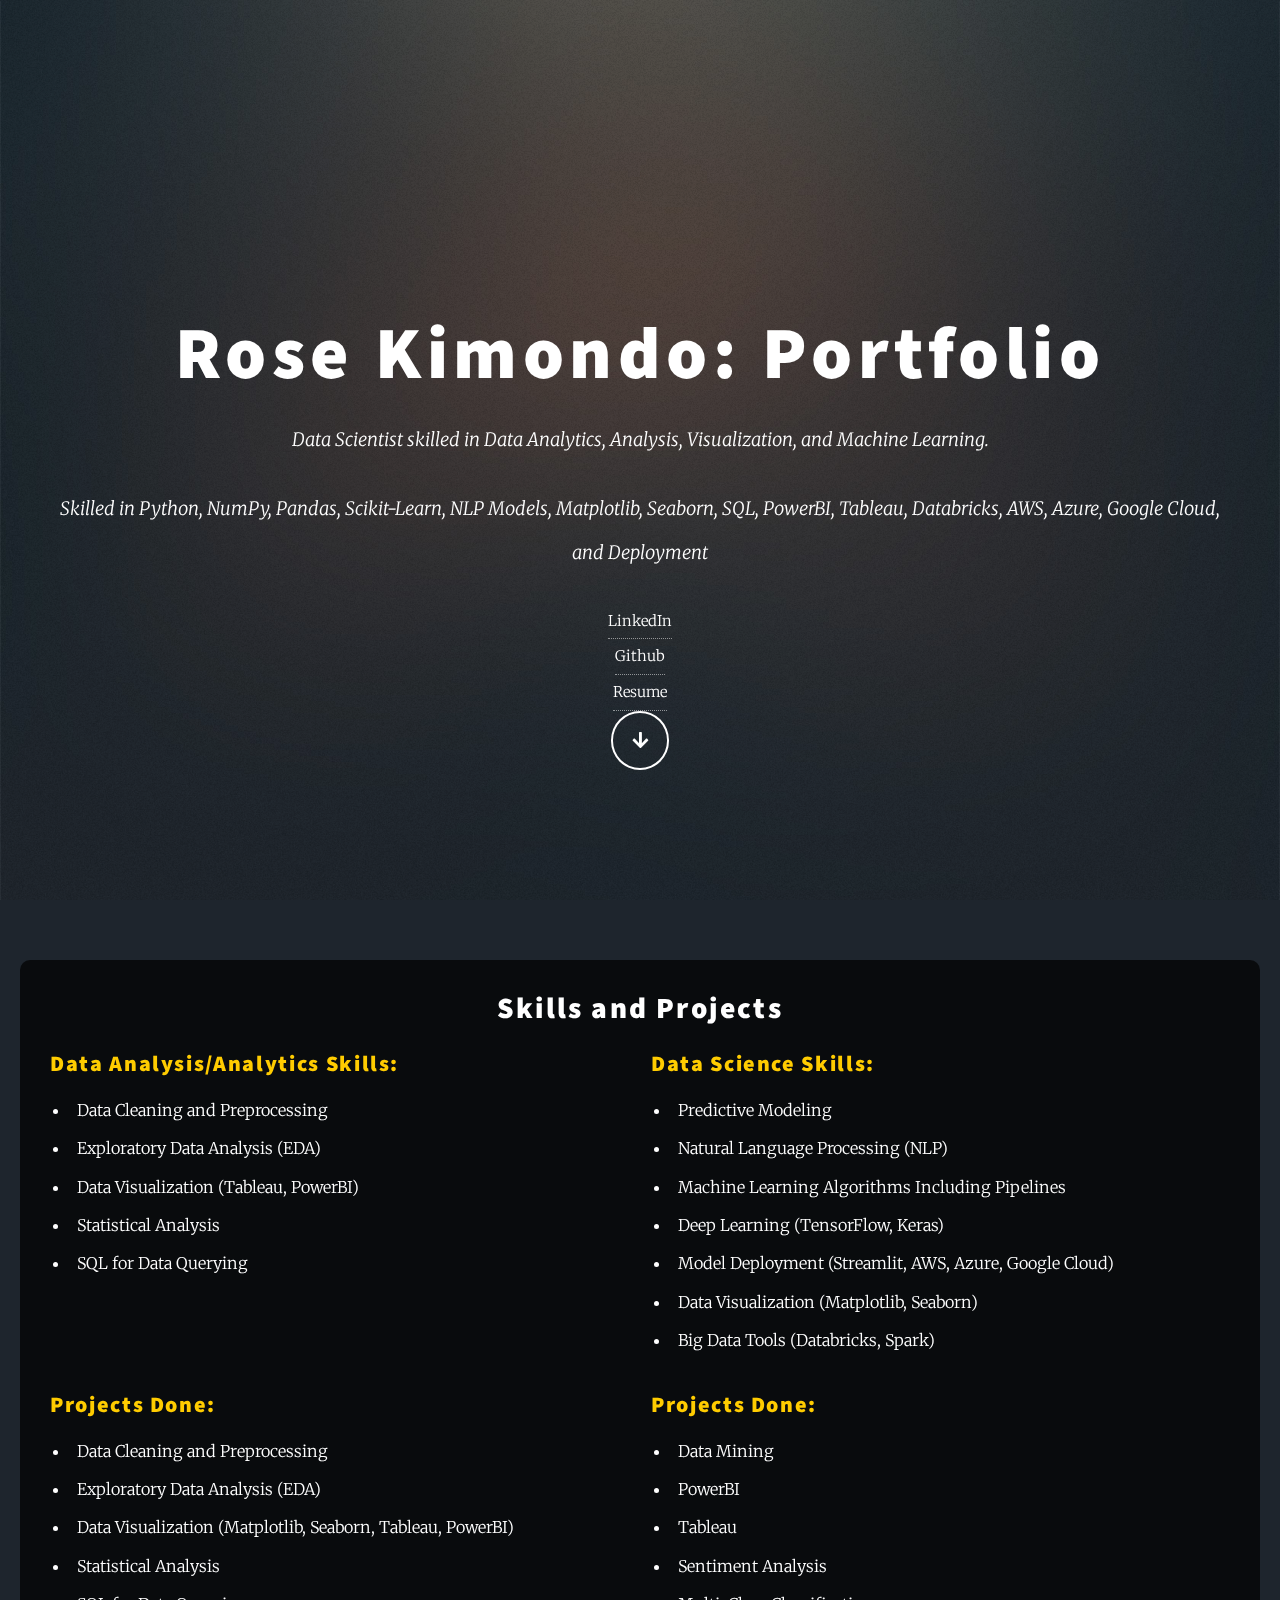
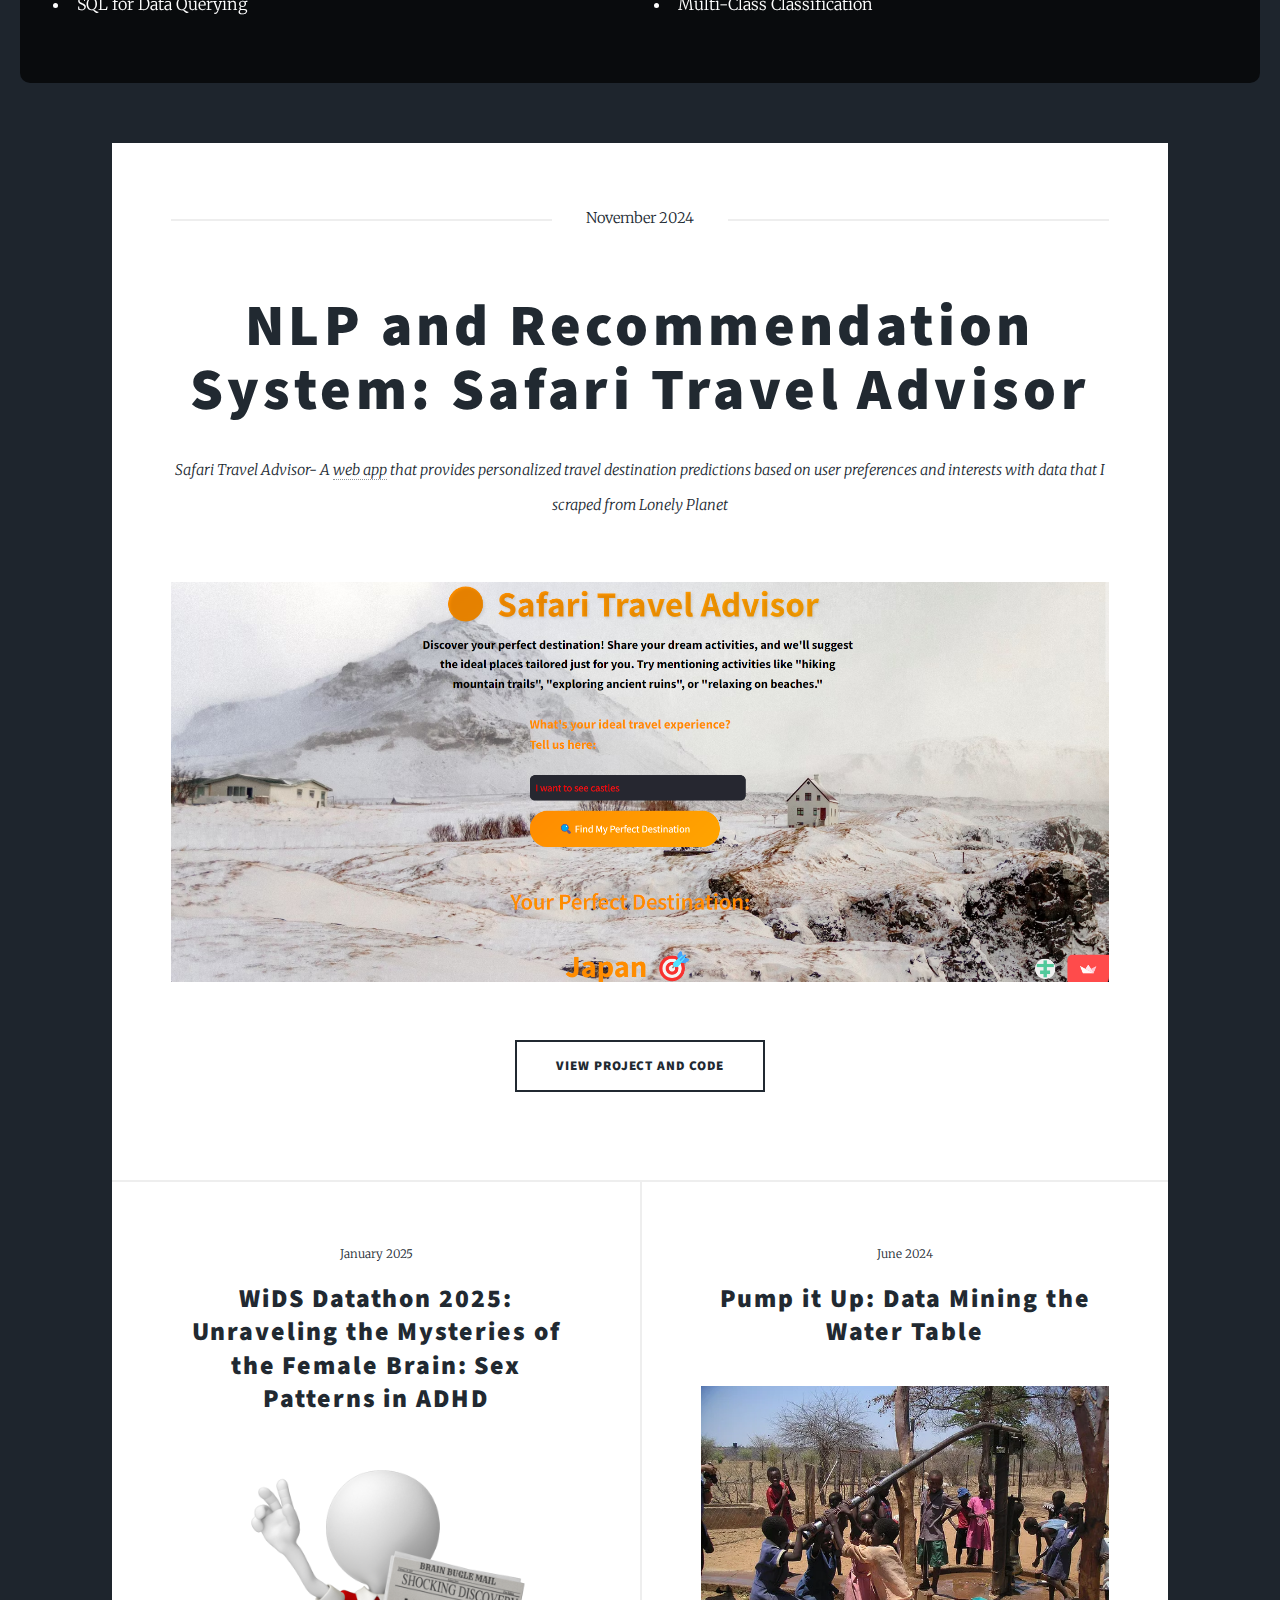
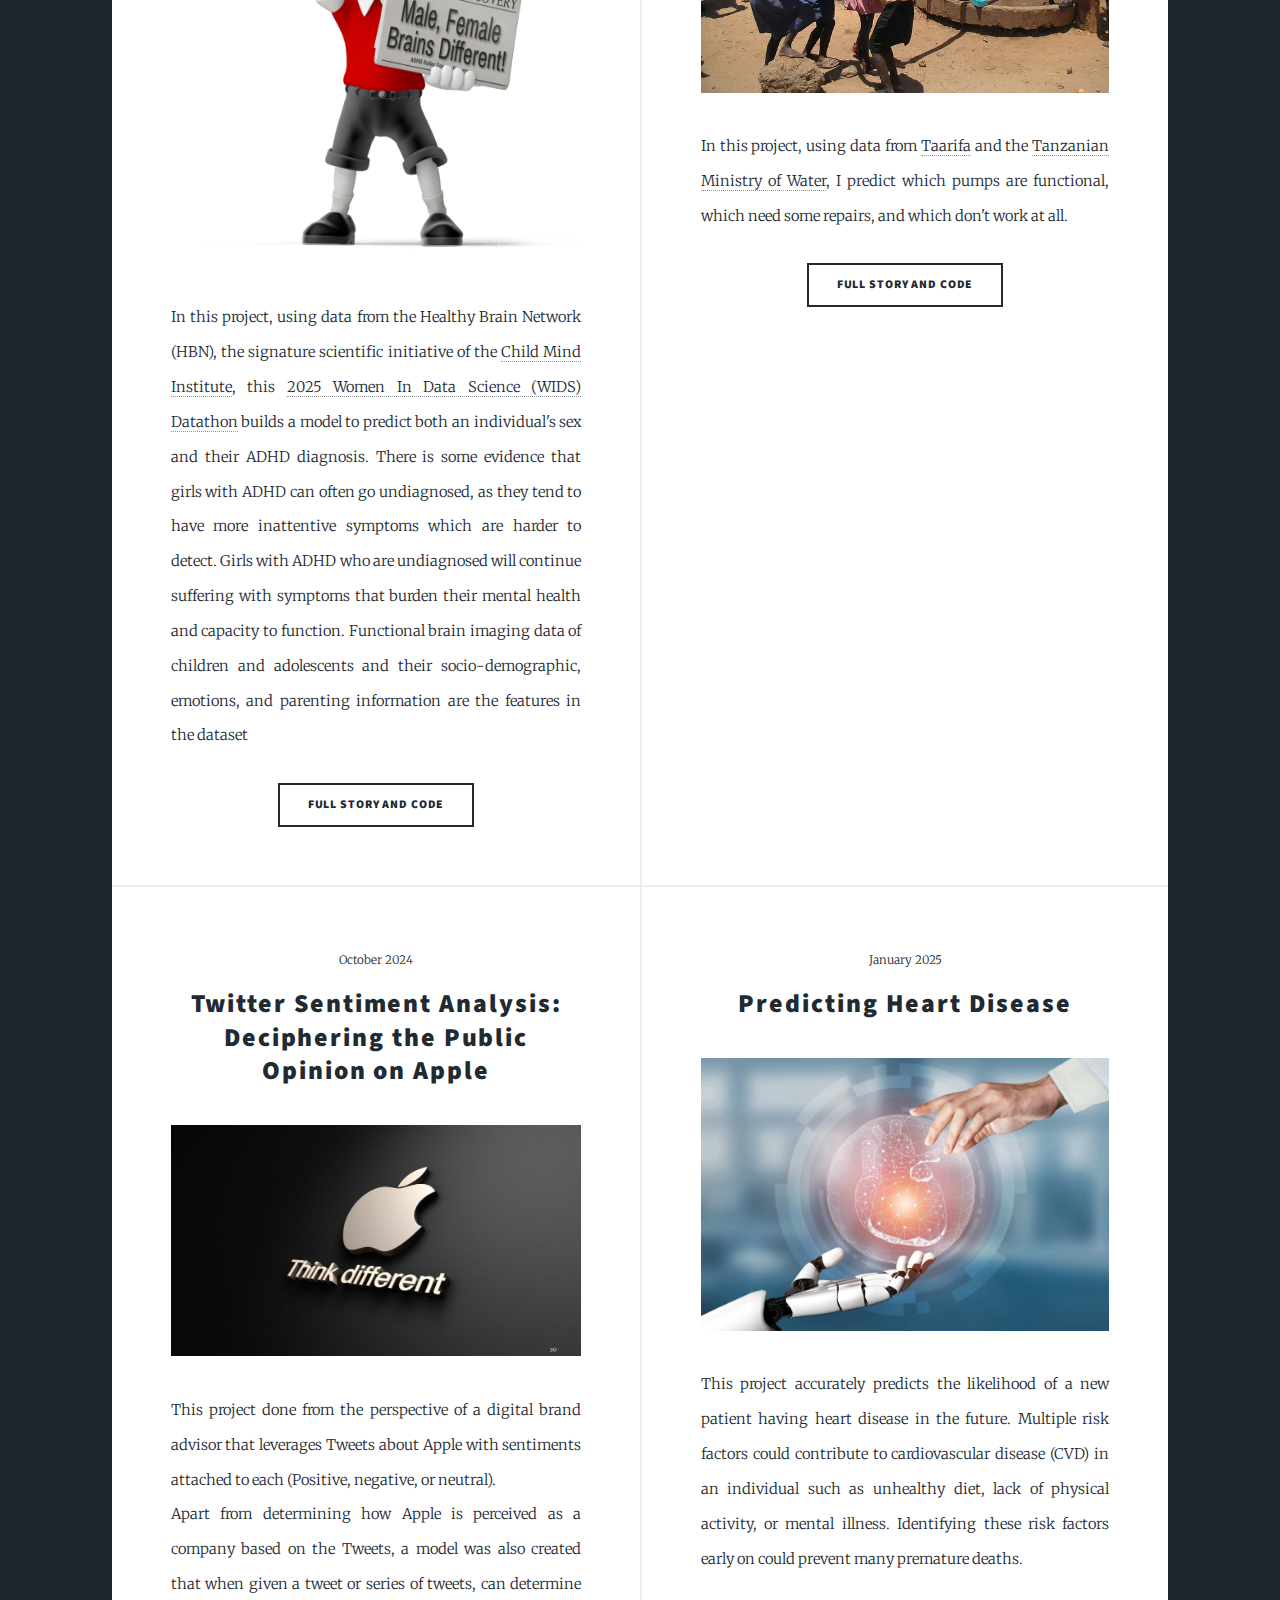
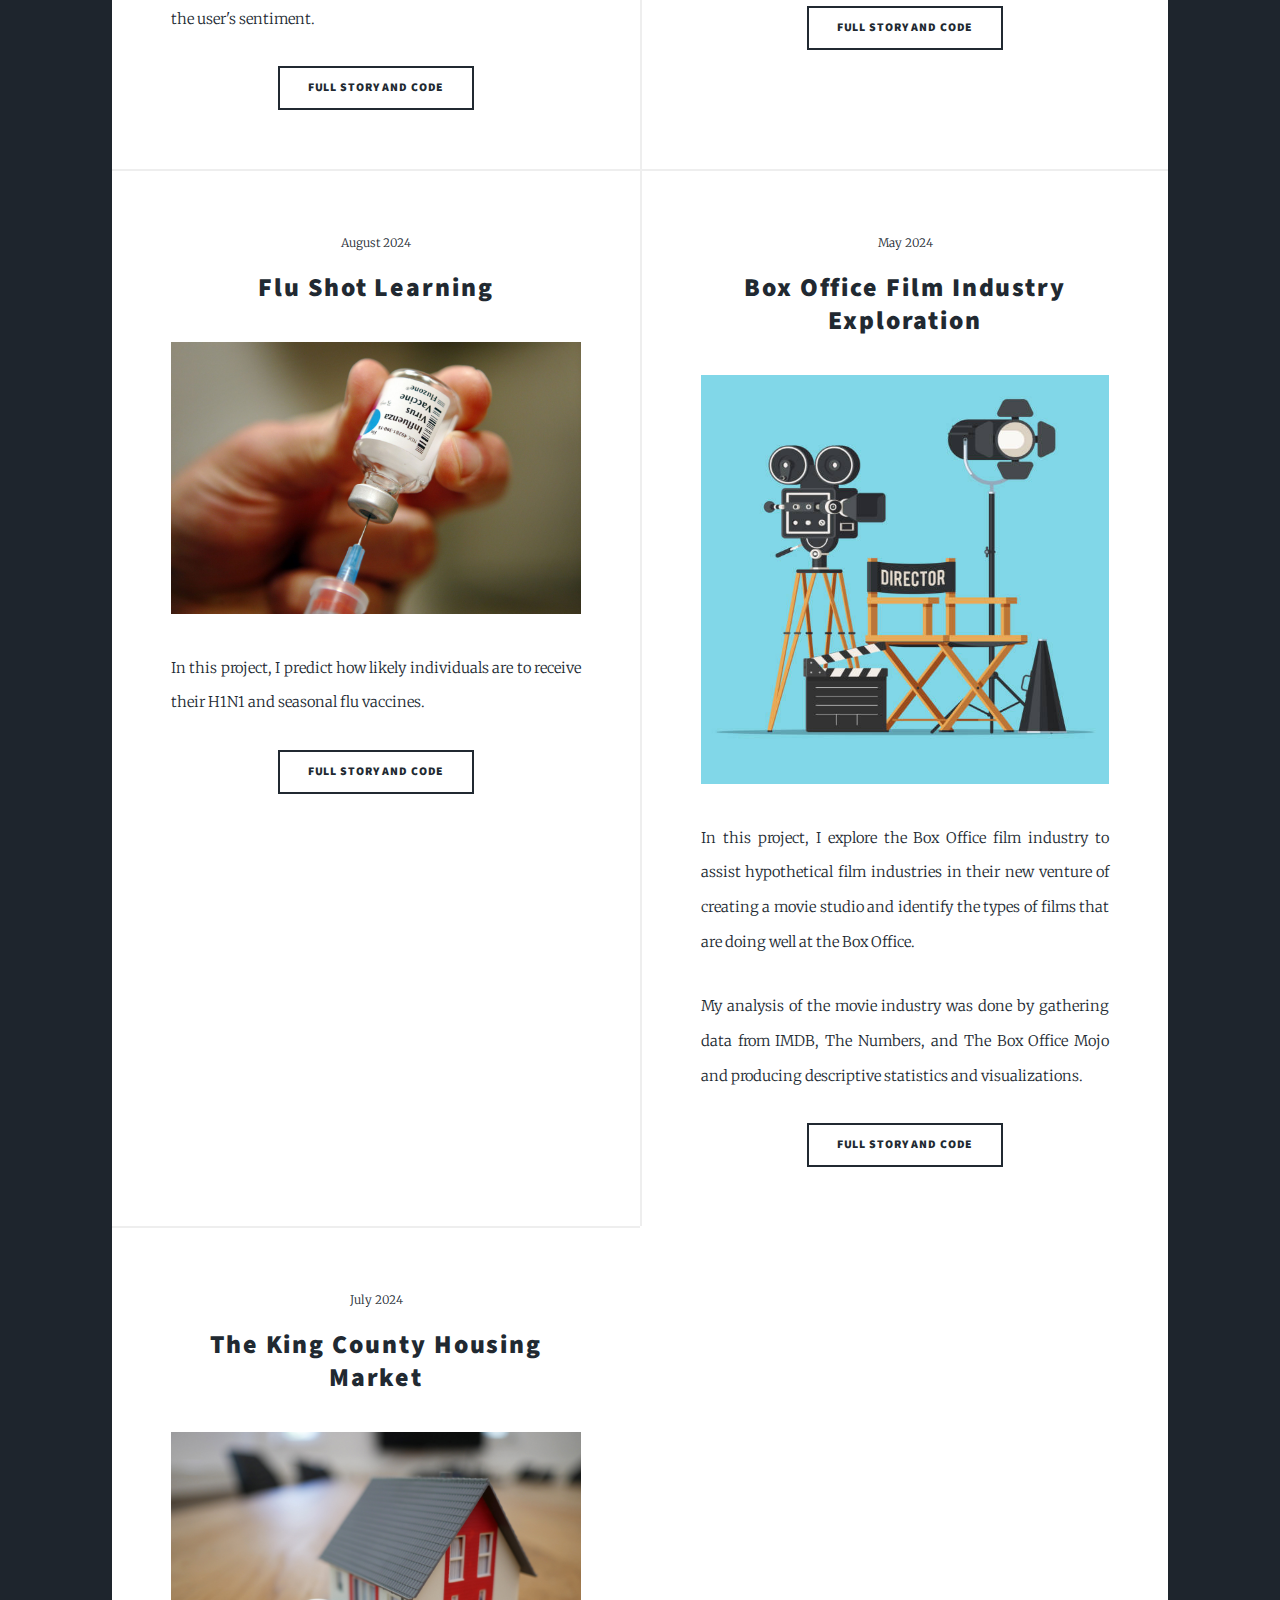
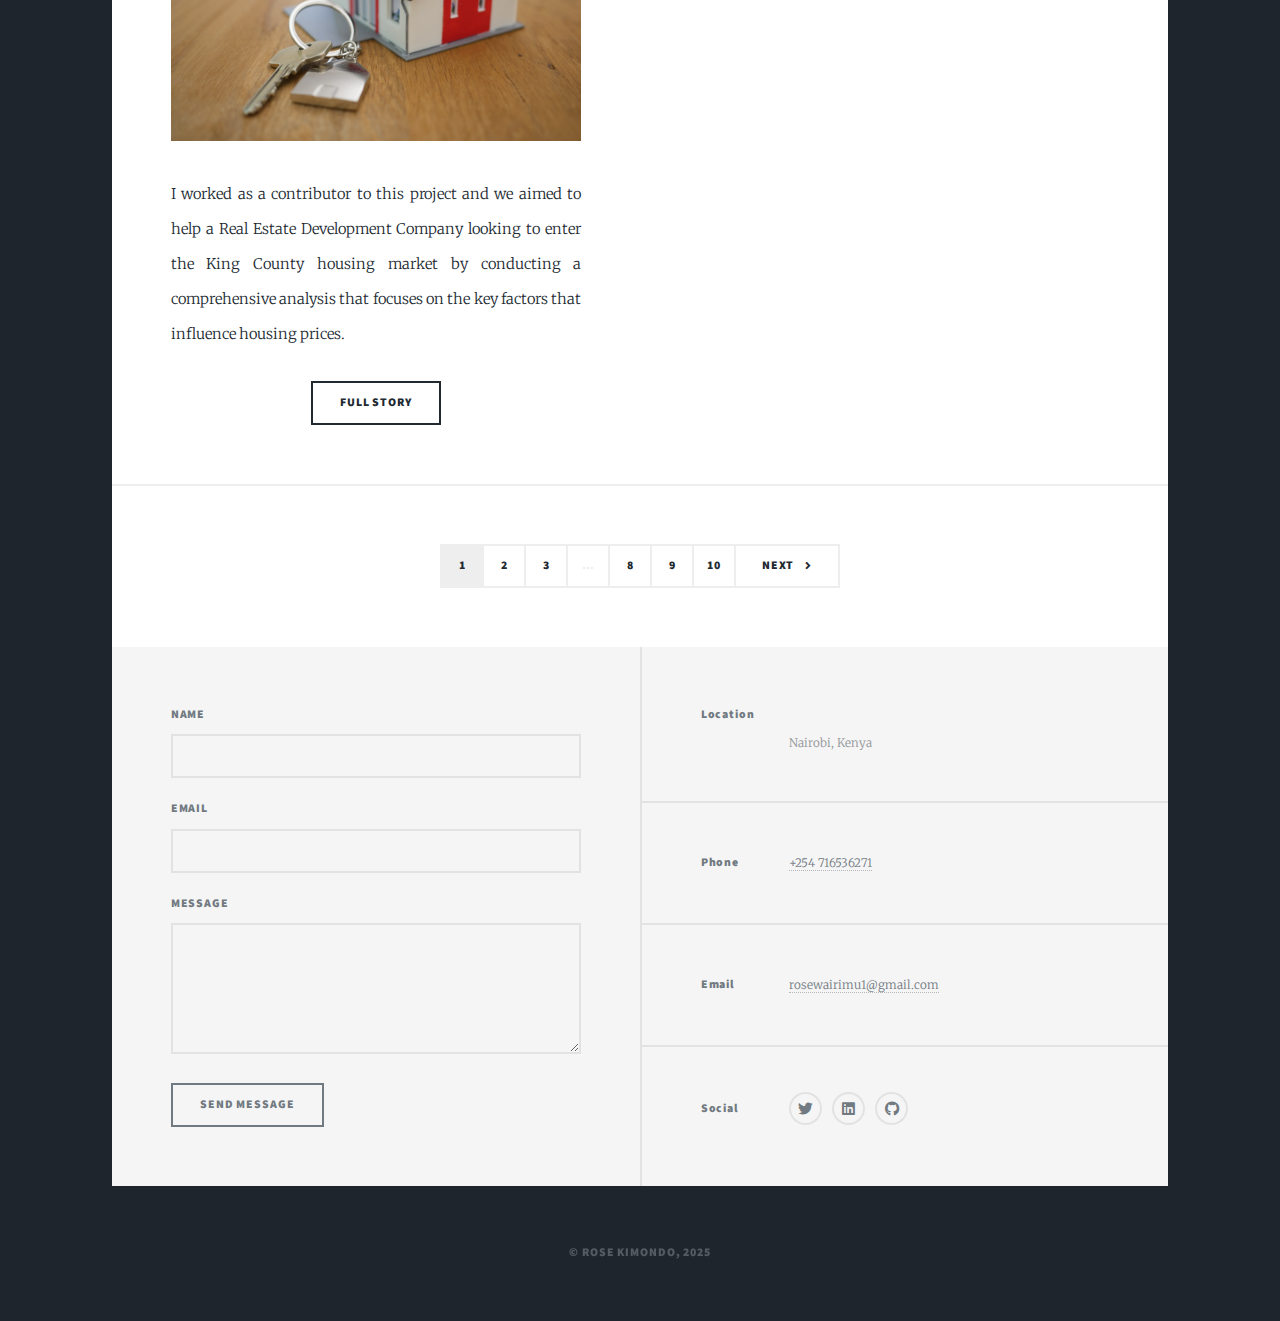
==== index.html @ 92e74cb6 "Added WIDS 2025 Project" ====
<!DOCTYPE HTML>
<!--
	Massively by HTML5 UP
	html5up.net | @ajlkn
	Free for personal and commercial use under the CCA 3.0 license (html5up.net/license)
-->
<html>
	<head>
		<title>Rose Kimondo's Portfolio</title>
		<meta charset="utf-8" />
		<meta name="viewport" content="width=device-width, initial-scale=1, user-scalable=no" />
		<link rel="stylesheet" href="assets/css/main.css" />
		<noscript><link rel="stylesheet" href="assets/css/noscript.css" /></noscript>
		<meta http-equiv='cache-control' content='no-cache'> 
        <meta http-equiv='expires' content='0'> 
        <meta http-equiv='pragma' content='no-cache'>
	</head>
	<body class="is-preload">

		<!-- Wrapper -->
			<div id="wrapper" class="fade-in">

				<!-- Intro -->
					<div id="intro">
						<h1>Rose Kimondo: Portfolio<br />
						</h1>
						<p>Data Scientist skilled in Data Analytics, Analysis, Visualization, and Machine Learning.</p>
						<p>Skilled in Python, NumPy, Pandas, Scikit-Learn, NLP Models, Matplotlib, Seaborn, SQL, PowerBI, Tableau, Databricks, AWS, Azure, Google Cloud,  and Deployment</p>
						
						<a href="https://www.linkedin.com/in/rose-kimondo-6688b9121/?trk=PROFILE_DROP_DOWN">LinkedIn</a> 
						<a href = "https://github.com/KImondorose">Github</a>
						<a href = "https://www.canva.com/design/DAGdpxoely0/IXg7jMTQnYlF7ohgvDj-Zw/edit?utm_content=DAGdpxoely0&utm_campaign=designshare&utm_medium=link2&utm_source=sharebutton">Resume</a>
						
						<ul class="actions">
							<li><a href="#header" class="button icon solid solo fa-arrow-down scrolly">Continue</a></li>
						</ul>
					</div>

				<!-- Header -->
					<header id="header">
						<a href="index.html" class="logo">Rose Kimondo</a>
					</header>


				<!-- Skills and Projects Section -->
				<section id="skills-projects" style="background: url('images/skills-bg.jpg') no-repeat center center/cover; padding: 60px 20px;">
					<div class="container" style="background: rgba(0, 0, 0, 0.7); padding: 30px; border-radius: 10px;">
						<h2 style="text-align: center; color: #fff;">Skills and Projects</h2>
						<div class="row">
							<div class="col-6 col-12-medium">
								<h3 style="color: #ffcc00;">Data Analysis/Analytics Skills:</h3>
								<ul style="list-style: disc; padding-left: 20px; color: #fff;">
									<li>Data Cleaning and Preprocessing</li>
									<li>Exploratory Data Analysis (EDA)</li>
									<li>Data Visualization (Tableau, PowerBI)</li>
									<li>Statistical Analysis</li>
									<li>SQL for Data Querying</li>
								</ul>
							</div>
							<div class="col-6 col-12-medium">
								<h3 style="color: #ffcc00;">Data Science Skills:</h3>
								<ul style="list-style: disc; padding-left: 20px; color: #fff;">
									<li>Predictive Modeling</li>
									<li>Natural Language Processing (NLP)</li>
									<li>Machine Learning Algorithms Including Pipelines</li>
									<li>Deep Learning (TensorFlow, Keras)</li>
									<li>Model Deployment (Streamlit, AWS, Azure, Google Cloud)</li>
									<li>Data Visualization (Matplotlib, Seaborn)</li>
									<li>Big Data Tools (Databricks, Spark)</li>
								</ul>
							</div>
						</div>
						<div class="row">
							<div class="col-6 col-12-medium">
								<h3 style="color: #ffcc00;">Projects Done:</h3>
								<ul style="list-style: disc; padding-left: 20px; color: #fff;">
									<li>Data Cleaning and Preprocessing</li>
									<li>Exploratory Data Analysis (EDA)</li>
									<li>Data Visualization (Matplotlib, Seaborn, Tableau, PowerBI)</li>
									<li>Statistical Analysis</li>
									<li>SQL for Data Querying</li>
								</ul>
							</div>
							<div class="col-6 col-12-medium">
								<h3 style="color: #ffcc00;">Projects Done:</h3>
								<ul style="list-style: disc; padding-left: 20px; color: #fff;">
									<li>Data Mining</li>
									<li>PowerBI</li>
									<li>Tableau</li>
									<li>Sentiment Analysis</li>
									<li>Multi-Class Classification</li>
								</ul>
							</div>
						</div>
					</div>
				</section>

				<!-- Main -->
					<div id="main">
						<!-- Featured Post -->
							<article class="post featured">
								<header class="major">
									<span class="date">November 2024</span>
									<h2><a href="https://github.com/KImondorose/Safari-Travel-Advisor">NLP and Recommendation System: Safari Travel Advisor<br />
									</a></h2>
									<p>Safari Travel Advisor- A <a href = "https://safari-travel-advisor.streamlit.app">web app</a> that provides personalized travel destination predictions based on user preferences and interests with data that I scraped from Lonely Planet<br>
										<p>
									</p></p>
								</header>
								<a href="https://github.com/KImondorose/Safari-Travel-Advisor" class="image main"><img src="images/pic10.png" alt="" /></a>
								<ul class="actions special">
									<li><a href="https://github.com/KImondorose/Safari-Travel-Advisor" class="button large">View Project and Code</a></li>
								</ul>
							</article>

						<!-- Posts -->
							<section class="posts">
								<!--First post-->
								<article>
									<header>
										<span class="date">January 2025</span>
										<h2><a href="https://github.com/KImondorose/WiDS-Datathon-2025-Unraveling-the-Mysteries-of-the-Female-Brain-Sex-Patterns-in-ADHD..">WiDS Datathon 2025: Unraveling the Mysteries of the Female Brain: Sex Patterns in ADHD<br />
										</a></h2>
									</header>
									<a href="https://github.com/KImondorose/WiDS-Datathon-2025-Unraveling-the-Mysteries-of-the-Female-Brain-Sex-Patterns-in-ADHD.." class="image fit"><img src="images/pic13.webp" alt="" /></a>
									<p>In this project, using data from the Healthy Brain Network (HBN), the signature scientific initiative of the <a href="https://childmind.org/">Child Mind Institute</a>,
										this <a href = "https://www.kaggle.com/competitions/widsdatathon2025/overview Women In Data Science (WIDS) 2025 Datathon"> 2025 Women In Data Science (WIDS) Datathon</a>
										builds a model to predict both an individual's sex and their ADHD diagnosis. There is some evidence that girls with ADHD can often go undiagnosed, as they tend to have more inattentive symptoms which are harder to detect. 
										Girls with ADHD who are undiagnosed will continue suffering with symptoms that burden their mental health and capacity to function. 
										Functional brain imaging data of children and adolescents and their socio-demographic, emotions, and parenting information are the features in the dataset</p>
									<ul class="actions special">
										<li><a href="https://github.com/KImondorose/WiDS-Datathon-2025-Unraveling-the-Mysteries-of-the-Female-Brain-Sex-Patterns-in-ADHD.." class="button">Full Story and Code</a></li>
									</ul>
								</article>
								<!--nEXT post-->
								<article>
									<header>
										<span class="date">June 2024</span>
										<h2><a href="https://github.com/KImondorose/phase_3_project-Pump-it-Up-Data-Mining-the-Water-Table">Pump it Up: Data Mining the Water Table<br />
										</a></h2>
									</header>
									<a href="https://github.com/KImondorose/phase_3_project-Pump-it-Up-Data-Mining-the-Water-Table" class="image fit"><img src="images/pic02.jpg" alt="" /></a>
									<p>In this project, using data from <a href="http://taarifa.org/">Taarifa</a> and the <a href= "http://maji.go.tz/">Tanzanian Ministry of Water</a>, I predict which pumps are functional, which need some repairs, and which don't work at all.</p>
									<ul class="actions special">
										<li><a href="https://github.com/KImondorose/phase_3_project-Pump-it-Up-Data-Mining-the-Water-Table" class="button">Full Story and Code</a></li>
									</ul>
								</article>
								<!--Next Post-->
								<article>
									<header>
										<span class="date">October 2024</span>
										<h2><a href="https://github.com/KImondorose/Deciphering-the-Public-Opinion-on-Apple">Twitter Sentiment Analysis: Deciphering the Public Opinion on Apple<br />
										</a></h2>
									</header>
									<a href=https://github.com/KImondorose/Deciphering-the-Public-Opinion-on-Apple" class="image fit"><img src="images/pic11.png" alt="" /></a>
									<p>This project done from the perspective of a digital brand advisor that leverages Tweets about Apple with sentiments attached to each (Positive, negative, or neutral).<br>
									Apart from determining how Apple is perceived as a company based on the Tweets, a model was also created that when given a tweet or series of tweets, can determine the user's sentiment.</p>
									<ul class="actions special">
										<li><a href="https://github.com/KImondorose/Deciphering-the-Public-Opinion-on-Apple" class="button">Full Story and Code</a></li>
									</ul>
								</article>
								<!--Next Post-->
								<article>
									<header>
										<span class="date">January 2025</span>
										<h2><a href="https://github.com/KImondorose/Predicting-Heart-Disease">Predicting Heart Disease<br />
										</a></h2>
									</header>
									<a href="https://github.com/KImondorose/Predicting-Heart-Disease" class="image fit"><img src="images/pic12.webp" alt="" /></a>
									<p>This project accurately predicts the likelihood of a new patient having heart disease in the future.
										 Multiple risk factors could contribute to cardiovascular disease (CVD) in an individual such as unhealthy diet, lack of physical activity, or mental illness. 
										Identifying these risk factors early on could prevent many premature deaths.</p>
									<ul class="actions special">
										<li><a href="https://github.com/KImondorose/Predicting-Heart-Disease" class="button">Full Story and Code</a></li>
									</ul>
								</article>
								<!--Next post-->
								<article>
									<header>
										<span class="date">August 2024</span>
										<h2><a href="https://github.com/KImondorose/Flu-Shot-Learning">Flu Shot Learning<br />
										</a></h2>
									</header>
									<a href="https://github.com/KImondorose/Flu-Shot-Learning" class="image fit"><img src="images/pic01.jpg" alt="" /></a>
									<p>In this project, I predict how likely individuals are to receive their H1N1 and seasonal flu vaccines.</p>
									<ul class="actions special">
										<li><a href="https://github.com/KImondorose/Flu-Shot-Learning" class="button">Full Story and Code</a></li>
									</ul>
								</article>
								<!--Next post-->
								<article>
									<header>
										<span class="date">May 2024</span>
										<h2><a href="https://github.com/KImondorose/Film-Industry-Exploration">Box Office Film Industry Exploration<br />
										</a></h2>
									</header>
									<a href="https://github.com/KImondorose/Film-Industry-Exploration" class="image fit"><img src="images/pic03.jpg" alt="" /></a>
									<p>In this project, I explore the Box Office film industry to assist hypothetical film industries in their new venture of creating a movie studio and identify the types of films that are doing well at the Box Office.</p>
									<p>My analysis of the movie industry was done by gathering data from IMDB, The Numbers, and The Box Office Mojo and producing descriptive statistics and visualizations.</p>
									<ul class="actions special">
										<li><a href="https://github.com/KImondorose/Film-Industry-Exploration" class="button">Full Story and Code</a></li>
									</ul>
								</article>
								<!--Next post-->
								<article>
									<header>
										<span class="date">July 2024</span>
										<h2><a href="https://github.com/KImondorose/Phase_2_project">The King County Housing Market<br />
										</a></h2>
									</header>
									<a href="https://github.com/KImondorose/Phase_2_project" class="image fit"><img src="images/pic04.jpg" alt="" /></a>
									<p>I worked as a contributor to this project and we aimed to help a Real Estate Development Company looking to enter the King County housing market
										by conducting a comprehensive analysis that focuses on the key factors that influence housing prices.</p>
									<ul class="actions special">
										<li><a href="https://github.com/KImondorose/Phase_2_project" class="button">Full Story</a></li>
									</ul>
								</article>
							</section>

						<!-- Footer -->
							<footer>
								<div class="pagination">
									<!--<a href="#" class="previous">Prev</a>-->
									<a href="#" class="page active">1</a>
									<a href="#" class="page">2</a>
									<a href="#" class="page">3</a>
									<span class="extra">&hellip;</span>
									<a href="#" class="page">8</a>
									<a href="#" class="page">9</a>
									<a href="#" class="page">10</a>
									<a href="#" class="next">Next</a>
								</div>
							</footer>

					</div>

				<!-- Footer -->
					<footer id="footer">
						<section>
							<form method="post" action="#">
								<div class="fields">
									<div class="field">
										<label for="name">Name</label>
										<input type="text" name="name" id="name" />
									</div>
									<div class="field">
										<label for="email">Email</label>
										<input type="text" name="email" id="email" />
									</div>
									<div class="field">
										<label for="message">Message</label>
										<textarea name="message" id="message" rows="3"></textarea>
									</div>
								</div>
								<ul class="actions">
									<li><input type="submit" value="Send Message" /></li>
								</ul>
							</form>
						</section>


						<section class="split contact">
							<section class="alt">
								<h3>Location</h3>
								<p><br />
								Nairobi, Kenya</p>
							</section>
							<section>
								<h3>Phone</h3>
								<p><a href="#">+254 716536271</a></p>
							</section>
							<section>
								<h3>Email</h3>
								<p><a href="#">rosewairimu1@gmail.com</a></p>
							</section>
							<section>
								<h3>Social</h3>
								<ul class="icons alt">
									<li><a href="https://x.com/rosekimondo005?s=21&t=46nSRh-FgVGcoHAtTvXU1g" class="icon brands alt fa-twitter"><span class="label">Twitter</span></a></li>
									<li><a href="https://www.linkedin.com/in/rose-kimondo-6688b9121/" class="icon brands alt fa-linkedin"><span class="label">linkedin</span></a></li>
									<li><a href="https://github.com/KImondorose" class="icon brands alt fa-github"><span class="label">GitHub</span></a></li>
								</ul>
							</section>
						</section>
					</footer>

				<!-- Copyright -->
					<div id="copyright">
						<ul><li>&copy; Rose Kimondo, 2025</li></ul>
					</div>
			</div>

		<!-- Scripts -->
			<script src="assets/js/jquery.min.js"></script>
			<script src="assets/js/jquery.scrollex.min.js"></script>
			<script src="assets/js/jquery.scrolly.min.js"></script>
			<script src="assets/js/browser.min.js"></script>
			<script src="assets/js/breakpoints.min.js"></script>
			<script src="assets/js/util.js"></script>
			<script src="assets/js/main.js"></script>				
	</body>
</html>
---- assets/css/main.css ----
@import url(fontawesome-all.min.css);
@import url("https://fonts.googleapis.com/css?family=Merriweather:300,700,300italic,700italic|Source+Sans+Pro:900");

/*
	Massively by HTML5 UP
	html5up.net | @ajlkn
	Free for personal and commercial use under the CCA 3.0 license (html5up.net/license)
*/

html, body, div, span, applet, object,
iframe, h1, h2, h3, h4, h5, h6, p, blockquote,
pre, a, abbr, acronym, address, big, cite,
code, del, dfn, em, img, ins, kbd, q, s, samp,
small, strike, strong, sub, sup, tt, var, b,
u, i, center, dl, dt, dd, ol, ul, li, fieldset,
form, label, legend, table, caption, tbody,
tfoot, thead, tr, th, td, article, aside,
canvas, details, embed, figure, figcaption,
footer, header, hgroup, menu, nav, output, ruby,
section, summary, time, mark, audio, video {
	margin: 0;
	padding: 0;
	border: 0;
	font-size: 100%;
	font: inherit;
	vertical-align: baseline;}

article, aside, details, figcaption, figure,
footer, header, hgroup, menu, nav, section {
	display: block;}

body {
	line-height: 1;
}

ol, ul {
	list-style: none;
}

blockquote, q {
	quotes: none;
}

	blockquote:before, blockquote:after, q:before, q:after {
		content: '';
		content: none;
	}

table {
	border-collapse: collapse;
	border-spacing: 0;
}

body {
	-webkit-text-size-adjust: none;
}

mark {
	background-color: transparent;
	color: inherit;
}

input::-moz-focus-inner {
	border: 0;
	padding: 0;
}

input, select, textarea {
	-moz-appearance: none;
	-webkit-appearance: none;
	-ms-appearance: none;
	appearance: none;
}

/* Basic */

	@-ms-viewport {
		width: device-width;
	}

	body {
		-ms-overflow-style: scrollbar;
	}

	@media screen and (max-width: 480px) {

		html, body {
			min-width: 320px;
		}

	}

	html {
		box-sizing: border-box;
	}

	*, *:before, *:after {
		box-sizing: inherit;
	}

	body {
		background-color: #1e252d;
	}

		body.is-preload *, body.is-preload *:before, body.is-preload *:after {
			-moz-animation: none !important;
			-webkit-animation: none !important;
			-ms-animation: none !important;
			animation: none !important;
			-moz-transition: none !important;
			-webkit-transition: none !important;
			-ms-transition: none !important;
			transition: none !important;
		}

/* Type */

	html {
		font-size: 16pt;
	}

		@media screen and (max-width: 1680px) {

			html {
				font-size: 12pt;
			}

		}

		@media screen and (max-width: 1280px) {

			html {
				font-size: 11pt;
			}

		}

		@media screen and (max-width: 360px) {

			html {
				font-size: 10pt;
			}

		}

	body {
		color: #212931;
	}

	body, input, select, textarea {
		font-family: "Merriweather", Georgia, serif;
		font-weight: 300;
		font-size: 1rem;
		line-height: 2.375;
	}

	a {
		-moz-transition: color 0.2s ease-in-out, background-color 0.2s ease-in-out, border-color 0.2s ease-in-out, box-shadow 0.2s ease-in-out;
		-webkit-transition: color 0.2s ease-in-out, background-color 0.2s ease-in-out, border-color 0.2s ease-in-out, box-shadow 0.2s ease-in-out;
		-ms-transition: color 0.2s ease-in-out, background-color 0.2s ease-in-out, border-color 0.2s ease-in-out, box-shadow 0.2s ease-in-out;
		transition: color 0.2s ease-in-out, background-color 0.2s ease-in-out, border-color 0.2s ease-in-out, box-shadow 0.2s ease-in-out;
		border-bottom: dotted 1px;
		text-decoration: none;
	}

		a:hover {
			border-bottom-color: transparent;
		}

	strong, b {
		font-weight: 600;
	}

	em, i {
		font-style: italic;
	}

	p {
		text-align: justify;
		margin: 0 0 2rem 0;
	}

	h1, h2, h3, h4, h5, h6 {
		font-family: "Source Sans Pro", Helvetica, sans-serif;
		font-weight: 900;
		line-height: 1.5;
		letter-spacing: 0.075em;
		text-transform: none;
		margin: 0 0 1rem 0;
	}

		h1 a, h2 a, h3 a, h4 a, h5 a, h6 a {
			border-bottom: 0;
			color: inherit;
			text-decoration: none;
		}

	h1 {
		font-size: 4rem;
		line-height: 1.1;
		margin: 0 0 2rem 0;
	}

	h2 {
		font-size: 1.75rem;
		line-height: 1.3;
		margin: 0 0 1.5rem 0;
	}

	h3 {
		font-size: 1.25rem;
		margin: 0 0 1.5rem 0;
	}

	h4 {
		font-size: 1rem;
	}

	h5 {
		font-size: 0.9rem;
	}

	h6 {
		font-size: 0.8rem;
	}

	sub {
		font-size: 0.8rem;
		position: relative;
		top: 0.5rem;
	}

	sup {
		font-size: 0.8rem;
		position: relative;
		top: -0.5rem;
	}

	blockquote {
		border-left: solid 4px;
		font-style: italic;
		margin: 0 0 2rem 0;
		padding: 0.5rem 0 0.5rem 2rem;
	}

	code {
		border: solid 2px;
		font-family: "Courier New", monospace;
		font-size: 0.9rem;
		margin: 0 0.25rem;
		padding: 0.25rem 0.65rem;
	}

	pre {
		-webkit-overflow-scrolling: touch;
		font-family: "Courier New", monospace;
		font-size: 0.9rem;
		margin: 0 0 2rem 0;
	}

		pre code {
			display: block;
			line-height: 1.75;
			padding: 1rem 1.5rem;
			overflow-x: auto;
		}

	hr {
		border: 0;
		border-bottom: solid 2px;
		margin: 3rem 0;
	}

		hr.major {
			margin: 5rem 0;
		}

	.align-left {
		text-align: left;
	}

	.align-center {
		text-align: center;
	}

	.align-right {
		text-align: right;
	}

	input, select, textarea {
		color: #212931;
	}

	a {
		color: #212931;
		border-bottom-color: rgba(33, 41, 49, 0.5);
	}

		a:hover {
			border-bottom-color: transparent;
			color: #18bfef !important;
		}

	strong, b {
		color: #212931;
	}

	h1, h2, h3, h4, h5, h6 {
		color: #212931;
	}

	blockquote {
		border-left-color: #eeeeee;
	}

	code {
		background: rgba(220, 220, 220, 0.25);
		border-color: #eeeeee;
	}

	hr {
		border-bottom-color: #eeeeee;
	}

/* Row */

	.row {
		display: flex;
		flex-wrap: wrap;
		box-sizing: border-box;
		align-items: stretch;
	}

		.row > * {
			box-sizing: border-box;
		}

		.row.gtr-uniform > * > :last-child {
			margin-bottom: 0;
		}

		.row.aln-left {
			justify-content: flex-start;
		}

		.row.aln-center {
			justify-content: center;
		}

		.row.aln-right {
			justify-content: flex-end;
		}

		.row.aln-top {
			align-items: flex-start;
		}

		.row.aln-middle {
			align-items: center;
		}

		.row.aln-bottom {
			align-items: flex-end;
		}

		.row > .imp {
			order: -1;
		}

		.row > .col-1 {
			width: 8.33333%;
		}

		.row > .off-1 {
			margin-left: 8.33333%;
		}

		.row > .col-2 {
			width: 16.66667%;
		}

		.row > .off-2 {
			margin-left: 16.66667%;
		}

		.row > .col-3 {
			width: 25%;
		}

		.row > .off-3 {
			margin-left: 25%;
		}

		.row > .col-4 {
			width: 33.33333%;
		}

		.row > .off-4 {
			margin-left: 33.33333%;
		}

		.row > .col-5 {
			width: 41.66667%;
		}

		.row > .off-5 {
			margin-left: 41.66667%;
		}

		.row > .col-6 {
			width: 50%;
		}

		.row > .off-6 {
			margin-left: 50%;
		}

		.row > .col-7 {
			width: 58.33333%;
		}

		.row > .off-7 {
			margin-left: 58.33333%;
		}

		.row > .col-8 {
			width: 66.66667%;
		}

		.row > .off-8 {
			margin-left: 66.66667%;
		}

		.row > .col-9 {
			width: 75%;
		}

		.row > .off-9 {
			margin-left: 75%;
		}

		.row > .col-10 {
			width: 83.33333%;
		}

		.row > .off-10 {
			margin-left: 83.33333%;
		}

		.row > .col-11 {
			width: 91.66667%;
		}

		.row > .off-11 {
			margin-left: 91.66667%;
		}

		.row > .col-12 {
			width: 100%;
		}

		.row > .off-12 {
			margin-left: 100%;
		}

		.row.gtr-0 {
			margin-top: 0;
			margin-left: 0rem;
		}

			.row.gtr-0 > * {
				padding: 0 0 0 0rem;
			}

			.row.gtr-0.gtr-uniform {
				margin-top: 0rem;
			}

				.row.gtr-0.gtr-uniform > * {
					padding-top: 0rem;
				}

		.row.gtr-25 {
			margin-top: 0;
			margin-left: -0.375rem;
		}

			.row.gtr-25 > * {
				padding: 0 0 0 0.375rem;
			}

			.row.gtr-25.gtr-uniform {
				margin-top: -0.375rem;
			}

				.row.gtr-25.gtr-uniform > * {
					padding-top: 0.375rem;
				}

		.row.gtr-50 {
			margin-top: 0;
			margin-left: -0.75rem;
		}

			.row.gtr-50 > * {
				padding: 0 0 0 0.75rem;
			}

			.row.gtr-50.gtr-uniform {
				margin-top: -0.75rem;
			}

				.row.gtr-50.gtr-uniform > * {
					padding-top: 0.75rem;
				}

		.row {
			margin-top: 0;
			margin-left: -1.5rem;
		}

			.row > * {
				padding: 0 0 0 1.5rem;
			}

			.row.gtr-uniform {
				margin-top: -1.5rem;
			}

				.row.gtr-uniform > * {
					padding-top: 1.5rem;
				}

		.row.gtr-150 {
			margin-top: 0;
			margin-left: -2.25rem;
		}

			.row.gtr-150 > * {
				padding: 0 0 0 2.25rem;
			}

			.row.gtr-150.gtr-uniform {
				margin-top: -2.25rem;
			}

				.row.gtr-150.gtr-uniform > * {
					padding-top: 2.25rem;
				}

		.row.gtr-200 {
			margin-top: 0;
			margin-left: -3rem;
		}

			.row.gtr-200 > * {
				padding: 0 0 0 3rem;
			}

			.row.gtr-200.gtr-uniform {
				margin-top: -3rem;
			}

				.row.gtr-200.gtr-uniform > * {
					padding-top: 3rem;
				}

		@media screen and (max-width: 1680px) {

			.row {
				display: flex;
				flex-wrap: wrap;
				box-sizing: border-box;
				align-items: stretch;
			}

				.row > * {
					box-sizing: border-box;
				}

				.row.gtr-uniform > * > :last-child {
					margin-bottom: 0;
				}

				.row.aln-left {
					justify-content: flex-start;
				}

				.row.aln-center {
					justify-content: center;
				}

				.row.aln-right {
					justify-content: flex-end;
				}

				.row.aln-top {
					align-items: flex-start;
				}

				.row.aln-middle {
					align-items: center;
				}

				.row.aln-bottom {
					align-items: flex-end;
				}

				.row > .imp-xlarge {
					order: -1;
				}

				.row > .col-1-xlarge {
					width: 8.33333%;
				}

				.row > .off-1-xlarge {
					margin-left: 8.33333%;
				}

				.row > .col-2-xlarge {
					width: 16.66667%;
				}

				.row > .off-2-xlarge {
					margin-left: 16.66667%;
				}

				.row > .col-3-xlarge {
					width: 25%;
				}

				.row > .off-3-xlarge {
					margin-left: 25%;
				}

				.row > .col-4-xlarge {
					width: 33.33333%;
				}

				.row > .off-4-xlarge {
					margin-left: 33.33333%;
				}

				.row > .col-5-xlarge {
					width: 41.66667%;
				}

				.row > .off-5-xlarge {
					margin-left: 41.66667%;
				}

				.row > .col-6-xlarge {
					width: 50%;
				}

				.row > .off-6-xlarge {
					margin-left: 50%;
				}

				.row > .col-7-xlarge {
					width: 58.33333%;
				}

				.row > .off-7-xlarge {
					margin-left: 58.33333%;
				}

				.row > .col-8-xlarge {
					width: 66.66667%;
				}

				.row > .off-8-xlarge {
					margin-left: 66.66667%;
				}

				.row > .col-9-xlarge {
					width: 75%;
				}

				.row > .off-9-xlarge {
					margin-left: 75%;
				}

				.row > .col-10-xlarge {
					width: 83.33333%;
				}

				.row > .off-10-xlarge {
					margin-left: 83.33333%;
				}

				.row > .col-11-xlarge {
					width: 91.66667%;
				}

				.row > .off-11-xlarge {
					margin-left: 91.66667%;
				}

				.row > .col-12-xlarge {
					width: 100%;
				}

				.row > .off-12-xlarge {
					margin-left: 100%;
				}

				.row.gtr-0 {
					margin-top: 0;
					margin-left: 0rem;
				}

					.row.gtr-0 > * {
						padding: 0 0 0 0rem;
					}

					.row.gtr-0.gtr-uniform {
						margin-top: 0rem;
					}

						.row.gtr-0.gtr-uniform > * {
							padding-top: 0rem;
						}

				.row.gtr-25 {
					margin-top: 0;
					margin-left: -0.375rem;
				}

					.row.gtr-25 > * {
						padding: 0 0 0 0.375rem;
					}

					.row.gtr-25.gtr-uniform {
						margin-top: -0.375rem;
					}

						.row.gtr-25.gtr-uniform > * {
							padding-top: 0.375rem;
						}

				.row.gtr-50 {
					margin-top: 0;
					margin-left: -0.75rem;
				}

					.row.gtr-50 > * {
						padding: 0 0 0 0.75rem;
					}

					.row.gtr-50.gtr-uniform {
						margin-top: -0.75rem;
					}

						.row.gtr-50.gtr-uniform > * {
							padding-top: 0.75rem;
						}

				.row {
					margin-top: 0;
					margin-left: -1.5rem;
				}

					.row > * {
						padding: 0 0 0 1.5rem;
					}

					.row.gtr-uniform {
						margin-top: -1.5rem;
					}

						.row.gtr-uniform > * {
							padding-top: 1.5rem;
						}

				.row.gtr-150 {
					margin-top: 0;
					margin-left: -2.25rem;
				}

					.row.gtr-150 > * {
						padding: 0 0 0 2.25rem;
					}

					.row.gtr-150.gtr-uniform {
						margin-top: -2.25rem;
					}

						.row.gtr-150.gtr-uniform > * {
							padding-top: 2.25rem;
						}

				.row.gtr-200 {
					margin-top: 0;
					margin-left: -3rem;
				}

					.row.gtr-200 > * {
						padding: 0 0 0 3rem;
					}

					.row.gtr-200.gtr-uniform {
						margin-top: -3rem;
					}

						.row.gtr-200.gtr-uniform > * {
							padding-top: 3rem;
						}

		}

		@media screen and (max-width: 1280px) {

			.row {
				display: flex;
				flex-wrap: wrap;
				box-sizing: border-box;
				align-items: stretch;
			}

				.row > * {
					box-sizing: border-box;
				}

				.row.gtr-uniform > * > :last-child {
					margin-bottom: 0;
				}

				.row.aln-left {
					justify-content: flex-start;
				}

				.row.aln-center {
					justify-content: center;
				}

				.row.aln-right {
					justify-content: flex-end;
				}

				.row.aln-top {
					align-items: flex-start;
				}

				.row.aln-middle {
					align-items: center;
				}

				.row.aln-bottom {
					align-items: flex-end;
				}

				.row > .imp-large {
					order: -1;
				}

				.row > .col-1-large {
					width: 8.33333%;
				}

				.row > .off-1-large {
					margin-left: 8.33333%;
				}

				.row > .col-2-large {
					width: 16.66667%;
				}

				.row > .off-2-large {
					margin-left: 16.66667%;
				}

				.row > .col-3-large {
					width: 25%;
				}

				.row > .off-3-large {
					margin-left: 25%;
				}

				.row > .col-4-large {
					width: 33.33333%;
				}

				.row > .off-4-large {
					margin-left: 33.33333%;
				}

				.row > .col-5-large {
					width: 41.66667%;
				}

				.row > .off-5-large {
					margin-left: 41.66667%;
				}

				.row > .col-6-large {
					width: 50%;
				}

				.row > .off-6-large {
					margin-left: 50%;
				}

				.row > .col-7-large {
					width: 58.33333%;
				}

				.row > .off-7-large {
					margin-left: 58.33333%;
				}

				.row > .col-8-large {
					width: 66.66667%;
				}

				.row > .off-8-large {
					margin-left: 66.66667%;
				}

				.row > .col-9-large {
					width: 75%;
				}

				.row > .off-9-large {
					margin-left: 75%;
				}

				.row > .col-10-large {
					width: 83.33333%;
				}

				.row > .off-10-large {
					margin-left: 83.33333%;
				}

				.row > .col-11-large {
					width: 91.66667%;
				}

				.row > .off-11-large {
					margin-left: 91.66667%;
				}

				.row > .col-12-large {
					width: 100%;
				}

				.row > .off-12-large {
					margin-left: 100%;
				}

				.row.gtr-0 {
					margin-top: 0;
					margin-left: 0rem;
				}

					.row.gtr-0 > * {
						padding: 0 0 0 0rem;
					}

					.row.gtr-0.gtr-uniform {
						margin-top: 0rem;
					}

						.row.gtr-0.gtr-uniform > * {
							padding-top: 0rem;
						}

				.row.gtr-25 {
					margin-top: 0;
					margin-left: -0.375rem;
				}

					.row.gtr-25 > * {
						padding: 0 0 0 0.375rem;
					}

					.row.gtr-25.gtr-uniform {
						margin-top: -0.375rem;
					}

						.row.gtr-25.gtr-uniform > * {
							padding-top: 0.375rem;
						}

				.row.gtr-50 {
					margin-top: 0;
					margin-left: -0.75rem;
				}

					.row.gtr-50 > * {
						padding: 0 0 0 0.75rem;
					}

					.row.gtr-50.gtr-uniform {
						margin-top: -0.75rem;
					}

						.row.gtr-50.gtr-uniform > * {
							padding-top: 0.75rem;
						}

				.row {
					margin-top: 0;
					margin-left: -1.5rem;
				}

					.row > * {
						padding: 0 0 0 1.5rem;
					}

					.row.gtr-uniform {
						margin-top: -1.5rem;
					}

						.row.gtr-uniform > * {
							padding-top: 1.5rem;
						}

				.row.gtr-150 {
					margin-top: 0;
					margin-left: -2.25rem;
				}

					.row.gtr-150 > * {
						padding: 0 0 0 2.25rem;
					}

					.row.gtr-150.gtr-uniform {
						margin-top: -2.25rem;
					}

						.row.gtr-150.gtr-uniform > * {
							padding-top: 2.25rem;
						}

				.row.gtr-200 {
					margin-top: 0;
					margin-left: -3rem;
				}

					.row.gtr-200 > * {
						padding: 0 0 0 3rem;
					}

					.row.gtr-200.gtr-uniform {
						margin-top: -3rem;
					}

						.row.gtr-200.gtr-uniform > * {
							padding-top: 3rem;
						}

		}

		@media screen and (max-width: 980px) {

			.row {
				display: flex;
				flex-wrap: wrap;
				box-sizing: border-box;
				align-items: stretch;
			}

				.row > * {
					box-sizing: border-box;
				}

				.row.gtr-uniform > * > :last-child {
					margin-bottom: 0;
				}

				.row.aln-left {
					justify-content: flex-start;
				}

				.row.aln-center {
					justify-content: center;
				}

				.row.aln-right {
					justify-content: flex-end;
				}

				.row.aln-top {
					align-items: flex-start;
				}

				.row.aln-middle {
					align-items: center;
				}

				.row.aln-bottom {
					align-items: flex-end;
				}

				.row > .imp-medium {
					order: -1;
				}

				.row > .col-1-medium {
					width: 8.33333%;
				}

				.row > .off-1-medium {
					margin-left: 8.33333%;
				}

				.row > .col-2-medium {
					width: 16.66667%;
				}

				.row > .off-2-medium {
					margin-left: 16.66667%;
				}

				.row > .col-3-medium {
					width: 25%;
				}

				.row > .off-3-medium {
					margin-left: 25%;
				}

				.row > .col-4-medium {
					width: 33.33333%;
				}

				.row > .off-4-medium {
					margin-left: 33.33333%;
				}

				.row > .col-5-medium {
					width: 41.66667%;
				}

				.row > .off-5-medium {
					margin-left: 41.66667%;
				}

				.row > .col-6-medium {
					width: 50%;
				}

				.row > .off-6-medium {
					margin-left: 50%;
				}

				.row > .col-7-medium {
					width: 58.33333%;
				}

				.row > .off-7-medium {
					margin-left: 58.33333%;
				}

				.row > .col-8-medium {
					width: 66.66667%;
				}

				.row > .off-8-medium {
					margin-left: 66.66667%;
				}

				.row > .col-9-medium {
					width: 75%;
				}

				.row > .off-9-medium {
					margin-left: 75%;
				}

				.row > .col-10-medium {
					width: 83.33333%;
				}

				.row > .off-10-medium {
					margin-left: 83.33333%;
				}

				.row > .col-11-medium {
					width: 91.66667%;
				}

				.row > .off-11-medium {
					margin-left: 91.66667%;
				}

				.row > .col-12-medium {
					width: 100%;
				}

				.row > .off-12-medium {
					margin-left: 100%;
				}

				.row.gtr-0 {
					margin-top: 0;
					margin-left: 0rem;
				}

					.row.gtr-0 > * {
						padding: 0 0 0 0rem;
					}

					.row.gtr-0.gtr-uniform {
						margin-top: 0rem;
					}

						.row.gtr-0.gtr-uniform > * {
							padding-top: 0rem;
						}

				.row.gtr-25 {
					margin-top: 0;
					margin-left: -0.375rem;
				}

					.row.gtr-25 > * {
						padding: 0 0 0 0.375rem;
					}

					.row.gtr-25.gtr-uniform {
						margin-top: -0.375rem;
					}

						.row.gtr-25.gtr-uniform > * {
							padding-top: 0.375rem;
						}

				.row.gtr-50 {
					margin-top: 0;
					margin-left: -0.75rem;
				}

					.row.gtr-50 > * {
						padding: 0 0 0 0.75rem;
					}

					.row.gtr-50.gtr-uniform {
						margin-top: -0.75rem;
					}

						.row.gtr-50.gtr-uniform > * {
							padding-top: 0.75rem;
						}

				.row {
					margin-top: 0;
					margin-left: -1.5rem;
				}

					.row > * {
						padding: 0 0 0 1.5rem;
					}

					.row.gtr-uniform {
						margin-top: -1.5rem;
					}

						.row.gtr-uniform > * {
							padding-top: 1.5rem;
						}

				.row.gtr-150 {
					margin-top: 0;
					margin-left: -2.25rem;
				}

					.row.gtr-150 > * {
						padding: 0 0 0 2.25rem;
					}

					.row.gtr-150.gtr-uniform {
						margin-top: -2.25rem;
					}

						.row.gtr-150.gtr-uniform > * {
							padding-top: 2.25rem;
						}

				.row.gtr-200 {
					margin-top: 0;
					margin-left: -3rem;
				}

					.row.gtr-200 > * {
						padding: 0 0 0 3rem;
					}

					.row.gtr-200.gtr-uniform {
						margin-top: -3rem;
					}

						.row.gtr-200.gtr-uniform > * {
							padding-top: 3rem;
						}

		}

		@media screen and (max-width: 736px) {

			.row {
				display: flex;
				flex-wrap: wrap;
				box-sizing: border-box;
				align-items: stretch;
			}

				.row > * {
					box-sizing: border-box;
				}

				.row.gtr-uniform > * > :last-child {
					margin-bottom: 0;
				}

				.row.aln-left {
					justify-content: flex-start;
				}

				.row.aln-center {
					justify-content: center;
				}

				.row.aln-right {
					justify-content: flex-end;
				}

				.row.aln-top {
					align-items: flex-start;
				}

				.row.aln-middle {
					align-items: center;
				}

				.row.aln-bottom {
					align-items: flex-end;
				}

				.row > .imp-small {
					order: -1;
				}

				.row > .col-1-small {
					width: 8.33333%;
				}

				.row > .off-1-small {
					margin-left: 8.33333%;
				}

				.row > .col-2-small {
					width: 16.66667%;
				}

				.row > .off-2-small {
					margin-left: 16.66667%;
				}

				.row > .col-3-small {
					width: 25%;
				}

				.row > .off-3-small {
					margin-left: 25%;
				}

				.row > .col-4-small {
					width: 33.33333%;
				}

				.row > .off-4-small {
					margin-left: 33.33333%;
				}

				.row > .col-5-small {
					width: 41.66667%;
				}

				.row > .off-5-small {
					margin-left: 41.66667%;
				}

				.row > .col-6-small {
					width: 50%;
				}

				.row > .off-6-small {
					margin-left: 50%;
				}

				.row > .col-7-small {
					width: 58.33333%;
				}

				.row > .off-7-small {
					margin-left: 58.33333%;
				}

				.row > .col-8-small {
					width: 66.66667%;
				}

				.row > .off-8-small {
					margin-left: 66.66667%;
				}

				.row > .col-9-small {
					width: 75%;
				}

				.row > .off-9-small {
					margin-left: 75%;
				}

				.row > .col-10-small {
					width: 83.33333%;
				}

				.row > .off-10-small {
					margin-left: 83.33333%;
				}

				.row > .col-11-small {
					width: 91.66667%;
				}

				.row > .off-11-small {
					margin-left: 91.66667%;
				}

				.row > .col-12-small {
					width: 100%;
				}

				.row > .off-12-small {
					margin-left: 100%;
				}

				.row.gtr-0 {
					margin-top: 0;
					margin-left: 0rem;
				}

					.row.gtr-0 > * {
						padding: 0 0 0 0rem;
					}

					.row.gtr-0.gtr-uniform {
						margin-top: 0rem;
					}

						.row.gtr-0.gtr-uniform > * {
							padding-top: 0rem;
						}

				.row.gtr-25 {
					margin-top: 0;
					margin-left: -0.375rem;
				}

					.row.gtr-25 > * {
						padding: 0 0 0 0.375rem;
					}

					.row.gtr-25.gtr-uniform {
						margin-top: -0.375rem;
					}

						.row.gtr-25.gtr-uniform > * {
							padding-top: 0.375rem;
						}

				.row.gtr-50 {
					margin-top: 0;
					margin-left: -0.75rem;
				}

					.row.gtr-50 > * {
						padding: 0 0 0 0.75rem;
					}

					.row.gtr-50.gtr-uniform {
						margin-top: -0.75rem;
					}

						.row.gtr-50.gtr-uniform > * {
							padding-top: 0.75rem;
						}

				.row {
					margin-top: 0;
					margin-left: -1.5rem;
				}

					.row > * {
						padding: 0 0 0 1.5rem;
					}

					.row.gtr-uniform {
						margin-top: -1.5rem;
					}

						.row.gtr-uniform > * {
							padding-top: 1.5rem;
						}

				.row.gtr-150 {
					margin-top: 0;
					margin-left: -2.25rem;
				}

					.row.gtr-150 > * {
						padding: 0 0 0 2.25rem;
					}

					.row.gtr-150.gtr-uniform {
						margin-top: -2.25rem;
					}

						.row.gtr-150.gtr-uniform > * {
							padding-top: 2.25rem;
						}

				.row.gtr-200 {
					margin-top: 0;
					margin-left: -3rem;
				}

					.row.gtr-200 > * {
						padding: 0 0 0 3rem;
					}

					.row.gtr-200.gtr-uniform {
						margin-top: -3rem;
					}

						.row.gtr-200.gtr-uniform > * {
							padding-top: 3rem;
						}

		}

		@media screen and (max-width: 480px) {

			.row {
				display: flex;
				flex-wrap: wrap;
				box-sizing: border-box;
				align-items: stretch;
			}

				.row > * {
					box-sizing: border-box;
				}

				.row.gtr-uniform > * > :last-child {
					margin-bottom: 0;
				}

				.row.aln-left {
					justify-content: flex-start;
				}

				.row.aln-center {
					justify-content: center;
				}

				.row.aln-right {
					justify-content: flex-end;
				}

				.row.aln-top {
					align-items: flex-start;
				}

				.row.aln-middle {
					align-items: center;
				}

				.row.aln-bottom {
					align-items: flex-end;
				}

				.row > .imp-xsmall {
					order: -1;
				}

				.row > .col-1-xsmall {
					width: 8.33333%;
				}

				.row > .off-1-xsmall {
					margin-left: 8.33333%;
				}

				.row > .col-2-xsmall {
					width: 16.66667%;
				}

				.row > .off-2-xsmall {
					margin-left: 16.66667%;
				}

				.row > .col-3-xsmall {
					width: 25%;
				}

				.row > .off-3-xsmall {
					margin-left: 25%;
				}

				.row > .col-4-xsmall {
					width: 33.33333%;
				}

				.row > .off-4-xsmall {
					margin-left: 33.33333%;
				}

				.row > .col-5-xsmall {
					width: 41.66667%;
				}

				.row > .off-5-xsmall {
					margin-left: 41.66667%;
				}

				.row > .col-6-xsmall {
					width: 50%;
				}

				.row > .off-6-xsmall {
					margin-left: 50%;
				}

				.row > .col-7-xsmall {
					width: 58.33333%;
				}

				.row > .off-7-xsmall {
					margin-left: 58.33333%;
				}

				.row > .col-8-xsmall {
					width: 66.66667%;
				}

				.row > .off-8-xsmall {
					margin-left: 66.66667%;
				}

				.row > .col-9-xsmall {
					width: 75%;
				}

				.row > .off-9-xsmall {
					margin-left: 75%;
				}

				.row > .col-10-xsmall {
					width: 83.33333%;
				}

				.row > .off-10-xsmall {
					margin-left: 83.33333%;
				}

				.row > .col-11-xsmall {
					width: 91.66667%;
				}

				.row > .off-11-xsmall {
					margin-left: 91.66667%;
				}

				.row > .col-12-xsmall {
					width: 100%;
				}

				.row > .off-12-xsmall {
					margin-left: 100%;
				}

				.row.gtr-0 {
					margin-top: 0;
					margin-left: 0rem;
				}

					.row.gtr-0 > * {
						padding: 0 0 0 0rem;
					}

					.row.gtr-0.gtr-uniform {
						margin-top: 0rem;
					}

						.row.gtr-0.gtr-uniform > * {
							padding-top: 0rem;
						}

				.row.gtr-25 {
					margin-top: 0;
					margin-left: -0.375rem;
				}

					.row.gtr-25 > * {
						padding: 0 0 0 0.375rem;
					}

					.row.gtr-25.gtr-uniform {
						margin-top: -0.375rem;
					}

						.row.gtr-25.gtr-uniform > * {
							padding-top: 0.375rem;
						}

				.row.gtr-50 {
					margin-top: 0;
					margin-left: -0.75rem;
				}

					.row.gtr-50 > * {
						padding: 0 0 0 0.75rem;
					}

					.row.gtr-50.gtr-uniform {
						margin-top: -0.75rem;
					}

						.row.gtr-50.gtr-uniform > * {
							padding-top: 0.75rem;
						}

				.row {
					margin-top: 0;
					margin-left: -1.5rem;
				}

					.row > * {
						padding: 0 0 0 1.5rem;
					}

					.row.gtr-uniform {
						margin-top: -1.5rem;
					}

						.row.gtr-uniform > * {
							padding-top: 1.5rem;
						}

				.row.gtr-150 {
					margin-top: 0;
					margin-left: -2.25rem;
				}

					.row.gtr-150 > * {
						padding: 0 0 0 2.25rem;
					}

					.row.gtr-150.gtr-uniform {
						margin-top: -2.25rem;
					}

						.row.gtr-150.gtr-uniform > * {
							padding-top: 2.25rem;
						}

				.row.gtr-200 {
					margin-top: 0;
					margin-left: -3rem;
				}

					.row.gtr-200 > * {
						padding: 0 0 0 3rem;
					}

					.row.gtr-200.gtr-uniform {
						margin-top: -3rem;
					}

						.row.gtr-200.gtr-uniform > * {
							padding-top: 3rem;
						}

		}

		@media screen and (max-width: 360px) {

			.row {
				display: flex;
				flex-wrap: wrap;
				box-sizing: border-box;
				align-items: stretch;
			}

				.row > * {
					box-sizing: border-box;
				}

				.row.gtr-uniform > * > :last-child {
					margin-bottom: 0;
				}

				.row.aln-left {
					justify-content: flex-start;
				}

				.row.aln-center {
					justify-content: center;
				}

				.row.aln-right {
					justify-content: flex-end;
				}

				.row.aln-top {
					align-items: flex-start;
				}

				.row.aln-middle {
					align-items: center;
				}

				.row.aln-bottom {
					align-items: flex-end;
				}

				.row > .imp-xxsmall {
					order: -1;
				}

				.row > .col-1-xxsmall {
					width: 8.33333%;
				}

				.row > .off-1-xxsmall {
					margin-left: 8.33333%;
				}

				.row > .col-2-xxsmall {
					width: 16.66667%;
				}

				.row > .off-2-xxsmall {
					margin-left: 16.66667%;
				}

				.row > .col-3-xxsmall {
					width: 25%;
				}

				.row > .off-3-xxsmall {
					margin-left: 25%;
				}

				.row > .col-4-xxsmall {
					width: 33.33333%;
				}

				.row > .off-4-xxsmall {
					margin-left: 33.33333%;
				}

				.row > .col-5-xxsmall {
					width: 41.66667%;
				}

				.row > .off-5-xxsmall {
					margin-left: 41.66667%;
				}

				.row > .col-6-xxsmall {
					width: 50%;
				}

				.row > .off-6-xxsmall {
					margin-left: 50%;
				}

				.row > .col-7-xxsmall {
					width: 58.33333%;
				}

				.row > .off-7-xxsmall {
					margin-left: 58.33333%;
				}

				.row > .col-8-xxsmall {
					width: 66.66667%;
				}

				.row > .off-8-xxsmall {
					margin-left: 66.66667%;
				}

				.row > .col-9-xxsmall {
					width: 75%;
				}

				.row > .off-9-xxsmall {
					margin-left: 75%;
				}

				.row > .col-10-xxsmall {
					width: 83.33333%;
				}

				.row > .off-10-xxsmall {
					margin-left: 83.33333%;
				}

				.row > .col-11-xxsmall {
					width: 91.66667%;
				}

				.row > .off-11-xxsmall {
					margin-left: 91.66667%;
				}

				.row > .col-12-xxsmall {
					width: 100%;
				}

				.row > .off-12-xxsmall {
					margin-left: 100%;
				}

				.row.gtr-0 {
					margin-top: 0;
					margin-left: 0rem;
				}

					.row.gtr-0 > * {
						padding: 0 0 0 0rem;
					}

					.row.gtr-0.gtr-uniform {
						margin-top: 0rem;
					}

						.row.gtr-0.gtr-uniform > * {
							padding-top: 0rem;
						}

				.row.gtr-25 {
					margin-top: 0;
					margin-left: -0.375rem;
				}

					.row.gtr-25 > * {
						padding: 0 0 0 0.375rem;
					}

					.row.gtr-25.gtr-uniform {
						margin-top: -0.375rem;
					}

						.row.gtr-25.gtr-uniform > * {
							padding-top: 0.375rem;
						}

				.row.gtr-50 {
					margin-top: 0;
					margin-left: -0.75rem;
				}

					.row.gtr-50 > * {
						padding: 0 0 0 0.75rem;
					}

					.row.gtr-50.gtr-uniform {
						margin-top: -0.75rem;
					}

						.row.gtr-50.gtr-uniform > * {
							padding-top: 0.75rem;
						}

				.row {
					margin-top: 0;
					margin-left: -1.5rem;
				}

					.row > * {
						padding: 0 0 0 1.5rem;
					}

					.row.gtr-uniform {
						margin-top: -1.5rem;
					}

						.row.gtr-uniform > * {
							padding-top: 1.5rem;
						}

				.row.gtr-150 {
					margin-top: 0;
					margin-left: -2.25rem;
				}

					.row.gtr-150 > * {
						padding: 0 0 0 2.25rem;
					}

					.row.gtr-150.gtr-uniform {
						margin-top: -2.25rem;
					}

						.row.gtr-150.gtr-uniform > * {
							padding-top: 2.25rem;
						}

				.row.gtr-200 {
					margin-top: 0;
					margin-left: -3rem;
				}

					.row.gtr-200 > * {
						padding: 0 0 0 3rem;
					}

					.row.gtr-200.gtr-uniform {
						margin-top: -3rem;
					}

						.row.gtr-200.gtr-uniform > * {
							padding-top: 3rem;
						}

		}

/* Box */

	.box {
		border: solid 2px;
		margin-bottom: 2rem;
		padding: 1.5rem;
	}

		.box > :last-child,
		.box > :last-child > :last-child,
		.box > :last-child > :last-child > :last-child {
			margin-bottom: 0;
		}

		.box.alt {
			border: 0;
			border-radius: 0;
			padding: 0;
		}

	.box {
		border-color: #eeeeee;
	}

/* Button */

	input[type="submit"],
	input[type="reset"],
	input[type="button"],
	button,
	.button {
		-moz-appearance: none;
		-webkit-appearance: none;
		-ms-appearance: none;
		appearance: none;
		-moz-transition: background-color 0.2s ease-in-out, box-shadow 0.2s ease-in-out, color 0.2s ease-in-out;
		-webkit-transition: background-color 0.2s ease-in-out, box-shadow 0.2s ease-in-out, color 0.2s ease-in-out;
		-ms-transition: background-color 0.2s ease-in-out, box-shadow 0.2s ease-in-out, color 0.2s ease-in-out;
		transition: background-color 0.2s ease-in-out, box-shadow 0.2s ease-in-out, color 0.2s ease-in-out;
		border: 0;
		border-radius: 0;
		cursor: pointer;
		display: inline-block;
		font-family: "Source Sans Pro", Helvetica, sans-serif;
		font-size: 0.8rem;
		font-weight: 900;
		letter-spacing: 0.075em;
		height: 3rem;
		line-height: 3rem;
		padding: 0 2rem;
		text-align: center;
		text-decoration: none;
		text-transform: uppercase;
		white-space: nowrap;
	}

		input[type="submit"].icon:before,
		input[type="reset"].icon:before,
		input[type="button"].icon:before,
		button.icon:before,
		.button.icon:before {
			margin-right: 0.5rem;
		}

		input[type="submit"].icon.solo,
		input[type="reset"].icon.solo,
		input[type="button"].icon.solo,
		button.icon.solo,
		.button.icon.solo {
			position: relative;
			width: 4rem;
			height: 4rem;
			line-height: 4rem;
			border-radius: 4rem;
			text-indent: 4rem;
			overflow: hidden;
			padding: 0;
			white-space: nowrap;
		}

			input[type="submit"].icon.solo:before,
			input[type="reset"].icon.solo:before,
			input[type="button"].icon.solo:before,
			button.icon.solo:before,
			.button.icon.solo:before {
				position: absolute;
				display: block;
				top: 0;
				left: 0;
				width: inherit;
				height: inherit;
				line-height: inherit;
				font-size: 1.25rem;
				margin-right: 0;
				text-align: center;
				text-indent: 0;
			}

		input[type="submit"].fit,
		input[type="reset"].fit,
		input[type="button"].fit,
		button.fit,
		.button.fit {
			width: 100%;
		}

		input[type="submit"].small,
		input[type="reset"].small,
		input[type="button"].small,
		button.small,
		.button.small {
			font-size: 0.7rem;
			height: 2.5rem;
			line-height: 2.5rem;
			padding: 0 1.5rem;
		}

		input[type="submit"].large,
		input[type="reset"].large,
		input[type="button"].large,
		button.large,
		.button.large {
			font-size: 0.9rem;
			height: 3.5rem;
			line-height: 3.5rem;
			padding: 0 2.75rem;
		}

		@media screen and (max-width: 980px) {

			input[type="submit"],
			input[type="reset"],
			input[type="button"],
			button,
			.button {
				font-size: 0.9rem;
				height: 3.25rem;
				line-height: 3.25rem;
			}

				input[type="submit"].large,
				input[type="reset"].large,
				input[type="button"].large,
				button.large,
				.button.large {
					font-size: 1rem;
					height: 3.75rem;
					line-height: 3.75rem;
				}

		}

		input[type="submit"].disabled, input[type="submit"]:disabled,
		input[type="reset"].disabled,
		input[type="reset"]:disabled,
		input[type="button"].disabled,
		input[type="button"]:disabled,
		button.disabled,
		button:disabled,
		.button.disabled,
		.button:disabled {
			pointer-events: none;
			opacity: 0.25;
		}

	input[type="submit"],
	input[type="reset"],
	input[type="button"],
	button,
	.button {
		background-color: transparent;
		box-shadow: inset 0 0 0 2px #212931;
		color: #212931 !important;
	}

		input[type="submit"]:hover,
		input[type="reset"]:hover,
		input[type="button"]:hover,
		button:hover,
		.button:hover {
			box-shadow: inset 0 0 0 2px #18bfef;
			color: #18bfef !important;
		}

		input[type="submit"].primary,
		input[type="reset"].primary,
		input[type="button"].primary,
		button.primary,
		.button.primary {
			background-color: #212931;
			box-shadow: none;
			color: #ffffff !important;
		}

			input[type="submit"].primary:hover,
			input[type="reset"].primary:hover,
			input[type="button"].primary:hover,
			button.primary:hover,
			.button.primary:hover {
				background-color: #18bfef;
			}

/* Form */

	form {
		margin: 0 0 2rem 0;
	}

		form > :last-child {
			margin-bottom: 0;
		}

		form > .fields {
			display: -moz-flex;
			display: -webkit-flex;
			display: -ms-flex;
			display: flex;
			-moz-flex-wrap: wrap;
			-webkit-flex-wrap: wrap;
			-ms-flex-wrap: wrap;
			flex-wrap: wrap;
			width: calc(100% + 3rem);
			margin: -1.5rem 0 2rem -1.5rem;
		}

			form > .fields > .field {
				-moz-flex-grow: 0;
				-webkit-flex-grow: 0;
				-ms-flex-grow: 0;
				flex-grow: 0;
				-moz-flex-shrink: 0;
				-webkit-flex-shrink: 0;
				-ms-flex-shrink: 0;
				flex-shrink: 0;
				padding: 1.5rem 0 0 1.5rem;
				width: calc(100% - 1.5rem);
			}

				form > .fields > .field.half {
					width: calc(50% - 0.75rem);
				}

				form > .fields > .field.third {
					width: calc(100%/3 - 0.5rem);
				}

				form > .fields > .field.quarter {
					width: calc(25% - 0.375rem);
				}

		@media screen and (max-width: 480px) {

			form > .fields {
				width: calc(100% + 3rem);
				margin: -1.5rem 0 2rem -1.5rem;
			}

				form > .fields > .field {
					padding: 1.5rem 0 0 1.5rem;
					width: calc(100% - 1.5rem);
				}

					form > .fields > .field.half {
						width: calc(100% - 1.5rem);
					}

					form > .fields > .field.third {
						width: calc(100% - 1.5rem);
					}

					form > .fields > .field.quarter {
						width: calc(100% - 1.5rem);
					}

		}

	label {
		display: block;
		font-family: "Source Sans Pro", Helvetica, sans-serif;
		font-weight: 900;
		line-height: 1.5;
		letter-spacing: 0.075em;
		font-size: 0.8rem;
		text-transform: uppercase;
		margin: 0 0 0.75rem 0;
	}

		@media screen and (max-width: 980px) {

			label {
				font-size: 0.9rem;
			}

		}

	input[type="text"],
	input[type="password"],
	input[type="email"],
	select,
	textarea {
		-moz-appearance: none;
		-webkit-appearance: none;
		-ms-appearance: none;
		appearance: none;
		background: transparent;
		border-radius: 0;
		border: solid 2px;
		color: inherit;
		display: block;
		outline: 0;
		padding: 0 1rem;
		text-decoration: none;
		width: 100%;
	}

		input[type="text"]:invalid,
		input[type="password"]:invalid,
		input[type="email"]:invalid,
		select:invalid,
		textarea:invalid {
			box-shadow: none;
		}

	select {
		background-size: 1.25rem;
		background-repeat: no-repeat;
		background-position: calc(100% - 1rem) center;
		height: 3rem;
		padding-right: 3rem;
		text-overflow: ellipsis;
	}

		select:focus::-ms-value {
			background-color: transparent;
		}

		select::-ms-expand {
			display: none;
		}

	input[type="text"],
	input[type="password"],
	input[type="email"],
	select {
		height: 3rem;
	}

	textarea {
		padding: 0.75rem 1rem;
	}

	input[type="checkbox"],
	input[type="radio"] {
		-moz-appearance: none;
		-webkit-appearance: none;
		-ms-appearance: none;
		appearance: none;
		display: block;
		float: left;
		margin-right: -2rem;
		opacity: 0;
		width: 1rem;
		z-index: -1;
	}

		input[type="checkbox"] + label,
		input[type="radio"] + label {
			text-decoration: none;
			cursor: pointer;
			display: inline-block;
			font-size: 1rem;
			letter-spacing: 0;
			font-family: "Merriweather", Georgia, serif;
			text-transform: none;
			font-weight: 300;
			padding-left: 2.8rem;
			padding-right: 1rem;
			position: relative;
		}

			input[type="checkbox"] + label:before,
			input[type="radio"] + label:before {
				-moz-osx-font-smoothing: grayscale;
				-webkit-font-smoothing: antialiased;
				display: inline-block;
				font-style: normal;
				font-variant: normal;
				text-rendering: auto;
				line-height: 1;
				text-transform: none !important;
				font-family: 'Font Awesome 5 Free';
				font-weight: 900;
			}

			input[type="checkbox"] + label:before,
			input[type="radio"] + label:before {
				border-radius: 0;
				border: solid 2px;
				content: '';
				display: inline-block;
				font-size: 0.8rem;
				height: 1.8rem;
				left: 0;
				line-height: 1.65rem;
				position: absolute;
				text-align: center;
				top: -0.125rem;
				width: 1.8rem;
			}

		input[type="checkbox"]:checked + label:before,
		input[type="radio"]:checked + label:before {
			content: '\f00c';
		}

	input[type="checkbox"] + label:before {
		border-radius: 0;
	}

	input[type="radio"] + label:before {
		border-radius: 100%;
	}

	::-webkit-input-placeholder {
		opacity: 1.0;
	}

	:-moz-placeholder {
		opacity: 1.0;
	}

	::-moz-placeholder {
		opacity: 1.0;
	}

	:-ms-input-placeholder {
		opacity: 1.0;
	}

	label {
		color: #212931;
	}

	input[type="text"],
	input[type="password"],
	input[type="email"],
	select,
	textarea {
		border-color: #eeeeee;
	}

		input[type="text"]:focus,
		input[type="password"]:focus,
		input[type="email"]:focus,
		select:focus,
		textarea:focus {
			border-color: #18bfef;
		}

	select {
		background-image: url("data:image/svg+xml;charset=utf8,%3Csvg xmlns='http://www.w3.org/2000/svg' width='40' height='40' preserveAspectRatio='none' viewBox='0 0 40 40'%3E%3Cpath d='M9.4,12.3l10.4,10.4l10.4-10.4c0.2-0.2,0.5-0.4,0.9-0.4c0.3,0,0.6,0.1,0.9,0.4l3.3,3.3c0.2,0.2,0.4,0.5,0.4,0.9 c0,0.4-0.1,0.6-0.4,0.9L20.7,31.9c-0.2,0.2-0.5,0.4-0.9,0.4c-0.3,0-0.6-0.1-0.9-0.4L4.3,17.3c-0.2-0.2-0.4-0.5-0.4-0.9 c0-0.4,0.1-0.6,0.4-0.9l3.3-3.3c0.2-0.2,0.5-0.4,0.9-0.4S9.1,12.1,9.4,12.3z' fill='%23eeeeee' /%3E%3C/svg%3E");
	}

		select option {
			background-color: #ffffff;
			color: #212931;
		}

	.select-wrapper:before {
		color: #eeeeee;
	}

	input[type="checkbox"] + label,
	input[type="radio"] + label {
		color: #212931;
	}

		input[type="checkbox"] + label:before,
		input[type="radio"] + label:before {
			border-color: #eeeeee;
		}

	input[type="checkbox"]:checked + label:before,
	input[type="radio"]:checked + label:before {
		background-color: #212931;
		border-color: #212931;
		color: #ffffff;
	}

	input[type="checkbox"]:focus + label:before,
	input[type="radio"]:focus + label:before {
		border-color: #18bfef;
	}

	::-webkit-input-placeholder {
		color: #909498 !important;
	}

	:-moz-placeholder {
		color: #909498 !important;
	}

	::-moz-placeholder {
		color: #909498 !important;
	}

	:-ms-input-placeholder {
		color: #909498 !important;
	}

	.formerize-placeholder {
		color: #909498 !important;
	}

/* Icon */

	.icon {
		text-decoration: none;
		border-bottom: none;
		position: relative;
	}

		.icon:before {
			-moz-osx-font-smoothing: grayscale;
			-webkit-font-smoothing: antialiased;
			display: inline-block;
			font-style: normal;
			font-variant: normal;
			text-rendering: auto;
			line-height: 1;
			text-transform: none !important;
			font-family: 'Font Awesome 5 Free';
			font-weight: 400;
		}

		.icon > .label {
			display: none;
		}

		.icon:before {
			line-height: inherit;
		}

		.icon.solid:before {
			font-weight: 900;
		}

		.icon.brands:before {
			font-family: 'Font Awesome 5 Brands';
		}

/* Image */

	.image {
		border: 0;
		display: inline-block;
		position: relative;
	}

		.image img {
			display: block;
		}

		.image.left, .image.right {
			max-width: 40%;
		}

			.image.left img, .image.right img {
				width: 100%;
			}

		.image.left {
			float: left;
			margin: 0 2rem 2rem 0;
			top: 0.75rem;
		}

		.image.right {
			float: right;
			margin: 0 0 2rem 2rem;
			top: 0.75rem;
		}

		.image.fit {
			display: block;
			margin: 2.5rem 0;
			width: 100%;
		}

			.image.fit:first-child {
				margin-top: 0;
			}

			.image.fit img {
				width: 100%;
			}

		.image.main {
			display: block;
			margin: 4rem 0;
			width: 100%;
		}

			.image.main:first-child {
				margin-top: 0;
			}

			.image.main img {
				width: 100%;
			}

		@media screen and (max-width: 736px) {

			.image.fit {
				margin: 2rem 0;
			}

			.image.main {
				margin: 2rem 0;
			}

		}

	a.image {
		overflow: hidden;
	}

		a.image img {
			-moz-transition: -moz-transform 0.2s ease-out;
			-webkit-transition: -webkit-transform 0.2s ease-out;
			-ms-transition: -ms-transform 0.2s ease-out;
			transition: transform 0.2s ease-out;
		}

		a.image:hover img {
			-moz-transform: scale(1.05);
			-webkit-transform: scale(1.05);
			-ms-transform: scale(1.05);
			transform: scale(1.05);
		}

/* Actions */

	ul.actions {
		display: -moz-flex;
		display: -webkit-flex;
		display: -ms-flex;
		display: flex;
		cursor: default;
		list-style: none;
		margin-left: -1rem;
		padding-left: 0;
	}

		ul.actions li {
			padding: 0 0 0 1rem;
			vertical-align: middle;
		}

		ul.actions.special {
			-moz-justify-content: center;
			-webkit-justify-content: center;
			-ms-justify-content: center;
			justify-content: center;
			width: 100%;
			margin-left: 0;
		}

			ul.actions.special li:first-child {
				padding-left: 0;
			}

		ul.actions.stacked {
			-moz-flex-direction: column;
			-webkit-flex-direction: column;
			-ms-flex-direction: column;
			flex-direction: column;
			margin-left: 0;
		}

			ul.actions.stacked li {
				padding: 1.3rem 0 0 0;
			}

				ul.actions.stacked li:first-child {
					padding-top: 0;
				}

		ul.actions.fit {
			width: calc(100% + 1rem);
		}

			ul.actions.fit li {
				-moz-flex-grow: 1;
				-webkit-flex-grow: 1;
				-ms-flex-grow: 1;
				flex-grow: 1;
				-moz-flex-shrink: 1;
				-webkit-flex-shrink: 1;
				-ms-flex-shrink: 1;
				flex-shrink: 1;
				width: 100%;
			}

				ul.actions.fit li > * {
					width: 100%;
				}

			ul.actions.fit.stacked {
				width: 100%;
			}

		@media screen and (max-width: 480px) {

			ul.actions:not(.fixed) {
				-moz-flex-direction: column;
				-webkit-flex-direction: column;
				-ms-flex-direction: column;
				flex-direction: column;
				margin-left: 0;
				width: 100% !important;
			}

				ul.actions:not(.fixed) li {
					-moz-flex-grow: 1;
					-webkit-flex-grow: 1;
					-ms-flex-grow: 1;
					flex-grow: 1;
					-moz-flex-shrink: 1;
					-webkit-flex-shrink: 1;
					-ms-flex-shrink: 1;
					flex-shrink: 1;
					padding: 1rem 0 0 0;
					text-align: center;
					width: 100%;
				}

					ul.actions:not(.fixed) li > * {
						width: 100%;
					}

					ul.actions:not(.fixed) li:first-child {
						padding-top: 0;
					}

					ul.actions:not(.fixed) li input[type="submit"],
					ul.actions:not(.fixed) li input[type="reset"],
					ul.actions:not(.fixed) li input[type="button"],
					ul.actions:not(.fixed) li button,
					ul.actions:not(.fixed) li .button {
						width: 100%;
					}

						ul.actions:not(.fixed) li input[type="submit"].icon:before,
						ul.actions:not(.fixed) li input[type="reset"].icon:before,
						ul.actions:not(.fixed) li input[type="button"].icon:before,
						ul.actions:not(.fixed) li button.icon:before,
						ul.actions:not(.fixed) li .button.icon:before {
							margin-left: -0.5rem;
						}

		}

/* Icons */

	ul.icons {
		cursor: default;
		list-style: none;
		padding-left: 0;
	}

		ul.icons li {
			display: inline-block;
			padding: 0 0.5rem 0 0;
			vertical-align: middle;
		}

			ul.icons li:last-child {
				padding-right: 0;
			}

			ul.icons li .icon:before {
				width: 2.25rem;
				height: 2.25rem;
				line-height: 2.25rem;
				display: inline-block;
				text-align: center;
				border-radius: 100%;
				font-size: 1.25rem;
			}

		ul.icons.alt li .icon:before {
			-moz-transition: color 0.2s ease-in-out, background-color 0.2s ease-in-out, border-color 0.2s ease-in-out, box-shadow 0.2s ease-in-out;
			-webkit-transition: color 0.2s ease-in-out, background-color 0.2s ease-in-out, border-color 0.2s ease-in-out, box-shadow 0.2s ease-in-out;
			-ms-transition: color 0.2s ease-in-out, background-color 0.2s ease-in-out, border-color 0.2s ease-in-out, box-shadow 0.2s ease-in-out;
			transition: color 0.2s ease-in-out, background-color 0.2s ease-in-out, border-color 0.2s ease-in-out, box-shadow 0.2s ease-in-out;
			font-size: 1rem;
		}

/* List */

	ol {
		list-style: decimal;
		margin: 0 0 2rem 0;
		padding-left: 1.25rem;
	}

		ol li {
			padding-left: 0.25rem;
		}

	ul {
		list-style: disc;
		margin: 0 0 2rem 0;
		padding-left: 1rem;
	}

		ul li {
			padding-left: 0.5rem;
		}

		ul.divided {
			list-style: none;
			padding-left: 0;
		}

			ul.divided li {
				border-top: solid 1px;
				padding: 0.5rem 0;
			}

				ul.divided li:first-child {
					border-top: 0;
					padding-top: 0;
				}

	dl {
		margin: 0 0 2rem 0;
	}

		dl dt {
			display: block;
			font-weight: 600;
			margin: 0 0 1rem 0;
		}

		dl dd {
			margin-left: 2rem;
		}

	ul.divided li {
		border-top-color: #eeeeee;
	}

	ul.icons li a.icon:hover:before {
		color: #18bfef;
	}

	ul.icons.alt li .icon:before {
		box-shadow: inset 0 0 0 2px #eeeeee;
	}

	ul.icons.alt li a.icon:hover:before {
		box-shadow: inset 0 0 0 2px #18bfef;
	}

/* Section/Article */

	section.special, article.special {
		text-align: center;
	}

	header {
		cursor: default;
	}

		header > .date {
			display: block;
			font-size: 0.8rem;
			height: 1;
			margin: 0 0 1rem 0;
			position: relative;
		}

		header > p {
			font-style: italic;
		}

		header > h1 + p {
			font-size: 1.1rem;
			margin-top: -0.5rem;
			line-height: 2;
		}

		header > h2 + p {
			font-size: 1rem;
			margin-top: -0.75rem;
		}

		header > h3 + p {
			font-size: 0.9rem;
			margin-top: -0.75rem;
		}

		header > h4 + p {
			font-size: 0.8rem;
			margin-top: -0.75rem;
		}

		header.major {
			margin: 0 0 4rem 0;
			text-align: center;
		}

			header.major > :last-child {
				margin-bottom: 0;
			}

			header.major > p {
				margin-top: 0;
				text-align: center;
			}

			header.major > .date {
				font-size: 1rem;
				margin: 0 0 4rem 0;
			}

				header.major > .date:before, header.major > .date:after {
					content: '';
					display: block;
					position: absolute;
					top: 50%;
					width: calc(50% - 6rem);
					border-top: solid 2px;
				}

				header.major > .date:before {
					left: 0;
				}

				header.major > .date:after {
					right: 0;
				}

		@media screen and (max-width: 980px) {

			header br {
				display: none;
			}

		}

		@media screen and (max-width: 736px) {

			header.major {
				margin: 0 0 2rem 0;
			}

		}

	header.major .date:before, header.major .date:after {
		border-top-color: #eeeeee;
	}

/* Table */

	.table-wrapper {
		-webkit-overflow-scrolling: touch;
		overflow-x: auto;
	}

	table {
		margin: 0 0 2rem 0;
		width: 100%;
	}

		table tbody tr {
			border: solid 1px;
			border-left: 0;
			border-right: 0;
		}

		table td {
			padding: 0.75rem 0.75rem;
		}

		table th {
			font-family: "Source Sans Pro", Helvetica, sans-serif;
			font-size: 0.8rem;
			font-weight: 900;
			letter-spacing: 0.075em;
			line-height: 1.5;
			padding: 0 0.75rem 0.75rem 0.75rem;
			text-align: left;
			text-transform: uppercase;
		}

			@media screen and (max-width: 980px) {

				table th {
					font-size: 0.9rem;
				}

			}

		table thead {
			border-bottom: solid 2px;
		}

		table tfoot {
			border-top: solid 2px;
		}

		table.alt {
			border-collapse: separate;
		}

			table.alt tbody tr td {
				border: solid 1px;
				border-left-width: 0;
				border-top-width: 0;
			}

				table.alt tbody tr td:first-child {
					border-left-width: 1px;
				}

			table.alt tbody tr:first-child td {
				border-top-width: 1px;
			}

			table.alt thead {
				border-bottom: 0;
			}

			table.alt tfoot {
				border-top: 0;
			}

	table tbody tr {
		border-color: #eeeeee;
	}

		table tbody tr:nth-child(2n + 1) {
			background-color: rgba(220, 220, 220, 0.25);
		}

	table th {
		color: #212931;
	}

	table thead {
		border-bottom-color: #eeeeee;
	}

	table tfoot {
		border-top-color: #eeeeee;
	}

	table.alt tbody tr td {
		border-color: #eeeeee;
	}

/* Pagination */

	.pagination {
		display: -moz-inline-flex;
		display: -webkit-inline-flex;
		display: -ms-inline-flex;
		display: inline-flex;
		-moz-user-select: none;
		-webkit-user-select: none;
		-ms-user-select: none;
		user-select: none;
		cursor: default;
		list-style: none;
		margin: 0 0 2rem 2px;
		padding: 0;
	}

		.pagination a, .pagination span {
			-moz-transition: background-color 0.2s ease-in-out, border-color 0.2s ease-in-out, box-shadow 0.2s ease-in-out, color 0.2s ease-in-out;
			-webkit-transition: background-color 0.2s ease-in-out, border-color 0.2s ease-in-out, box-shadow 0.2s ease-in-out, color 0.2s ease-in-out;
			-ms-transition: background-color 0.2s ease-in-out, border-color 0.2s ease-in-out, box-shadow 0.2s ease-in-out, color 0.2s ease-in-out;
			transition: background-color 0.2s ease-in-out, border-color 0.2s ease-in-out, box-shadow 0.2s ease-in-out, color 0.2s ease-in-out;
			border: solid 2px;
			display: inline-block;
			font-family: "Source Sans Pro", Helvetica, sans-serif;
			font-size: 0.8rem;
			font-weight: 900;
			height: 3rem;
			letter-spacing: 0.075em;
			line-height: calc(3rem - 4px);
			margin-left: -2px;
			min-width: 3rem;
			position: relative;
			text-align: center;
			text-decoration: none;
			text-transform: uppercase;
		}

		.pagination .next, .pagination .previous {
			text-decoration: none;
			padding: 0 1.75rem;
		}

			.pagination .next:before, .pagination .previous:before {
				-moz-osx-font-smoothing: grayscale;
				-webkit-font-smoothing: antialiased;
				display: inline-block;
				font-style: normal;
				font-variant: normal;
				text-rendering: auto;
				line-height: 1;
				text-transform: none !important;
				font-family: 'Font Awesome 5 Free';
				font-weight: 900;
			}

			.pagination .next:before, .pagination .previous:before {
				display: inline-block;
				color: inherit !important;
				line-height: inherit;
			}

		.pagination .previous:before {
			content: '\f104';
			margin-right: 0.9375em;
		}

		.pagination .next:before {
			content: '\f105';
			float: right;
			margin-left: 0.9375em;
		}

		@media screen and (max-width: 980px) {

			.pagination a, .pagination span {
				font-size: 0.9rem;
			}

		}

		@media screen and (max-width: 480px) {

			.pagination .page, .pagination .extra {
				display: none;
			}

		}

	.pagination a, .pagination span {
		border-color: #eeeeee;
	}

	.pagination a {
		color: #212931 !important;
	}

		.pagination a:hover {
			color: #18bfef !important;
			border-color: #18bfef;
			z-index: 1;
		}

			.pagination a:hover + a,
			.pagination a:hover + span {
				border-left-color: #18bfef;
			}

		.pagination a.active {
			background-color: #eeeeee;
		}

	.pagination span {
		color: #eeeeee;
	}

/* Wrapper */

	#wrapper {
		-moz-transition: opacity 0.5s ease;
		-webkit-transition: opacity 0.5s ease;
		-ms-transition: opacity 0.5s ease;
		transition: opacity 0.5s ease;
		position: relative;
		z-index: 1;
		overflow: hidden;
	}

		#wrapper > .bg {
			position: absolute;
			top: 0;
			left: 0;
			width: 100%;
			height: 100%;
			background-color: #212931;
			background-image: url("../../images/overlay.png"), linear-gradient(0deg, rgba(0, 0, 0, 0.1), rgba(0, 0, 0, 0.1)), url("../../images/bg.jpg");
			background-size: auto,								auto,														100% auto;
			background-position: center,								center,														top center;
			background-repeat: repeat,								no-repeat,													no-repeat;
			background-attachment: scroll,								scroll,														scroll;
			z-index: -1;
		}

			#wrapper > .bg.fixed {
				position: fixed;
				width: 100vw;
				height: 100vh;
			}

		#wrapper.fade-in:before {
			pointer-events: none;
			-moz-transition: opacity 1s ease-in-out;
			-webkit-transition: opacity 1s ease-in-out;
			-ms-transition: opacity 1s ease-in-out;
			transition: opacity 1s ease-in-out;
			-moz-transition-delay: 0.75s;
			-webkit-transition-delay: 0.75s;
			-ms-transition-delay: 0.75s;
			transition-delay: 0.75s;
			background: #1e252d;
			content: '';
			display: block;
			height: 100%;
			left: 0;
			opacity: 0;
			position: fixed;
			top: 0;
			width: 100%;
		}

		body.is-preload #wrapper.fade-in:before {
			opacity: 1;
		}

		@media screen and (orientation: portrait) {

			#wrapper > .bg {
				background-size: auto,								auto,														auto 175%;
			}

		}

/* Intro */

	#intro {
		color: #ffffff;
		padding: 8rem 4rem 6rem 4rem ;
		-moz-align-items: center;
		-webkit-align-items: center;
		-ms-align-items: center;
		align-items: center;
		display: -moz-flex;
		display: -webkit-flex;
		display: -ms-flex;
		display: flex;
		-moz-flex-direction: column;
		-webkit-flex-direction: column;
		-ms-flex-direction: column;
		flex-direction: column;
		-moz-justify-content: -moz-flex-end;
		-webkit-justify-content: -webkit-flex-end;
		-ms-justify-content: -ms-flex-end;
		justify-content: flex-end;
		-moz-transition: opacity 1s ease, -moz-transform 1s ease;
		-webkit-transition: opacity 1s ease, -webkit-transform 1s ease;
		-ms-transition: opacity 1s ease, -ms-transform 1s ease;
		transition: opacity 1s ease, transform 1s ease;
		position: relative;
		cursor: default;
		text-align: center;
		z-index: 1;
		min-height: 100vh;
	}

		#intro input, #intro select, #intro textarea {
			color: #ffffff;
		}

		#intro a {
			color: #ffffff;
			border-bottom-color: rgba(255, 255, 255, 0.5);
		}

			#intro a:hover {
				border-bottom-color: transparent;
				color: #18bfef !important;
			}

		#intro strong, #intro b {
			color: #ffffff;
		}

		#intro h1, #intro h2, #intro h3, #intro h4, #intro h5, #intro h6 {
			color: #ffffff;
		}

		#intro blockquote {
			border-left-color: #ffffff;
		}

		#intro code {
			background: rgba(255, 255, 255, 0.075);
			border-color: #ffffff;
		}

		#intro hr {
			border-bottom-color: #ffffff;
		}

		#intro input[type="submit"],
		#intro input[type="reset"],
		#intro input[type="button"],
		#intro button,
		#intro .button {
			background-color: transparent;
			box-shadow: inset 0 0 0 2px #ffffff;
			color: #ffffff !important;
		}

			#intro input[type="submit"]:hover,
			#intro input[type="reset"]:hover,
			#intro input[type="button"]:hover,
			#intro button:hover,
			#intro .button:hover {
				box-shadow: inset 0 0 0 2px #18bfef;
				color: #18bfef !important;
			}

			#intro input[type="submit"].primary,
			#intro input[type="reset"].primary,
			#intro input[type="button"].primary,
			#intro button.primary,
			#intro .button.primary {
				background-color: #ffffff;
				box-shadow: none;
				color: #1e252d !important;
			}

				#intro input[type="submit"].primary:hover,
				#intro input[type="reset"].primary:hover,
				#intro input[type="button"].primary:hover,
				#intro button.primary:hover,
				#intro .button.primary:hover {
					background-color: #18bfef;
				}

		#intro h1 {
			font-size: 5rem;
			line-height: 1;
		}

		#intro p {
			font-size: 1.25rem;
			font-style: italic;
			margin-top: -0.25rem;
			text-align: center;
		}

		#intro + #header {
			margin-top: -20rem;
		}

			#intro + #header .logo {
				-moz-transform: translateY(2rem);
				-webkit-transform: translateY(2rem);
				-ms-transform: translateY(2rem);
				transform: translateY(2rem);
				opacity: 0;
				visibility: visible;
			}

		#intro.hidden {
			pointer-events: none;
			-moz-transform: translateY(2rem);
			-webkit-transform: translateY(2rem);
			-ms-transform: translateY(2rem);
			transform: translateY(2rem);
			-moz-transition: opacity 0.5s ease, -moz-transform 0.5s ease, visibility 0.5s;
			-webkit-transition: opacity 0.5s ease, -webkit-transform 0.5s ease, visibility 0.5s;
			-ms-transition: opacity 0.5s ease, -ms-transform 0.5s ease, visibility 0.5s;
			transition: opacity 0.5s ease, transform 0.5s ease, visibility 0.5s;
			opacity: 0;
			visibility: hidden;
		}

			#intro.hidden + #header .logo {
				-moz-transform: translateY(0);
				-webkit-transform: translateY(0);
				-ms-transform: translateY(0);
				transform: translateY(0);
				opacity: 1;
				visibility: visible;
			}

		body.is-preload #intro {
			-moz-transform: translateY(2rem);
			-webkit-transform: translateY(2rem);
			-ms-transform: translateY(2rem);
			transform: translateY(2rem);
			opacity: 0;
		}

			body.is-preload #intro:not(.hidden) + #header + #nav {
				-moz-transform: translateY(4rem);
				-webkit-transform: translateY(4rem);
				-ms-transform: translateY(4rem);
				transform: translateY(4rem);
				opacity: 0;
			}

		@media screen and (max-width: 980px) {

			#intro {
				padding: 4rem 4rem 2rem 4rem ;
				min-height: 90vh;
			}

				#intro p br {
					display: none;
				}

				#intro + #header {
					margin-top: -14rem;
				}

		}

		@media screen and (max-width: 736px) {

			#intro {
				padding: 3rem 2rem 1rem 2rem ;
				min-height: 80vh;
			}

				#intro h1 {
					font-size: 3.25rem;
					line-height: 1.1;
					margin-bottom: 1rem;
				}

				#intro p {
					font-size: 1rem;
					margin-top: 0rem;
				}

				#intro .actions {
					display: none;
				}

		}

/* Header */

	#header {
		color: #ffffff;
		-moz-align-items: center;
		-webkit-align-items: center;
		-ms-align-items: center;
		align-items: center;
		display: -moz-flex;
		display: -webkit-flex;
		display: -ms-flex;
		display: flex;
		-moz-flex-direction: column;
		-webkit-flex-direction: column;
		-ms-flex-direction: column;
		flex-direction: column;
		-moz-justify-content: -moz-flex-end;
		-webkit-justify-content: -webkit-flex-end;
		-ms-justify-content: -ms-flex-end;
		justify-content: flex-end;
		pointer-events: none;
		-moz-user-select: none;
		-webkit-user-select: none;
		-ms-user-select: none;
		user-select: none;
		height: 20rem;
		padding-bottom: 2rem;
		position: relative;
		text-align: center;
		z-index: 2;
	}

		#header input, #header select, #header textarea {
			color: #ffffff;
		}

		#header a {
			color: #ffffff;
			border-bottom-color: rgba(255, 255, 255, 0.5);
		}

			#header a:hover {
				border-bottom-color: transparent;
				color: #18bfef !important;
			}

		#header strong, #header b {
			color: #ffffff;
		}

		#header h1, #header h2, #header h3, #header h4, #header h5, #header h6 {
			color: #ffffff;
		}

		#header blockquote {
			border-left-color: #ffffff;
		}

		#header code {
			background: rgba(255, 255, 255, 0.075);
			border-color: #ffffff;
		}

		#header hr {
			border-bottom-color: #ffffff;
		}

		#header .logo {
			-moz-transition: border-color 0.2s ease-in-out, color 0.2s ease-in-out, opacity 0.5s ease, -moz-transform 0.5s ease, visibility 0.5s;
			-webkit-transition: border-color 0.2s ease-in-out, color 0.2s ease-in-out, opacity 0.5s ease, -webkit-transform 0.5s ease, visibility 0.5s;
			-ms-transition: border-color 0.2s ease-in-out, color 0.2s ease-in-out, opacity 0.5s ease, -ms-transform 0.5s ease, visibility 0.5s;
			transition: border-color 0.2s ease-in-out, color 0.2s ease-in-out, opacity 0.5s ease, transform 0.5s ease, visibility 0.5s;
			pointer-events: auto;
			border-style: solid;
			border-color: #ffffff;
			border-width: 5px !important;
			font-family: "Source Sans Pro", Helvetica, sans-serif;
			font-size: 2.25rem;
			font-weight: 900;
			letter-spacing: 0.075em;
			line-height: 1;
			padding: 1rem 1.75rem;
			text-transform: uppercase;
			visibility: hidden;
		}

			#header .logo:hover {
				border-color: #18bfef !important;
				color: #18bfef !important;
			}

		@media screen and (max-width: 980px) {

			#header {
				height: 14rem;
				padding-bottom: 4rem;
			}

		}

		@media screen and (max-width: 736px) {

			#header {
				padding-bottom: 3rem;
			}

				#header .logo {
					font-size: 1.75rem;
					border-width: 3px !important;
				}

		}

/* Nav */

	#nav {
		color: #ffffff;
		display: -moz-flex;
		display: -webkit-flex;
		display: -ms-flex;
		display: flex;
		-moz-transition: -moz-transform 1s ease, opacity 1s ease;
		-webkit-transition: -webkit-transform 1s ease, opacity 1s ease;
		-ms-transition: -ms-transform 1s ease, opacity 1s ease;
		transition: transform 1s ease, opacity 1s ease;
		background: rgba(255, 255, 255, 0.175);
		height: 4rem;
		line-height: 4rem;
		margin: -4rem auto 0 auto;
		overflow: hidden;
		padding: 0 2rem 0 0;
		position: relative;
		width: calc(100% - 4rem);
		max-width: 72rem;
		z-index: 2;
	}

		#nav ul.divided li {
			border-top-color: #ffffff;
		}

		#nav ul.icons li a.icon:hover:before {
			color: #18bfef;
		}

		#nav ul.icons.alt li .icon:before {
			box-shadow: inset 0 0 0 2px #ffffff;
		}

		#nav ul.icons.alt li a.icon:hover:before {
			box-shadow: inset 0 0 0 2px #18bfef;
		}

		#nav input, #nav select, #nav textarea {
			color: #ffffff;
		}

		#nav a {
			color: #ffffff;
			border-bottom-color: rgba(255, 255, 255, 0.5);
		}

			#nav a:hover {
				border-bottom-color: transparent;
				color: #18bfef !important;
			}

		#nav strong, #nav b {
			color: #ffffff;
		}

		#nav h1, #nav h2, #nav h3, #nav h4, #nav h5, #nav h6 {
			color: #ffffff;
		}

		#nav blockquote {
			border-left-color: #ffffff;
		}

		#nav code {
			background: rgba(255, 255, 255, 0.075);
			border-color: #ffffff;
		}

		#nav hr {
			border-bottom-color: #ffffff;
		}

		#nav ul.links {
			display: -moz-flex;
			display: -webkit-flex;
			display: -ms-flex;
			display: flex;
			-moz-flex-grow: 1;
			-webkit-flex-grow: 1;
			-ms-flex-grow: 1;
			flex-grow: 1;
			-moz-flex-shrink: 1;
			-webkit-flex-shrink: 1;
			-ms-flex-shrink: 1;
			flex-shrink: 1;
			font-family: "Source Sans Pro", Helvetica, sans-serif;
			font-weight: 900;
			letter-spacing: 0.075em;
			list-style: none;
			margin-bottom: 0;
			padding-left: 0;
			text-transform: uppercase;
		}

			#nav ul.links li {
				display: block;
				padding-left: 0;
			}

				#nav ul.links li a {
					-moz-transition: background-color 0.2s ease-in-out, color 0.2s ease-in-out;
					-webkit-transition: background-color 0.2s ease-in-out, color 0.2s ease-in-out;
					-ms-transition: background-color 0.2s ease-in-out, color 0.2s ease-in-out;
					transition: background-color 0.2s ease-in-out, color 0.2s ease-in-out;
					display: block;
					font-size: 0.8rem;
					outline: none;
					padding: 0 2rem;
				}

					#nav ul.links li a:hover {
						color: inherit !important;
						background-color: rgba(255, 255, 255, 0.1);
					}

				#nav ul.links li.active {
					background-color: #ffffff;
				}

					#nav ul.links li.active a {
						color: #1e252d;
					}

						#nav ul.links li.active a:hover {
							color: #18bfef !important;
						}

		#nav ul.icons {
			-moz-flex-grow: 0;
			-webkit-flex-grow: 0;
			-ms-flex-grow: 0;
			flex-grow: 0;
			-moz-flex-shrink: 0;
			-webkit-flex-shrink: 0;
			-ms-flex-shrink: 0;
			flex-shrink: 0;
			margin-bottom: 0;
		}

		@media screen and (max-width: 980px) {

			#nav {
				display: none;
			}

		}

/* Main */

	#main {
		background-color: #ffffff;
		position: relative;
		margin: 0 auto;
		width: calc(100% - 4rem);
		max-width: 72rem;
		z-index: 2;
	}

		#main > * {
			padding: 4rem 4rem 2rem 4rem ;
			border-top: solid 2px #eeeeee;
			margin: 0;
		}

			#main > *:first-child {
				border-top: 0;
			}

		#main > footer {
			text-align: center;
		}

		#main > .post {
			padding: 8rem 8rem 6rem 8rem ;
		}

			#main > .post header.major > .date {
				margin-top: -2rem;
			}

			#main > .post header.major > h1, #main > .post header.major h2 {
				font-size: 4rem;
				line-height: 1.1;
				margin: 0 0 2rem 0;
			}

			#main > .post.featured {
				text-align: center;
			}

			@media screen and (max-width: 1280px) {

				#main > .post {
					padding: 6rem 4rem 4rem 4rem ;
				}

			}

			@media screen and (max-width: 736px) {

				#main > .post {
					padding: 4rem 2rem 2rem 2rem ;
				}

					#main > .post header.major > .date {
						margin-top: -1rem;
						margin-bottom: 2rem;
					}

					#main > .post header.major > h1, #main > .post header.major h2 {
						font-size: 2.5rem;
						line-height: 1.2;
						margin: 0 0 1.5rem 0;
					}

			}

		#main > .posts {
			display: -moz-flex;
			display: -webkit-flex;
			display: -ms-flex;
			display: flex;
			-moz-flex-wrap: wrap;
			-webkit-flex-wrap: wrap;
			-ms-flex-wrap: wrap;
			flex-wrap: wrap;
			-moz-align-items: -moz-stretch;
			-webkit-align-items: -webkit-stretch;
			-ms-align-items: -ms-stretch;
			align-items: stretch;
			text-align: center;
			width: 100%;
			padding: 0;
		}

			#main > .posts > * {
				-moz-flex-shrink: 1;
				-webkit-flex-shrink: 1;
				-ms-flex-shrink: 1;
				flex-shrink: 1;
				-moz-flex-grow: 0;
				-webkit-flex-grow: 0;
				-ms-flex-grow: 0;
				flex-grow: 0;
			}

			#main > .posts > * {
				width: 50%;
			}

			#main > .posts > * {
				padding: 4rem;
				width: 50%;
			}

			#main > .posts > article {
				border-color: #eeeeee;
				border-left-width: 2px;
				border-style: solid;
				border-top-width: 2px;
				text-align: center;
			}

				#main > .posts > article > :last-child {
					margin-bottom: 0;
				}

				#main > .posts > article:nth-child(2n - 1) {
					border-left-width: 0;
				}

				#main > .posts > article:nth-child(-n + 2) {
					border-top-width: 0;
				}

			@media screen and (max-width: 980px) {

				#main > .posts > * {
					width: 50%;
				}

				#main > .posts > * {
					padding: 2.5rem;
					width: 50%;
				}

			}

			@media screen and (max-width: 736px) {

				#main > .posts > * {
					width: 100%;
				}

				#main > .posts > * {
					padding: 2rem;
					width: 100%;
				}

				#main > .posts > article:nth-child(2n - 1) {
					border-left-width: 2px;
				}

				#main > .posts > article:nth-child(-n + 2) {
					border-top-width: 2px;
				}

				#main > .posts > article:nth-child(n) {
					border-left-width: 0;
				}

				#main > .posts > article:nth-child(-n + 1) {
					border-top-width: 0;
				}

				#main > .posts > article .image {
					max-width: 25rem;
					margin-left: auto;
					margin-right: auto;
				}

			}

		@media screen and (max-width: 736px) {

			#main > * {
				padding: 2rem 2rem 0.1rem 2rem ;
			}

		}

		@media screen and (max-width: 480px) {

			#main {
				width: 100%;
			}

		}

/* Footer */

	#footer {
		color: #717981;
		display: -moz-flex;
		display: -webkit-flex;
		display: -ms-flex;
		display: flex;
		background-color: #f5f5f5;
		color: #909498;
		cursor: default;
		position: relative;
		margin: 0 auto;
		width: calc(100% - 4rem);
		max-width: 72rem;
		z-index: 2;
	}

		#footer input, #footer select, #footer textarea {
			color: #717981;
		}

		#footer a {
			color: #717981;
			border-bottom-color: rgba(113, 121, 129, 0.5);
		}

			#footer a:hover {
				border-bottom-color: transparent;
				color: #18bfef !important;
			}

		#footer strong, #footer b {
			color: #717981;
		}

		#footer h1, #footer h2, #footer h3, #footer h4, #footer h5, #footer h6 {
			color: #717981;
		}

		#footer blockquote {
			border-left-color: #e2e2e2;
		}

		#footer code {
			background: rgba(220, 220, 220, 0.5);
			border-color: #e2e2e2;
		}

		#footer hr {
			border-bottom-color: #e2e2e2;
		}

		#footer .box {
			border-color: #e2e2e2;
		}

		#footer input[type="submit"],
		#footer input[type="reset"],
		#footer input[type="button"],
		#footer button,
		#footer .button {
			background-color: transparent;
			box-shadow: inset 0 0 0 2px #717981;
			color: #717981 !important;
		}

			#footer input[type="submit"]:hover,
			#footer input[type="reset"]:hover,
			#footer input[type="button"]:hover,
			#footer button:hover,
			#footer .button:hover {
				box-shadow: inset 0 0 0 2px #18bfef;
				color: #18bfef !important;
			}

			#footer input[type="submit"].primary,
			#footer input[type="reset"].primary,
			#footer input[type="button"].primary,
			#footer button.primary,
			#footer .button.primary {
				background-color: #717981;
				box-shadow: none;
				color: #f5f5f5 !important;
			}

				#footer input[type="submit"].primary:hover,
				#footer input[type="reset"].primary:hover,
				#footer input[type="button"].primary:hover,
				#footer button.primary:hover,
				#footer .button.primary:hover {
					background-color: #18bfef;
				}

		#footer label {
			color: #717981;
		}

		#footer input[type="text"],
		#footer input[type="password"],
		#footer input[type="email"],
		#footer select,
		#footer textarea {
			border-color: #e2e2e2;
		}

			#footer input[type="text"]:focus,
			#footer input[type="password"]:focus,
			#footer input[type="email"]:focus,
			#footer select:focus,
			#footer textarea:focus {
				border-color: #18bfef;
			}

		#footer select {
			background-image: url("data:image/svg+xml;charset=utf8,%3Csvg xmlns='http://www.w3.org/2000/svg' width='40' height='40' preserveAspectRatio='none' viewBox='0 0 40 40'%3E%3Cpath d='M9.4,12.3l10.4,10.4l10.4-10.4c0.2-0.2,0.5-0.4,0.9-0.4c0.3,0,0.6,0.1,0.9,0.4l3.3,3.3c0.2,0.2,0.4,0.5,0.4,0.9 c0,0.4-0.1,0.6-0.4,0.9L20.7,31.9c-0.2,0.2-0.5,0.4-0.9,0.4c-0.3,0-0.6-0.1-0.9-0.4L4.3,17.3c-0.2-0.2-0.4-0.5-0.4-0.9 c0-0.4,0.1-0.6,0.4-0.9l3.3-3.3c0.2-0.2,0.5-0.4,0.9-0.4S9.1,12.1,9.4,12.3z' fill='%23e2e2e2' /%3E%3C/svg%3E");
		}

			#footer select option {
				background-color: #f5f5f5;
				color: #717981;
			}

		#footer .select-wrapper:before {
			color: #e2e2e2;
		}

		#footer input[type="checkbox"] + label,
		#footer input[type="radio"] + label {
			color: #717981;
		}

			#footer input[type="checkbox"] + label:before,
			#footer input[type="radio"] + label:before {
				border-color: #e2e2e2;
			}

		#footer input[type="checkbox"]:checked + label:before,
		#footer input[type="radio"]:checked + label:before {
			background-color: #717981;
			border-color: #717981;
			color: #f5f5f5;
		}

		#footer input[type="checkbox"]:focus + label:before,
		#footer input[type="radio"]:focus + label:before {
			border-color: #18bfef;
		}

		#footer ::-webkit-input-placeholder {
			color: #b3b7bb !important;
		}

		#footer :-moz-placeholder {
			color: #b3b7bb !important;
		}

		#footer ::-moz-placeholder {
			color: #b3b7bb !important;
		}

		#footer :-ms-input-placeholder {
			color: #b3b7bb !important;
		}

		#footer .formerize-placeholder {
			color: #b3b7bb !important;
		}

		#footer ul.divided li {
			border-top-color: #e2e2e2;
		}

		#footer ul.icons li a.icon:hover:before {
			color: #18bfef;
		}

		#footer ul.icons.alt li .icon:before {
			box-shadow: inset 0 0 0 2px #e2e2e2;
		}

		#footer ul.icons.alt li a.icon:hover:before {
			box-shadow: inset 0 0 0 2px #18bfef;
		}

		#footer header.major .date:before, #footer header.major .date:after {
			border-top-color: #e2e2e2;
		}

		#footer table tbody tr {
			border-color: #e2e2e2;
		}

			#footer table tbody tr:nth-child(2n + 1) {
				background-color: rgba(220, 220, 220, 0.5);
			}

		#footer table th {
			color: #717981;
		}

		#footer table thead {
			border-bottom-color: #e2e2e2;
		}

		#footer table tfoot {
			border-top-color: #e2e2e2;
		}

		#footer table.alt tbody tr td {
			border-color: #e2e2e2;
		}

		#footer .pagination a, #footer .pagination span {
			border-color: #e2e2e2;
		}

		#footer .pagination a {
			color: #717981 !important;
		}

			#footer .pagination a:hover {
				color: #18bfef !important;
				border-color: #18bfef;
				z-index: 1;
			}

				#footer .pagination a:hover + a,
				#footer .pagination a:hover + span {
					border-left-color: #18bfef;
				}

			#footer .pagination a.active {
				background-color: #e2e2e2;
			}

		#footer .pagination span {
			color: #e2e2e2;
		}

		#footer > section {
			-moz-flex-basis: 50%;
			-webkit-flex-basis: 50%;
			-ms-flex-basis: 50%;
			flex-basis: 50%;
			-moz-flex-grow: 1;
			-webkit-flex-grow: 1;
			-ms-flex-grow: 1;
			flex-grow: 1;
			-moz-flex-shrink: 1;
			-webkit-flex-shrink: 1;
			-ms-flex-shrink: 1;
			flex-shrink: 1;
			padding: 4rem 4rem 2rem 4rem ;
			border-left: solid 2px #e2e2e2;
		}

			#footer > section:first-child {
				border-left: 0;
			}

			#footer > section.split {
				display: -moz-flex;
				display: -webkit-flex;
				display: -ms-flex;
				display: flex;
				-moz-flex-direction: column;
				-webkit-flex-direction: column;
				-ms-flex-direction: column;
				flex-direction: column;
				padding: 0;
			}

				#footer > section.split > section {
					padding: 3rem 4rem 1rem 4rem ;
					border-top: solid 2px #e2e2e2;
				}

					#footer > section.split > section:first-child {
						padding: 5rem 4rem 1rem 4rem ;
						border-top: 0;
					}

					#footer > section.split > section:last-child {
						padding: 3rem 4rem 3rem 4rem ;
					}

				#footer > section.split.contact > section {
					display: -moz-flex;
					display: -webkit-flex;
					display: -ms-flex;
					display: flex;
					-moz-align-items: center;
					-webkit-align-items: center;
					-ms-align-items: center;
					align-items: center;
					padding: 3.15rem 4rem;
				}

					#footer > section.split.contact > section > * {
						margin-bottom: 0;
					}

					#footer > section.split.contact > section > :first-child {
						-moz-flex-shrink: 0;
						-webkit-flex-shrink: 0;
						-ms-flex-shrink: 0;
						flex-shrink: 0;
						-moz-flex-grow: 0;
						-webkit-flex-grow: 0;
						-ms-flex-grow: 0;
						flex-grow: 0;
						width: 6rem;
					}

					#footer > section.split.contact > section > :last-child {
						-moz-flex-shrink: 1;
						-webkit-flex-shrink: 1;
						-ms-flex-shrink: 1;
						flex-shrink: 1;
						-moz-flex-grow: 1;
						-webkit-flex-grow: 1;
						-ms-flex-grow: 1;
						flex-grow: 1;
					}

					#footer > section.split.contact > section:first-child {
						padding: 4rem 4rem 3rem 4rem;
					}

					#footer > section.split.contact > section:last-child {
						padding: 3rem 4rem 4rem 4rem;
					}

					#footer > section.split.contact > section.alt {
						-moz-align-items: -moz-flex-start;
						-webkit-align-items: -webkit-flex-start;
						-ms-align-items: -ms-flex-start;
						align-items: flex-start;
					}

						#footer > section.split.contact > section.alt > :last-child {
							margin-top: -0.325rem;
						}

		#footer form label,
		#footer h3,
		#footer p {
			font-size: 0.8rem;
		}

		@media screen and (max-width: 980px) {

			#footer {
				display: block;
			}

				#footer > section {
					border-top: solid 2px #e2e2e2;
				}

					#footer > section:first-child {
						border-top: 0;
					}

					#footer > section.split > section {
						padding: 4rem 4rem 2rem 4rem ;
					}

						#footer > section.split > section:first-child {
							padding: 4rem 4rem 2rem 4rem ;
						}

						#footer > section.split > section:last-child {
							padding: 4rem 4rem 2rem 4rem ;
						}

					#footer > section.split.contact > section {
						padding: 4rem;
					}

						#footer > section.split.contact > section:first-child {
							padding: 4rem;
						}

						#footer > section.split.contact > section:last-child {
							padding: 4rem;
						}

				#footer form label,
				#footer h3,
				#footer p {
					font-size: 0.9rem;
				}

		}

		@media screen and (max-width: 736px) {

			#footer > section {
				padding: 2rem 2rem 0.1rem 2rem ;
			}

				#footer > section.split > section {
					padding: 2rem 2rem 0.1rem 2rem ;
				}

					#footer > section.split > section:first-child {
						padding: 2rem 2rem 0.1rem 2rem ;
					}

					#footer > section.split > section:last-child {
						padding: 2rem 2rem 0.1rem 2rem ;
					}

				#footer > section.split.contact > section {
					padding: 2rem;
				}

					#footer > section.split.contact > section:first-child {
						padding: 2rem;
					}

					#footer > section.split.contact > section:last-child {
						padding: 2rem;
					}

		}

		@media screen and (max-width: 480px) {

			#footer {
				width: 100%;
			}

		}

	#copyright {
		color: #ffffff;
		position: relative;
		color: rgba(255, 255, 255, 0.25);
		cursor: default;
		font-family: "Source Sans Pro", Helvetica, sans-serif;
		font-size: 0.8rem;
		font-weight: 900;
		letter-spacing: 0.075em;
		line-height: 1.5;
		text-align: center;
		text-transform: uppercase;
		margin: 4rem auto 8rem auto;
		width: calc(100% - 4rem);
		max-width: 72rem;
		z-index: 2;
	}

		#copyright input, #copyright select, #copyright textarea {
			color: #ffffff;
		}

		#copyright a {
			color: #ffffff;
			border-bottom-color: rgba(255, 255, 255, 0.5);
		}

			#copyright a:hover {
				border-bottom-color: transparent;
				color: #18bfef !important;
			}

		#copyright strong, #copyright b {
			color: #ffffff;
		}

		#copyright h1, #copyright h2, #copyright h3, #copyright h4, #copyright h5, #copyright h6 {
			color: #ffffff;
		}

		#copyright blockquote {
			border-left-color: #ffffff;
		}

		#copyright code {
			background: rgba(255, 255, 255, 0.075);
			border-color: #ffffff;
		}

		#copyright hr {
			border-bottom-color: #ffffff;
		}

		#copyright a {
			color: inherit;
			border-bottom-color: inherit;
		}

		#copyright ul {
			list-style: none;
			margin: 0;
			padding-left: 0;
		}

			#copyright ul li {
				border-left: solid 2px;
				display: inline-block;
				line-height: 1;
				margin-left: 1rem;
				padding-left: 1rem;
			}

				#copyright ul li:first-child {
					border-left: 0;
					margin-left: 0;
					padding-left: 0;
				}

		@media screen and (max-width: 1280px) {

			#copyright {
				margin: 4rem auto;
			}

		}

		@media screen and (max-width: 480px) {

			#copyright ul li {
				border-left: 0;
				margin: 1rem 0 0 0;
				padding-left: 0;
				display: block;
			}

				#copyright ul li:first-child {
					margin-top: 0;
				}

		}

/* Nav Panel */

	#navPanelToggle {
		text-decoration: none;
		-moz-transition: color 0.2s ease-in-out, background-color 0.2s ease-in-out, box-shadow 0.2s ease-in-out;
		-webkit-transition: color 0.2s ease-in-out, background-color 0.2s ease-in-out, box-shadow 0.2s ease-in-out;
		-ms-transition: color 0.2s ease-in-out, background-color 0.2s ease-in-out, box-shadow 0.2s ease-in-out;
		transition: color 0.2s ease-in-out, background-color 0.2s ease-in-out, box-shadow 0.2s ease-in-out;
		display: none;
		position: fixed;
		top: 0.75rem;
		right: 0.75rem;
		border: 0;
		color: #ffffff;
		font-family: "Source Sans Pro", Helvetica, sans-serif;
		font-size: 0.9rem;
		font-weight: 900;
		letter-spacing: 0.075em;
		padding: 0.375rem 1.25rem;
		text-transform: uppercase;
		z-index: 10001;
	}

		#navPanelToggle:before {
			-moz-osx-font-smoothing: grayscale;
			-webkit-font-smoothing: antialiased;
			display: inline-block;
			font-style: normal;
			font-variant: normal;
			text-rendering: auto;
			line-height: 1;
			text-transform: none !important;
			font-family: 'Font Awesome 5 Free';
			font-weight: 900;
		}

		#navPanelToggle:before {
			content: '\f0c9';
			margin-right: 0.5rem;
		}

		#navPanelToggle.alt {
			background-color: rgba(255, 255, 255, 0.875);
			box-shadow: 0 0.125rem 0.75rem 0 rgba(30, 37, 45, 0.25);
			color: #212931;
		}

			#navPanelToggle.alt:hover {
				background-color: #ffffff;
			}

		@media screen and (max-width: 980px) {

			#navPanelToggle {
				display: block;
			}

		}

		@media screen and (max-width: 736px) {

			#navPanelToggle {
				font-size: 0.8rem;
				padding: 0.25rem 1rem;
			}

		}

	#navPanel {
		-moz-transform: translateX(20rem);
		-webkit-transform: translateX(20rem);
		-ms-transform: translateX(20rem);
		transform: translateX(20rem);
		-moz-transition: -moz-transform 0.5s ease, box-shadow 0.5s ease, visibility 0.5s;
		-webkit-transition: -webkit-transform 0.5s ease, box-shadow 0.5s ease, visibility 0.5s;
		-ms-transition: -ms-transform 0.5s ease, box-shadow 0.5s ease, visibility 0.5s;
		transition: transform 0.5s ease, box-shadow 0.5s ease, visibility 0.5s;
		display: none;
		-webkit-overflow-scrolling: touch;
		background: #ffffff;
		box-shadow: none;
		color: #212931;
		height: 100%;
		max-width: 80%;
		overflow-y: auto;
		padding: 3rem 2rem;
		position: fixed;
		right: 0;
		top: 0;
		visibility: hidden;
		width: 20rem;
		z-index: 10002;
	}

		#navPanel .links {
			list-style: none;
			padding-left: 0;
		}

			#navPanel .links li {
				border-top: solid 2px #eeeeee;
			}

				#navPanel .links li a {
					border-bottom: 0;
					display: block;
					font-family: "Source Sans Pro", Helvetica, sans-serif;
					font-size: 0.9rem;
					font-size: 0.9rem;
					font-weight: 900;
					letter-spacing: 0.075em;
					padding: 0.75rem 0;
					text-transform: uppercase;
				}

				#navPanel .links li:first-child {
					border-top: 0;
				}

		#navPanel .close {
			text-decoration: none;
			-moz-transition: color 0.2s ease-in-out;
			-webkit-transition: color 0.2s ease-in-out;
			-ms-transition: color 0.2s ease-in-out;
			transition: color 0.2s ease-in-out;
			-webkit-tap-highlight-color: rgba(0, 0, 0, 0);
			border: 0;
			color: #909498;
			cursor: pointer;
			display: block;
			height: 3.25rem;
			line-height: 3.25rem;
			padding-right: 1.25rem;
			position: absolute;
			right: 0;
			text-align: right;
			top: 0;
			vertical-align: middle;
			width: 7rem;
		}

			#navPanel .close:before {
				-moz-osx-font-smoothing: grayscale;
				-webkit-font-smoothing: antialiased;
				display: inline-block;
				font-style: normal;
				font-variant: normal;
				text-rendering: auto;
				line-height: 1;
				text-transform: none !important;
				font-family: 'Font Awesome 5 Free';
				font-weight: 900;
			}

			#navPanel .close:before {
				content: '\f00d';
				font-size: 1.25rem;
			}

			#navPanel .close:hover {
				color: #212931;
			}

			@media screen and (max-width: 736px) {

				#navPanel .close {
					height: 4rem;
					line-height: 4rem;
				}

			}

		@media screen and (max-width: 980px) {

			#navPanel {
				display: block;
			}

		}

		@media screen and (max-width: 736px) {

			#navPanel {
				padding: 2.5rem 1.75rem;
			}

		}

	@media screen and (max-width: 980px) {

		body.is-navPanel-visible #wrapper {
			opacity: 0.5;
		}

		body.is-navPanel-visible #navPanel {
			-moz-transform: translateX(0);
			-webkit-transform: translateX(0);
			-ms-transform: translateX(0);
			transform: translateX(0);
			box-shadow: 0 0 1.5rem 0 rgba(0, 0, 0, 0.2);
			visibility: visible;
		}

	}

/* Skill and Projects Section*/



	/* Skills and Projects Section */
#skills-projects {
    background: url('../images/skills-bg.jpg') no-repeat center center/cover;
    padding: 60px 20px;
}

#skills-projects .container {
    background: rgba(0, 0, 0, 0.7); /* Dark overlay for readability */
    padding: 30px;
    border-radius: 10px;
}

#skills-projects h2 {
    text-align: center;
    color: #fff;
    font-size: 2rem;
    margin-bottom: 20px;
}

#skills-projects h3 {
    color: #ffcc00;
    font-size: 1.5rem;
    margin-bottom: 10px;
}

/* Skill and Project Lists */
#skills-projects ul {
    list-style: disc;
    padding-left: 20px;
    color: #fff;
    font-size: 1.1rem;
}

/* Responsive Layout Adjustments */
@media screen and (max-width: 768px) {
    #skills-projects .row {
        display: flex;
        flex-direction: column;
    }

    #skills-projects .col-6 {
        width: 100%;
    }
}
---- assets/css/noscript.css ----
@import url(font-awesome.min.css);

/*
	Massively by HTML5 UP
	html5up.net | @ajlkn
	Free for personal and commercial use under the CCA 3.0 license (html5up.net/license)
*/

/* Wrapper */

	#wrapper {
		background-color: #212931;
		background-image: url("../../images/overlay.png"), linear-gradient(0deg, rgba(0, 0, 0, 0.1), rgba(0, 0, 0, 0.1)), url("../../images/bg.jpg");
		background-size: auto,								auto,														100% auto;
		background-position: center,								center,														top center;
		background-repeat: repeat,								no-repeat,													no-repeat;
		background-attachment: fixed,								fixed,														fixed;
	}

		#wrapper.fade-in:before {
			display: none;
		}

/* Intro */

	body.is-preload #intro {
		opacity: 1;
	}

		body.is-preload #intro:not(.hidden) + #header + #nav {
			-moz-transform: none;
			-webkit-transform: none;
			-ms-transform: none;
			transform: none;
			opacity: 1;
		}
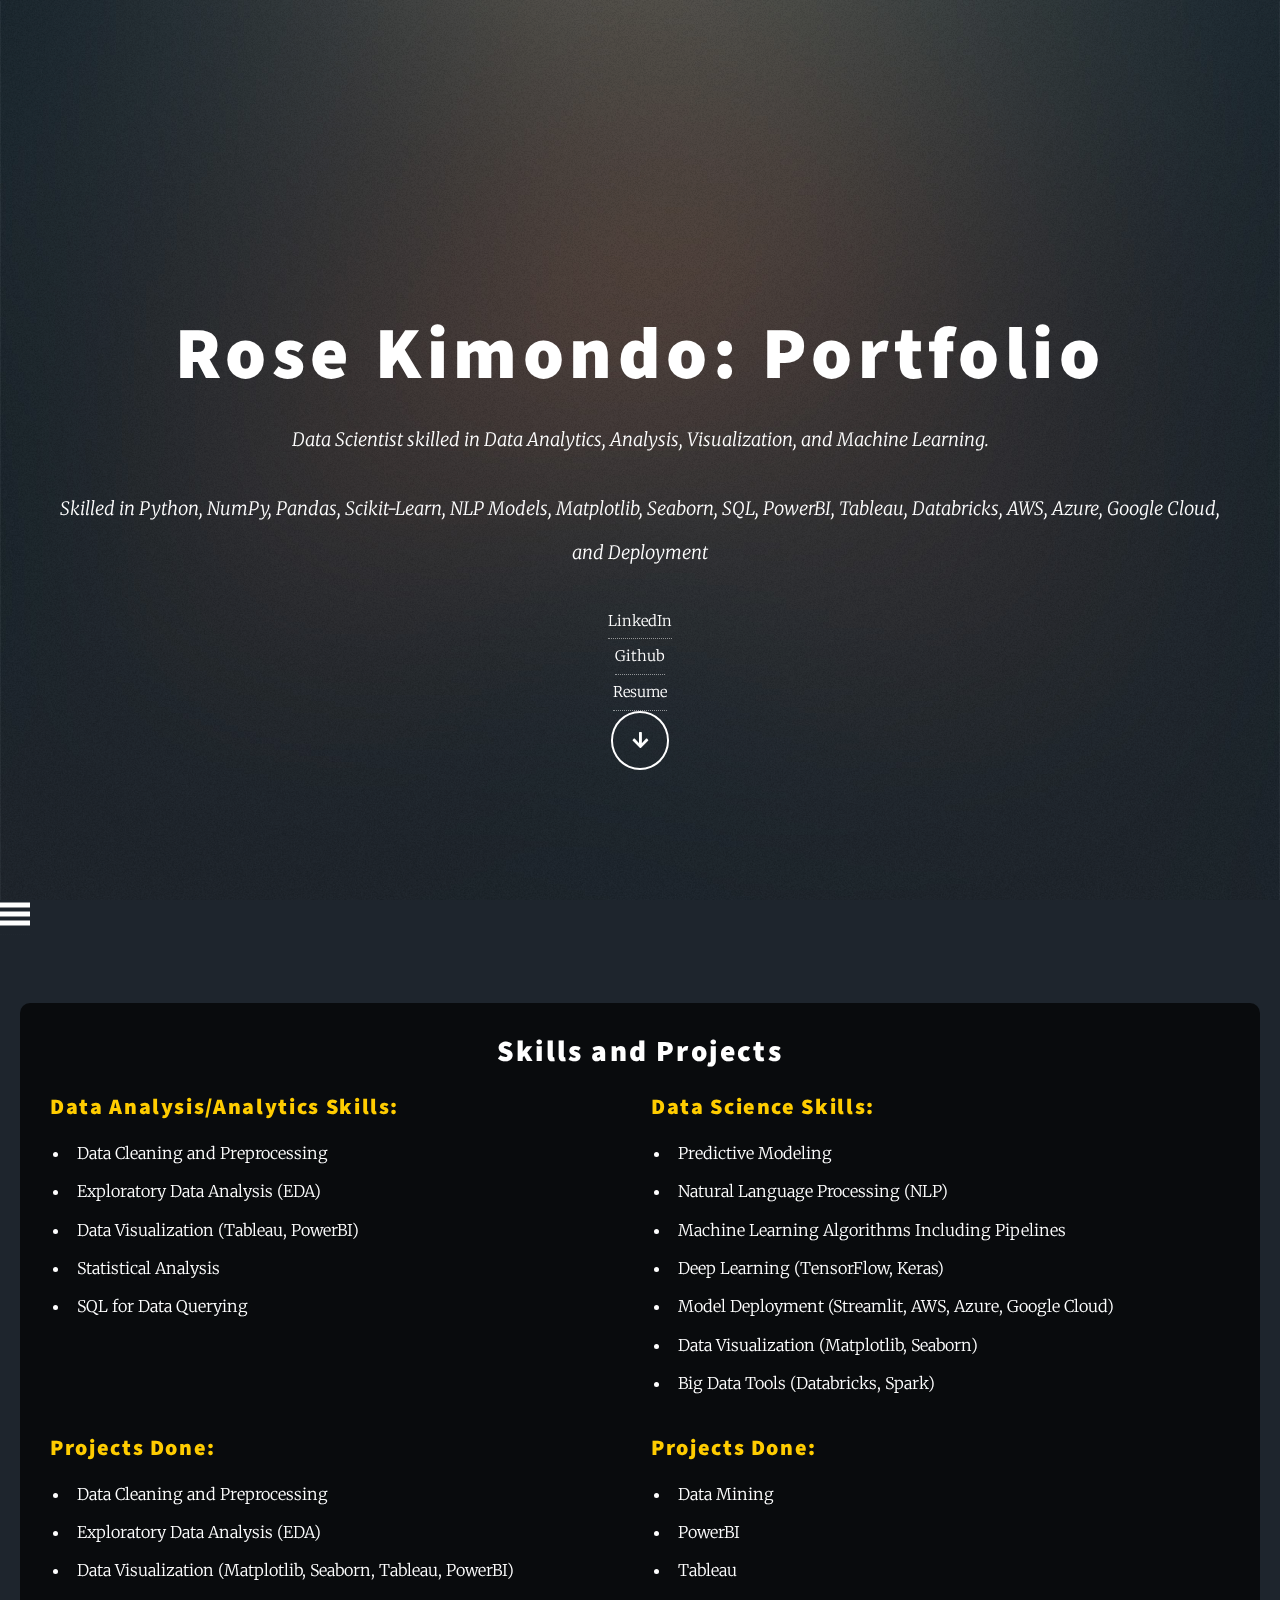
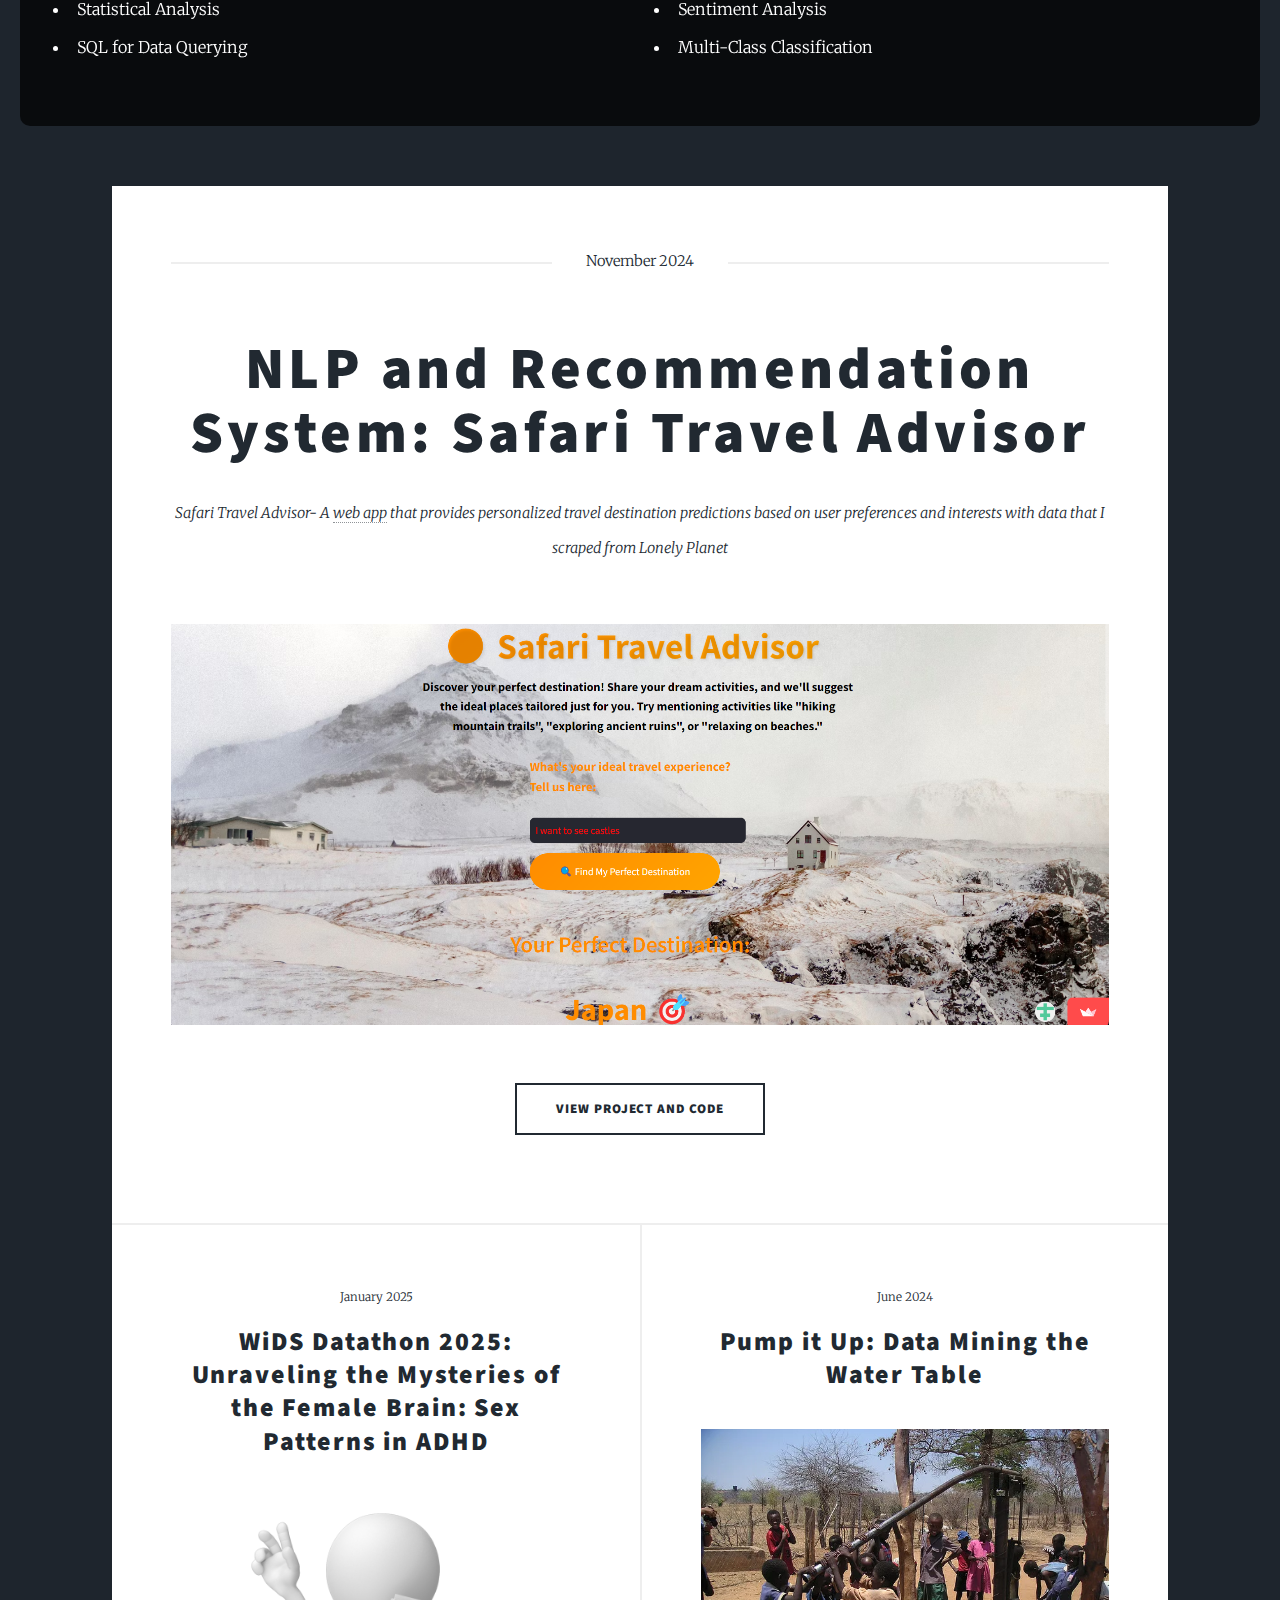
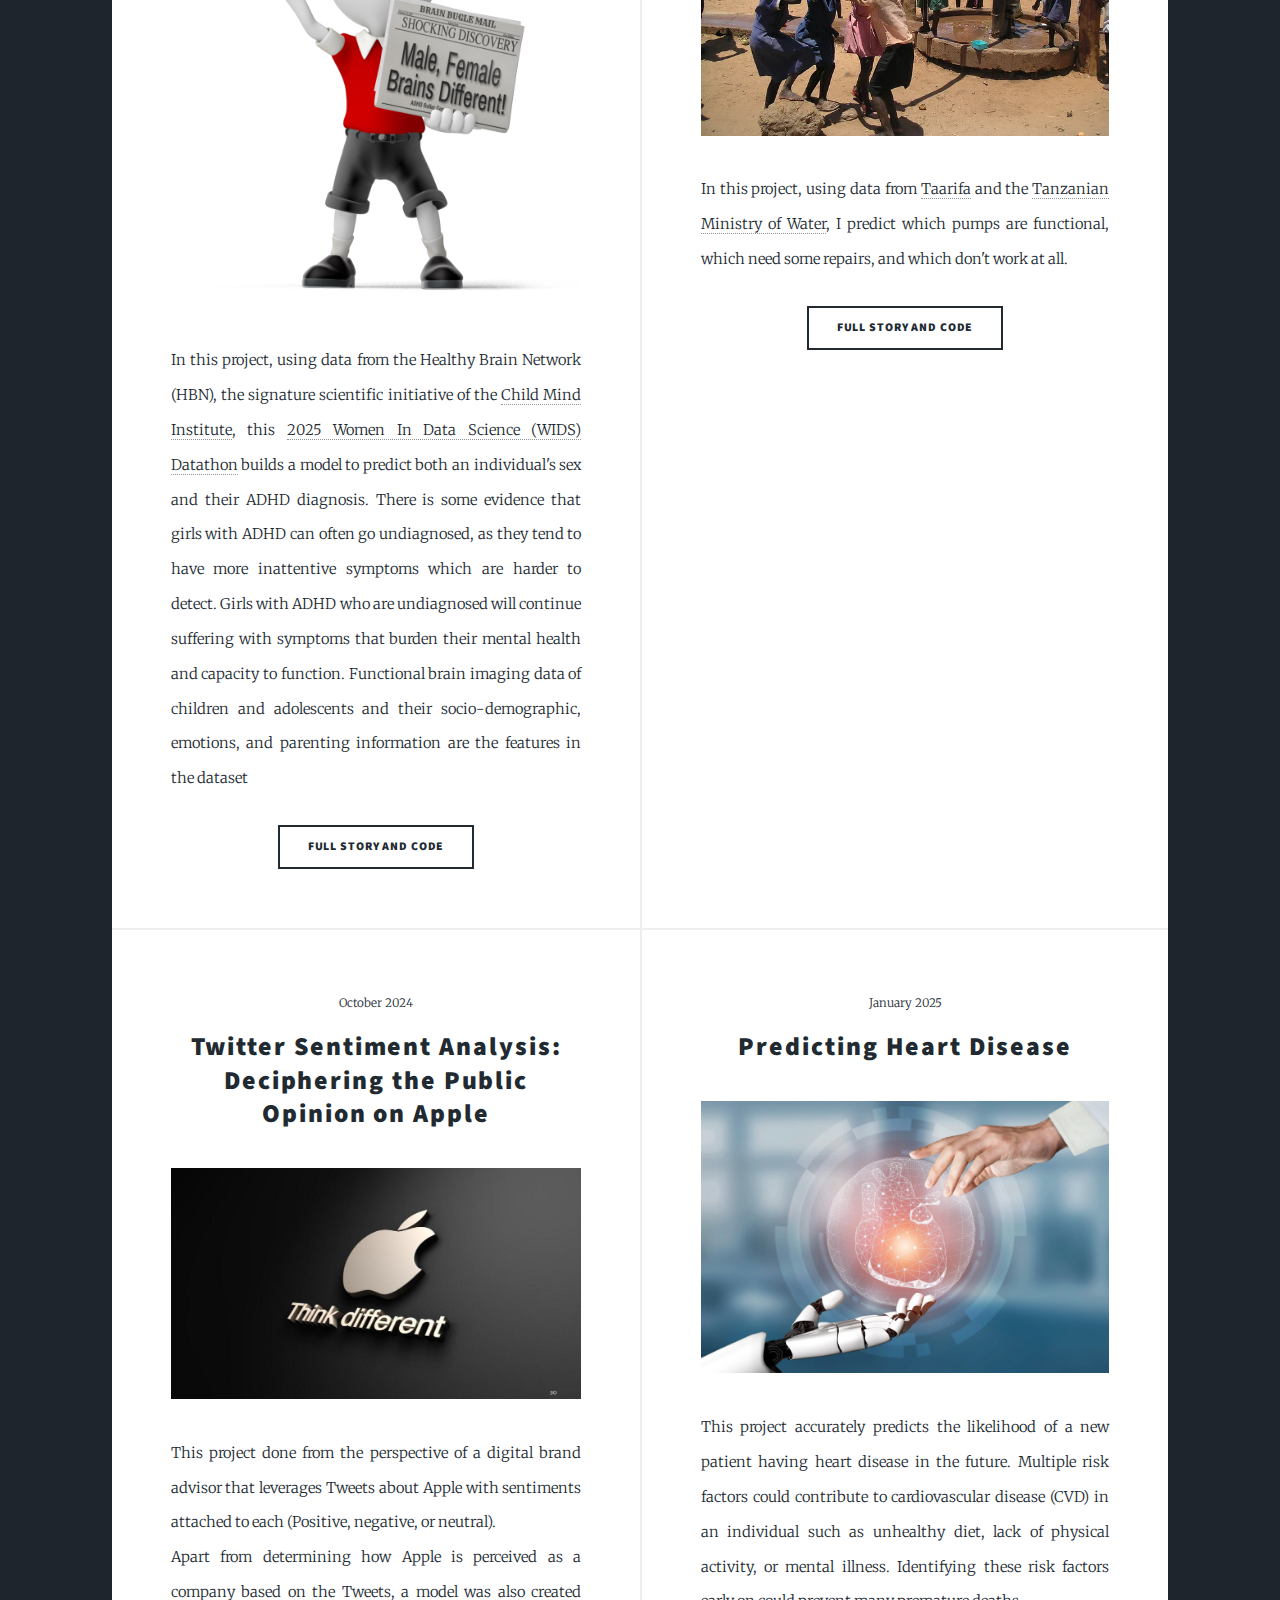
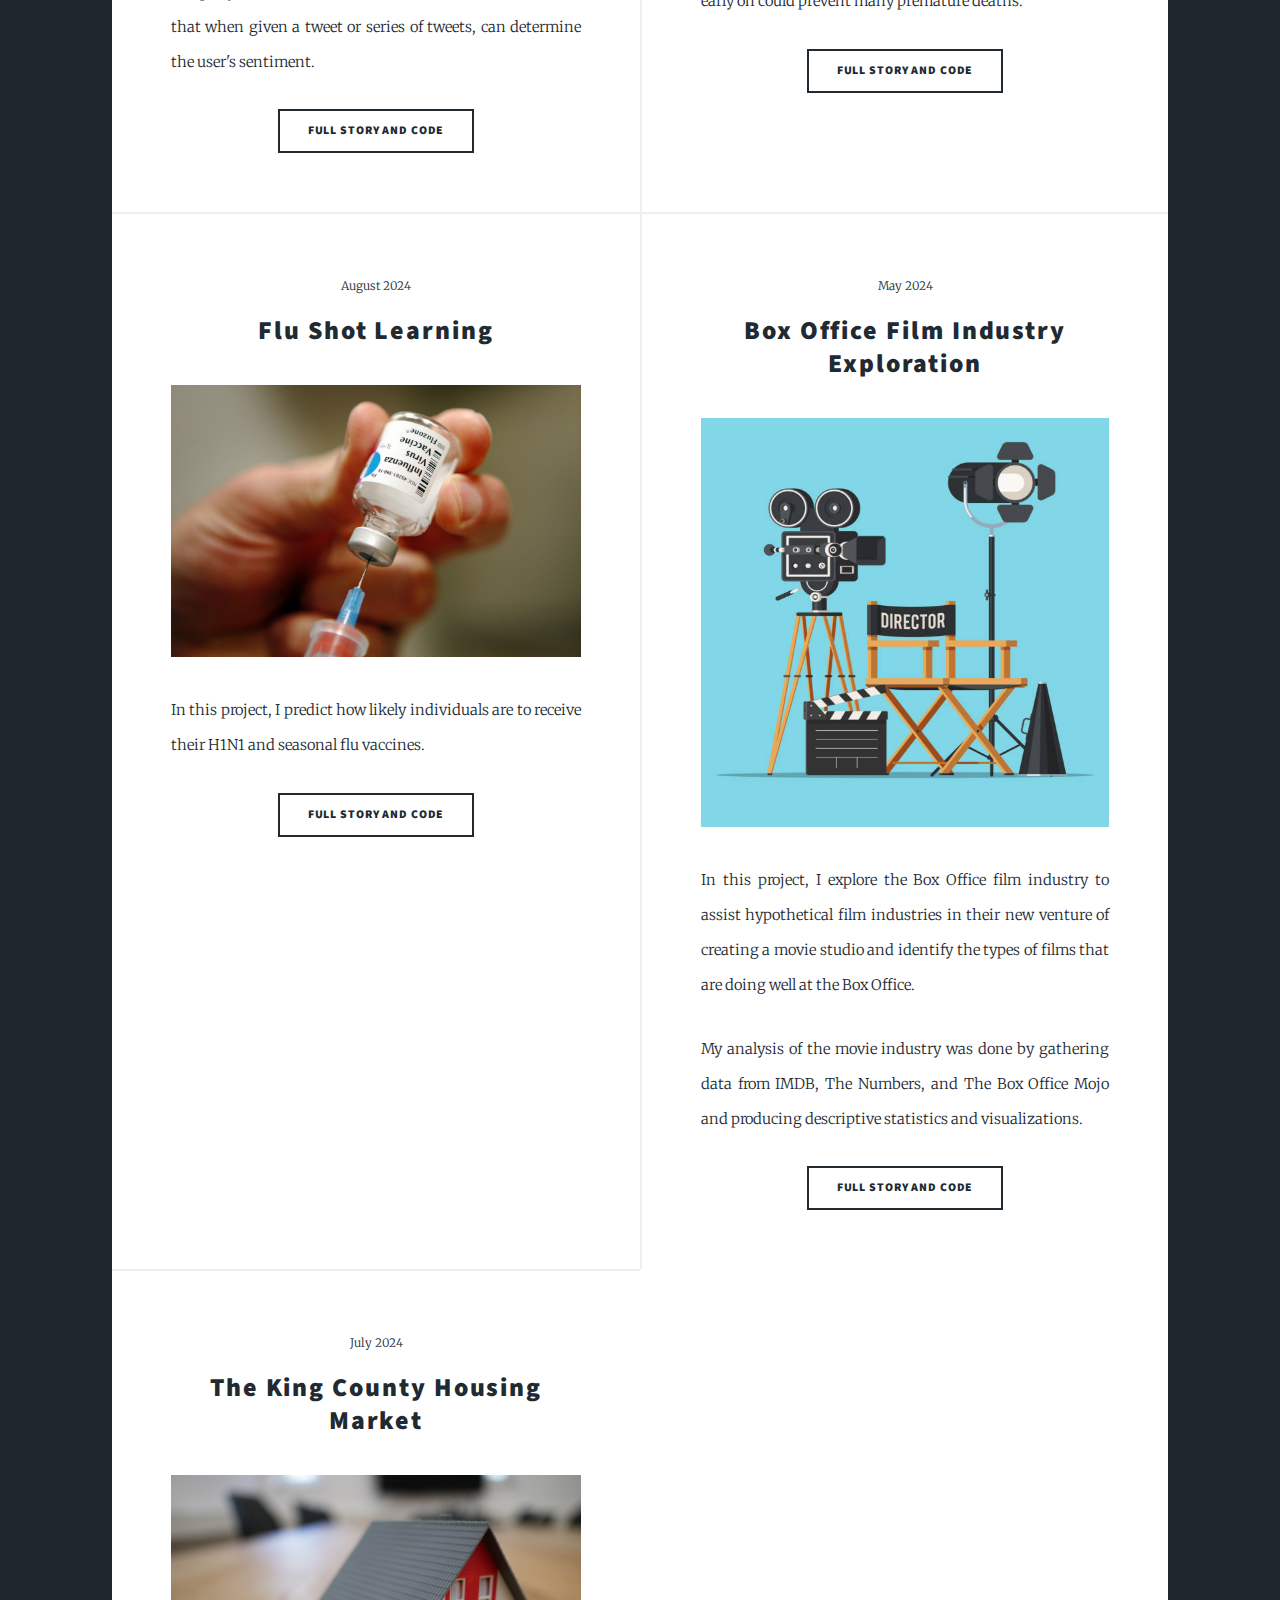
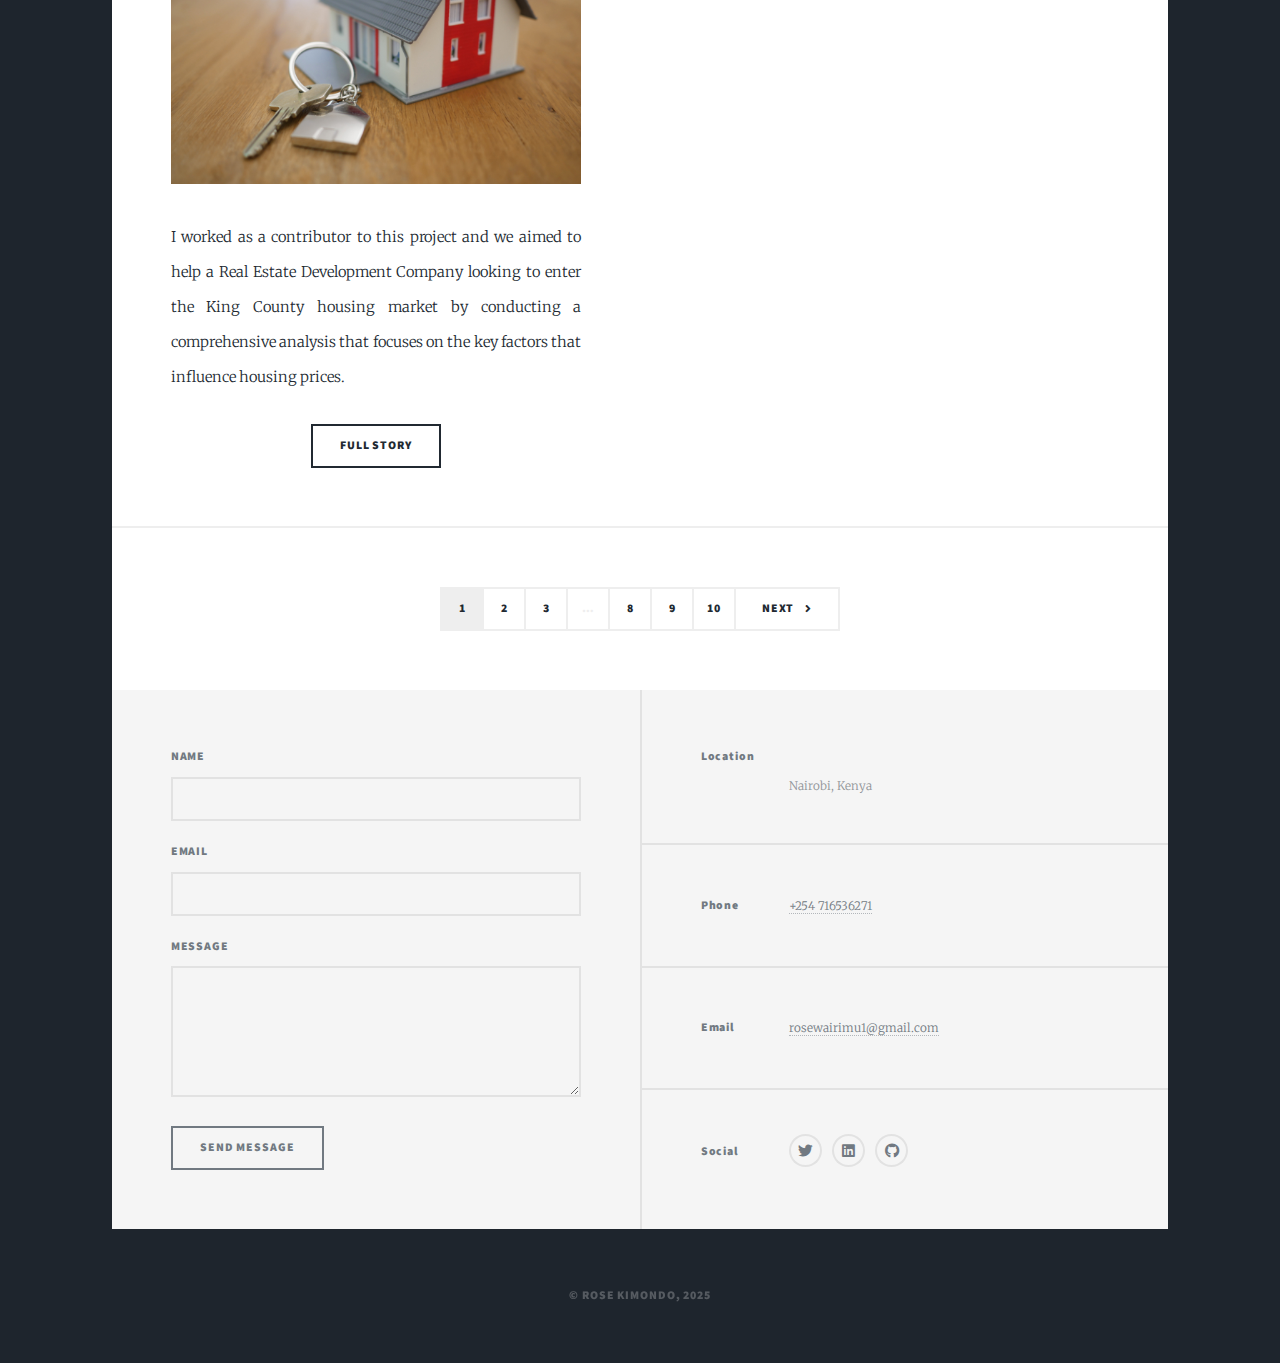
==== commit e81ecc1d: "aading menu" ====
--- a/index.html
+++ b/index.html
@@ -41,7 +41,21 @@
 						<a href="index.html" class="logo">Rose Kimondo</a>
 					</header>
 
-
+				<nav class = "navbar">
+					<span class = "open-slide">
+						<a href = "#">
+							<svg width = "30" height = "30">
+								<path d ="M0, 5 30,5" stroke = "#fff"
+								stroke-width = "5"/>
+								<path d ="M0,14 30,14" stroke = "#fff"
+								stroke-width = "5"/>
+								<path d ="M0,23 30,23" stroke = "#fff"
+								stroke-width = "5"/>
+							</svg>
+						</a>
+					</span>
+				</nav>
+					
 				<!-- Skills and Projects Section -->
 				<section id="skills-projects" style="background: url('images/skills-bg.jpg') no-repeat center center/cover; padding: 60px 20px;">
 					<div class="container" style="background: rgba(0, 0, 0, 0.7); padding: 30px; border-radius: 10px;">
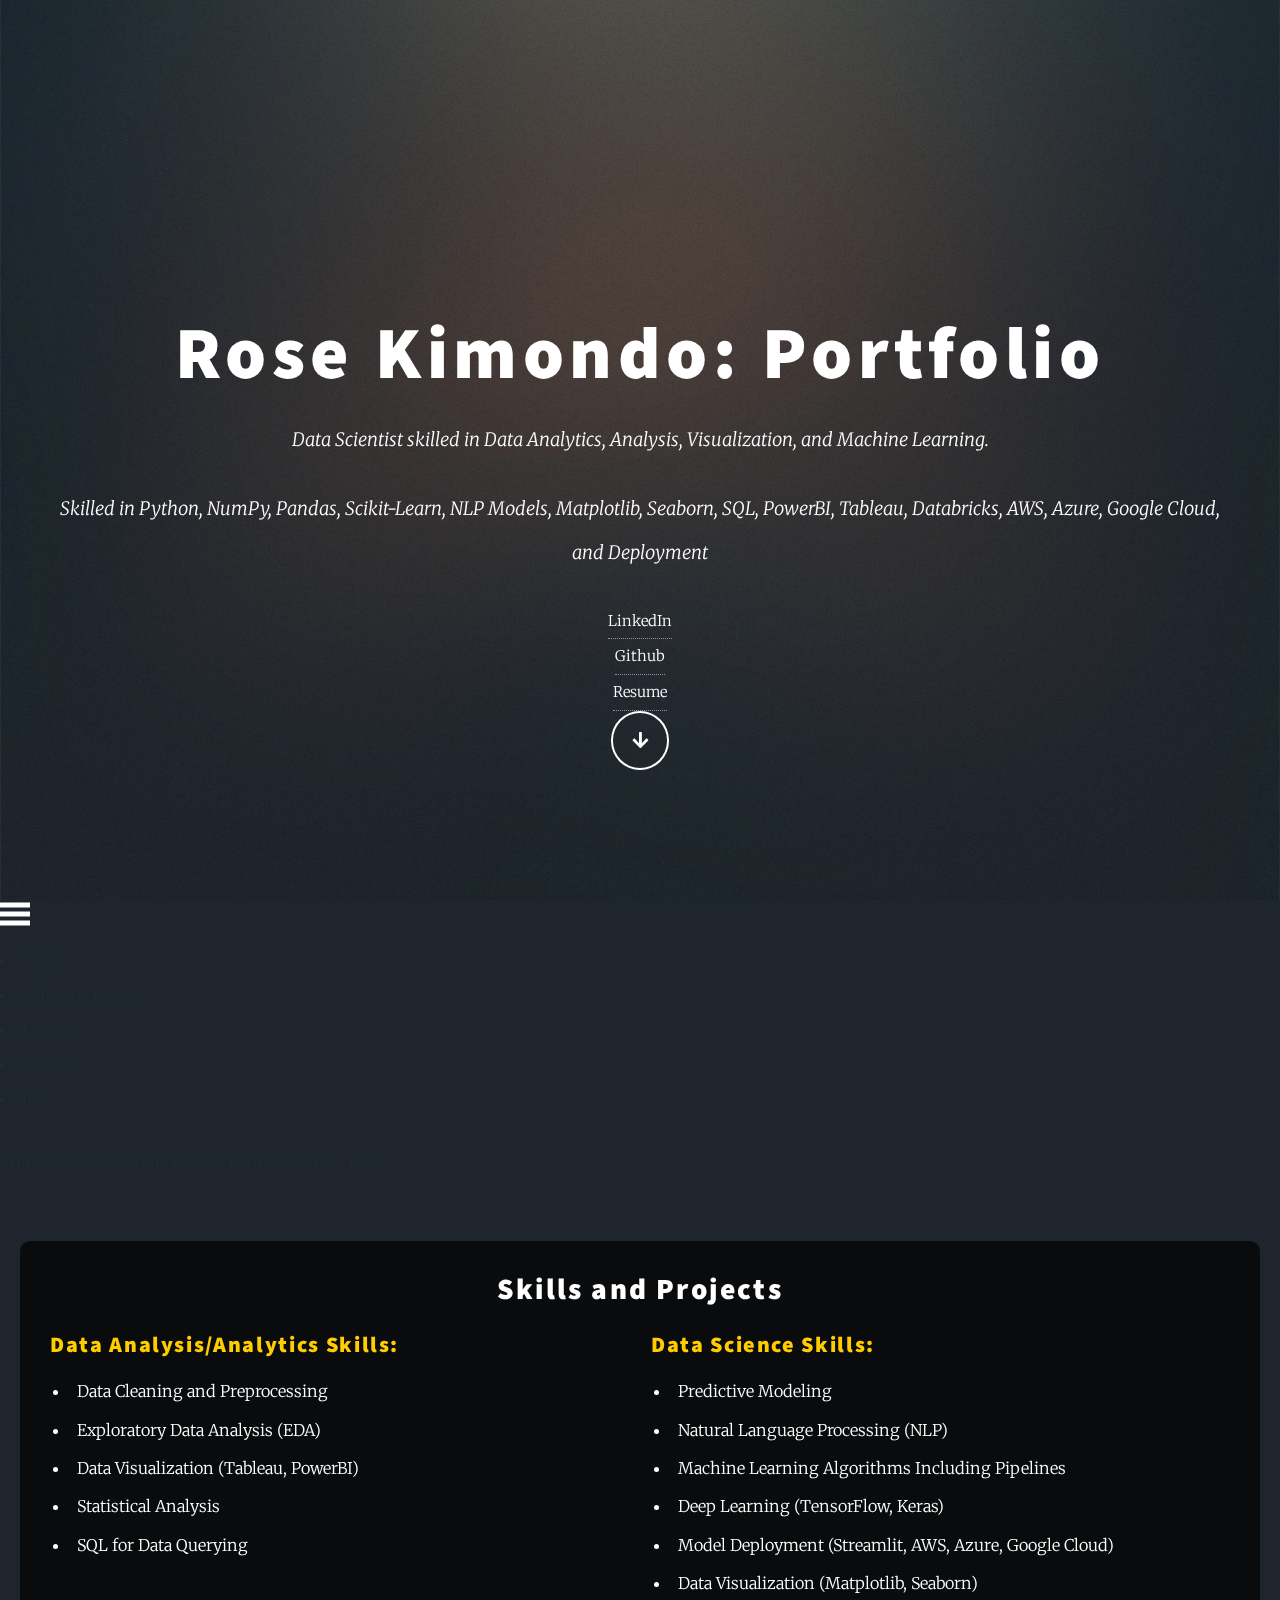
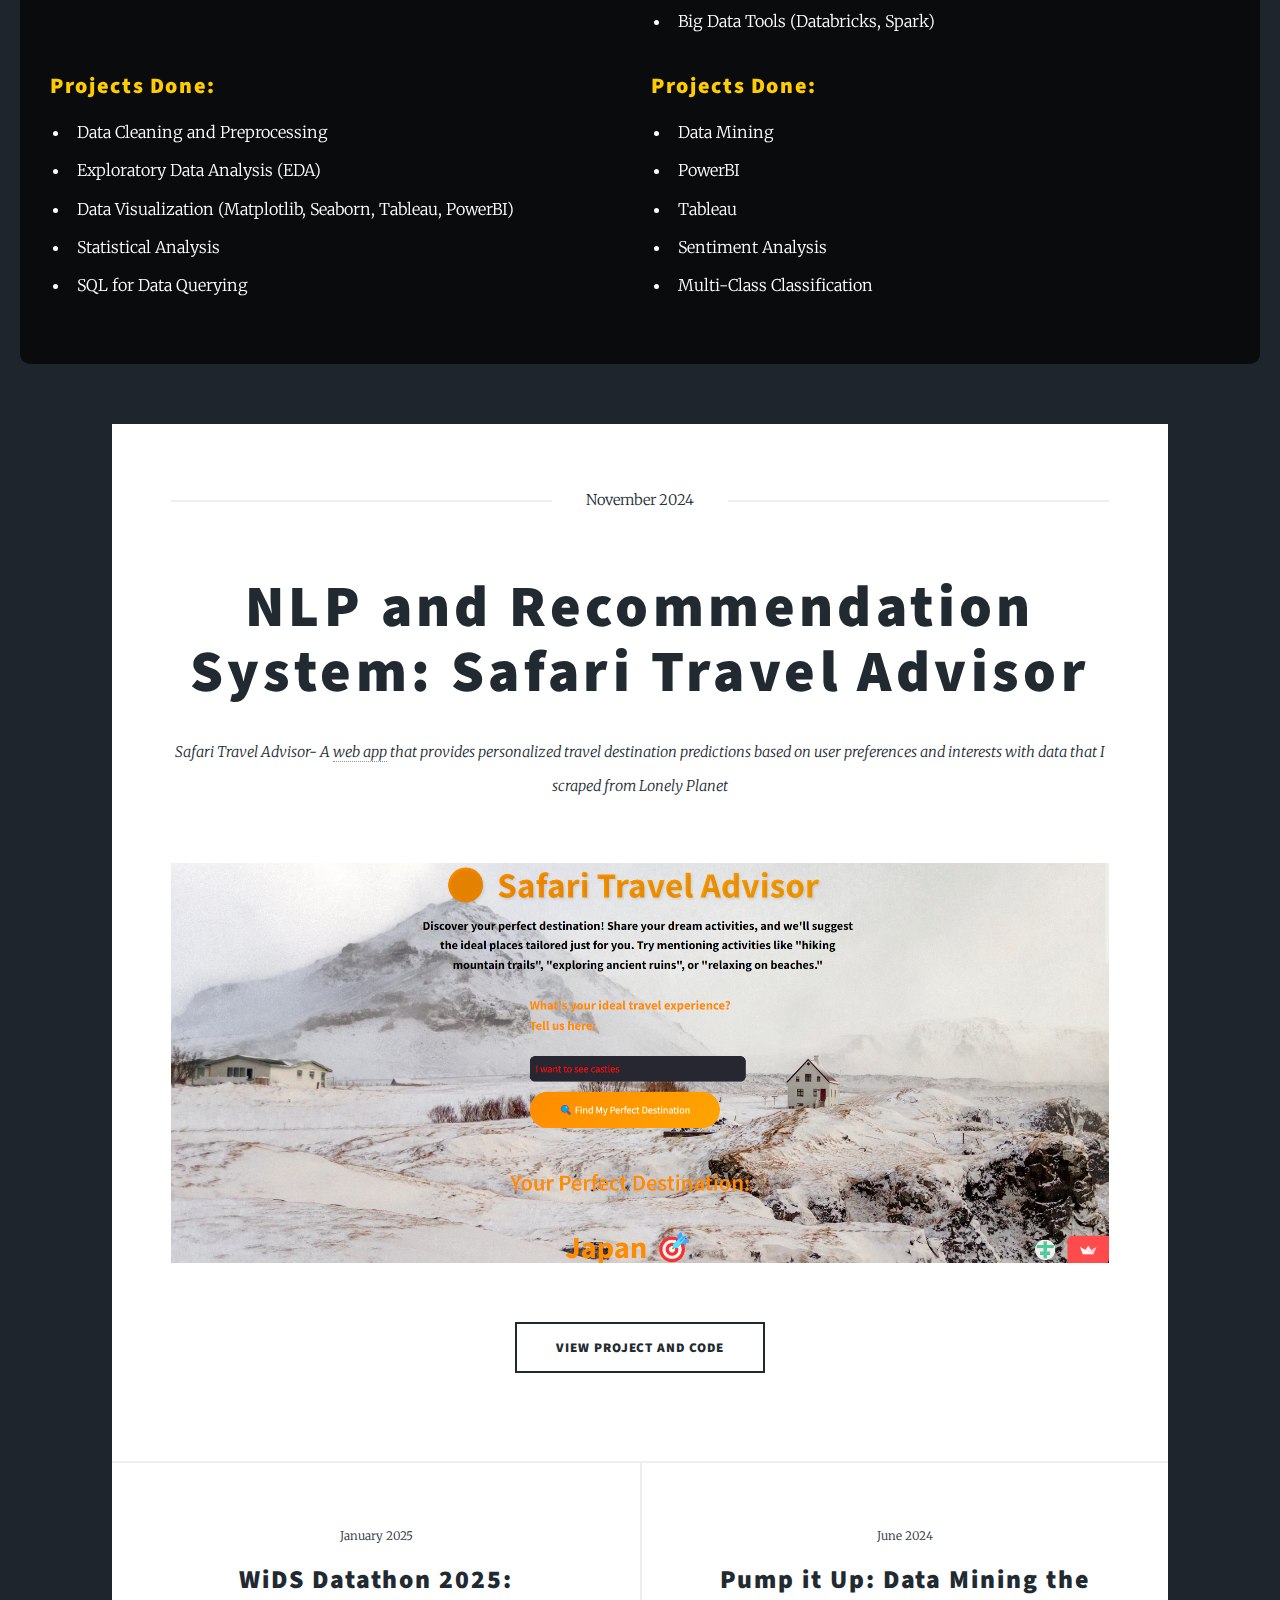
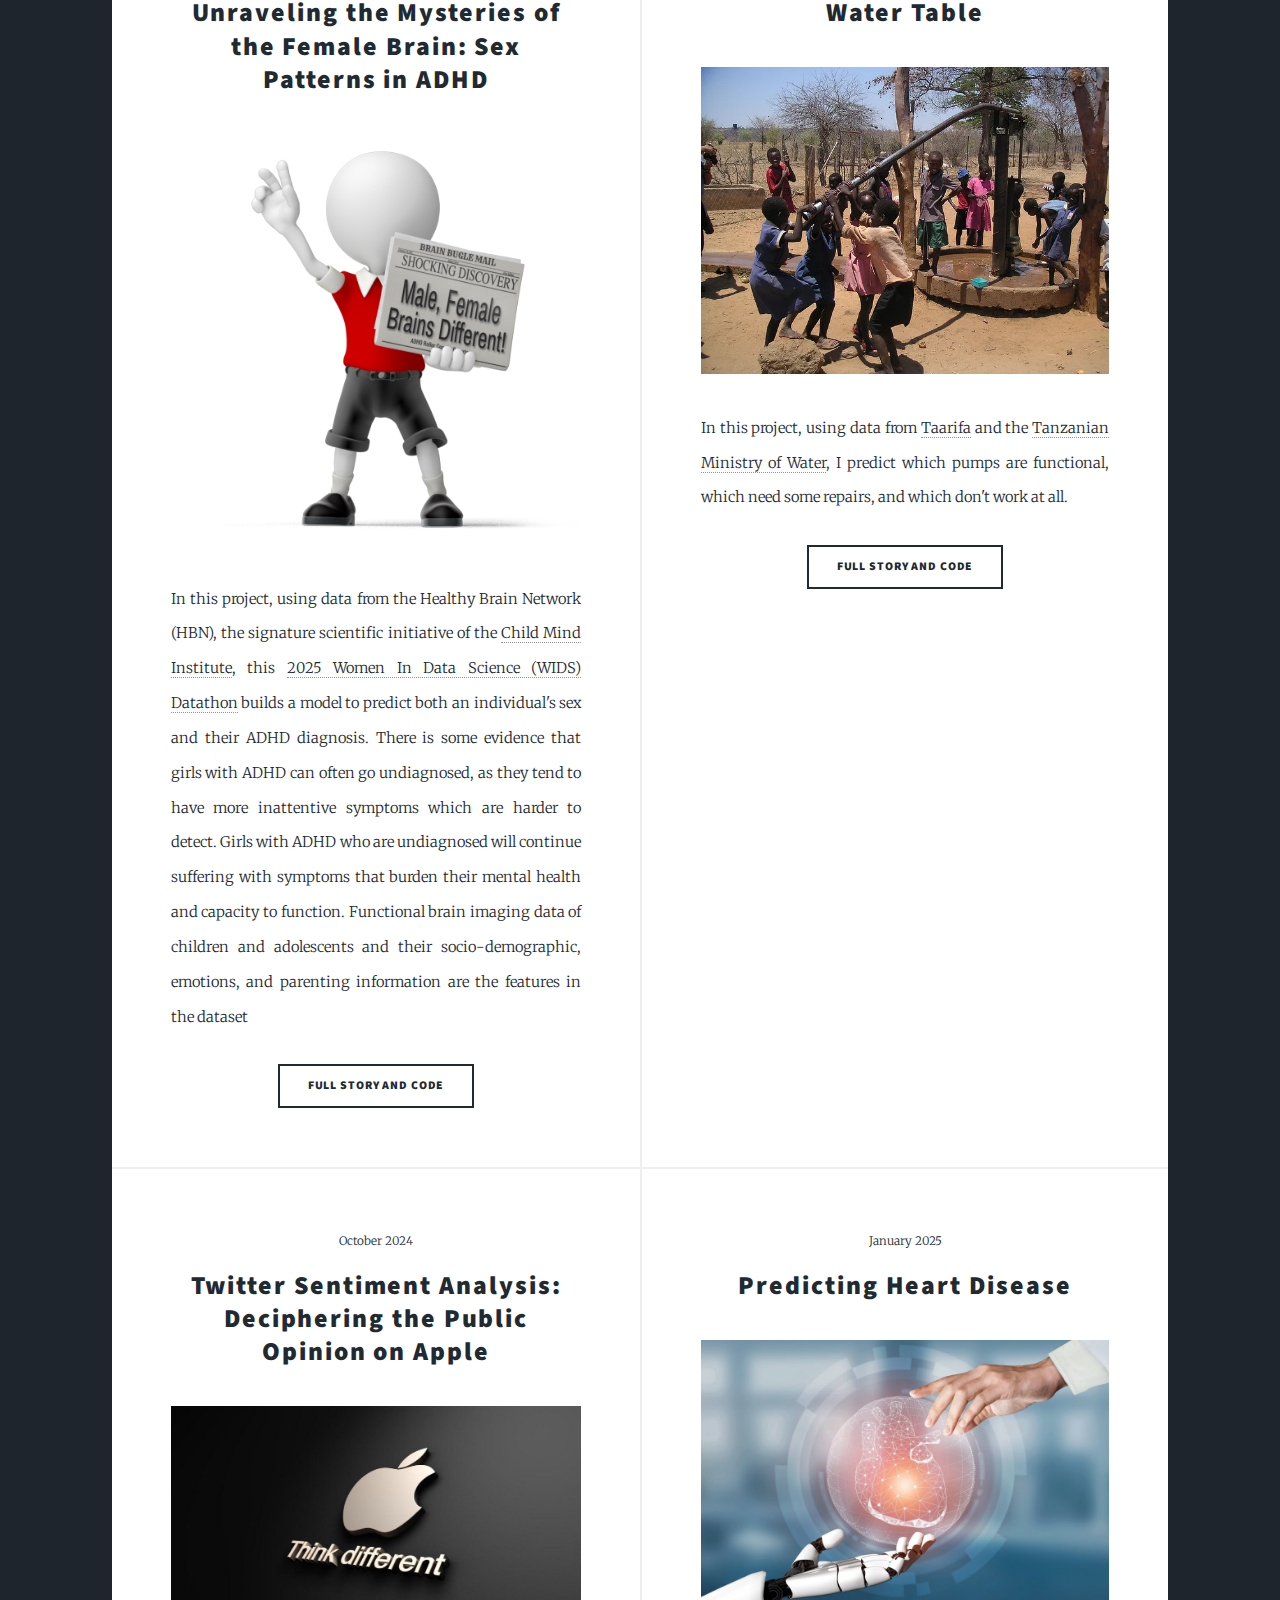
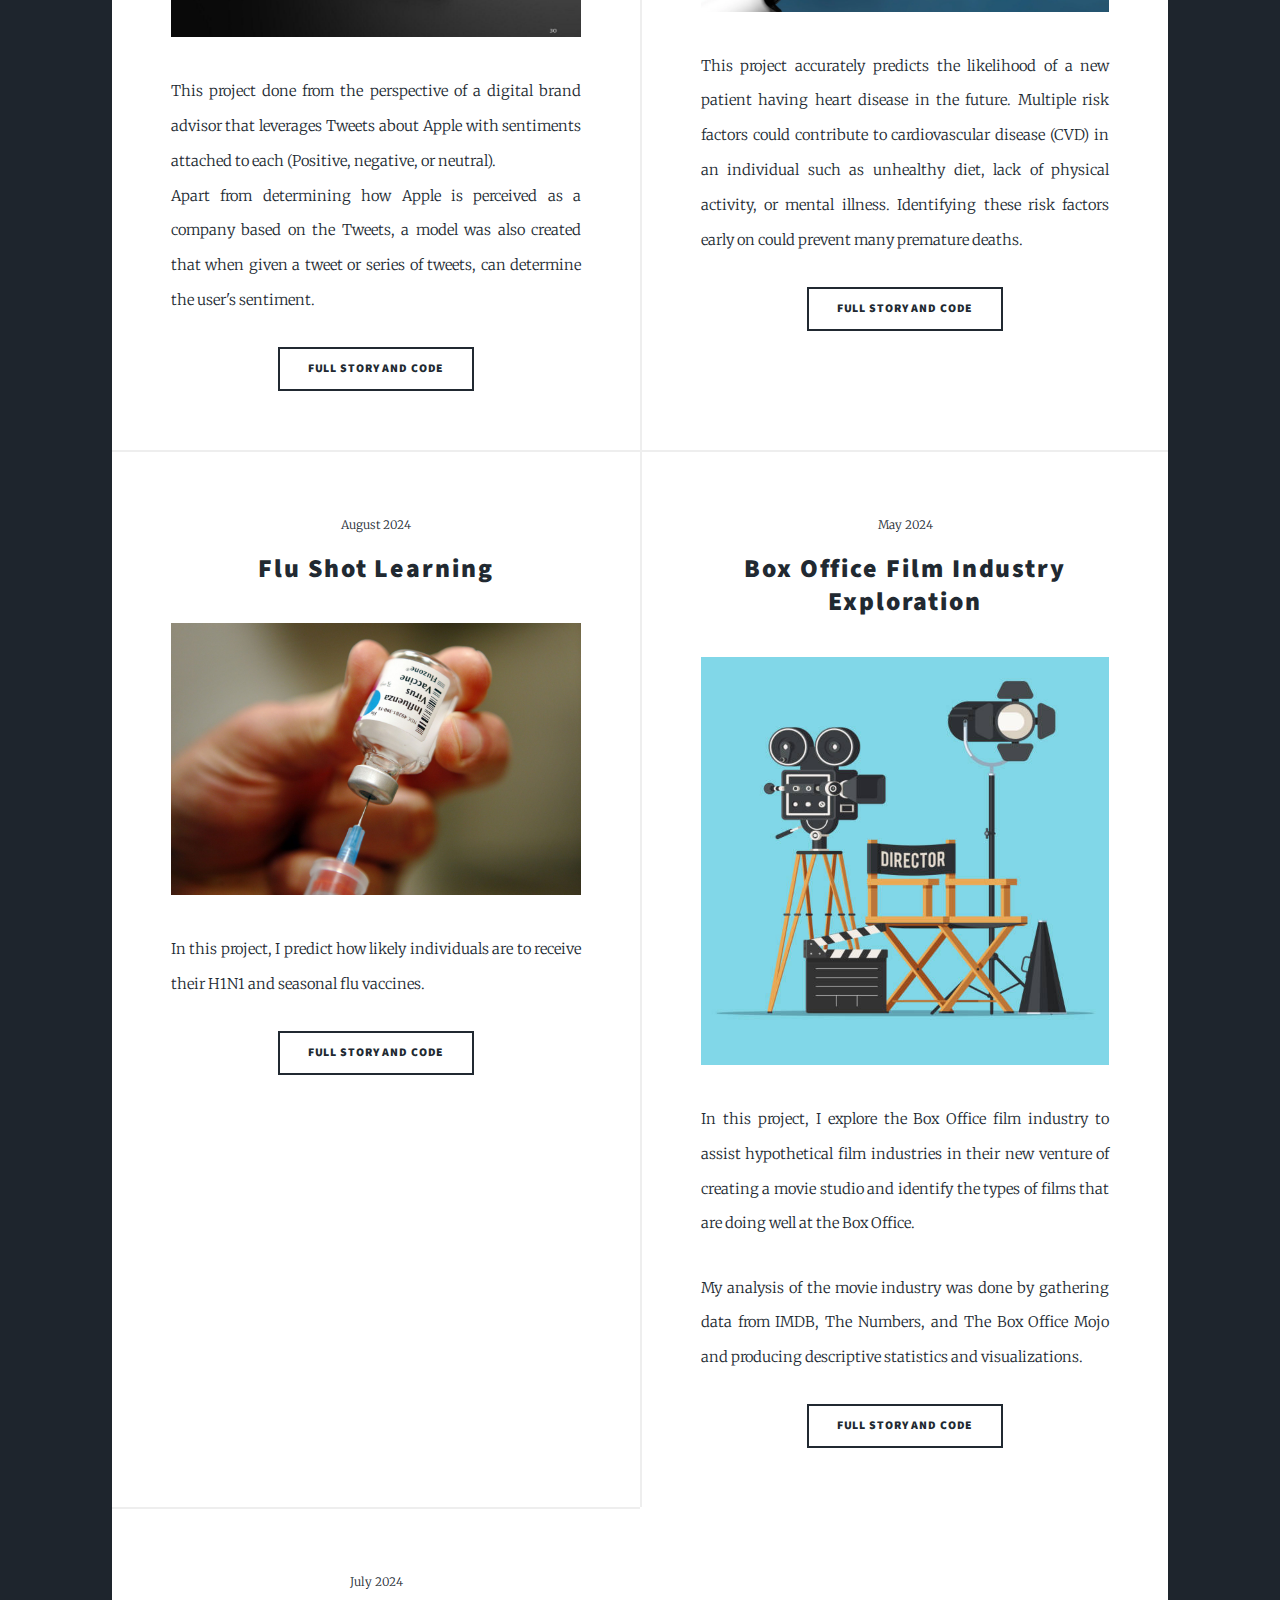
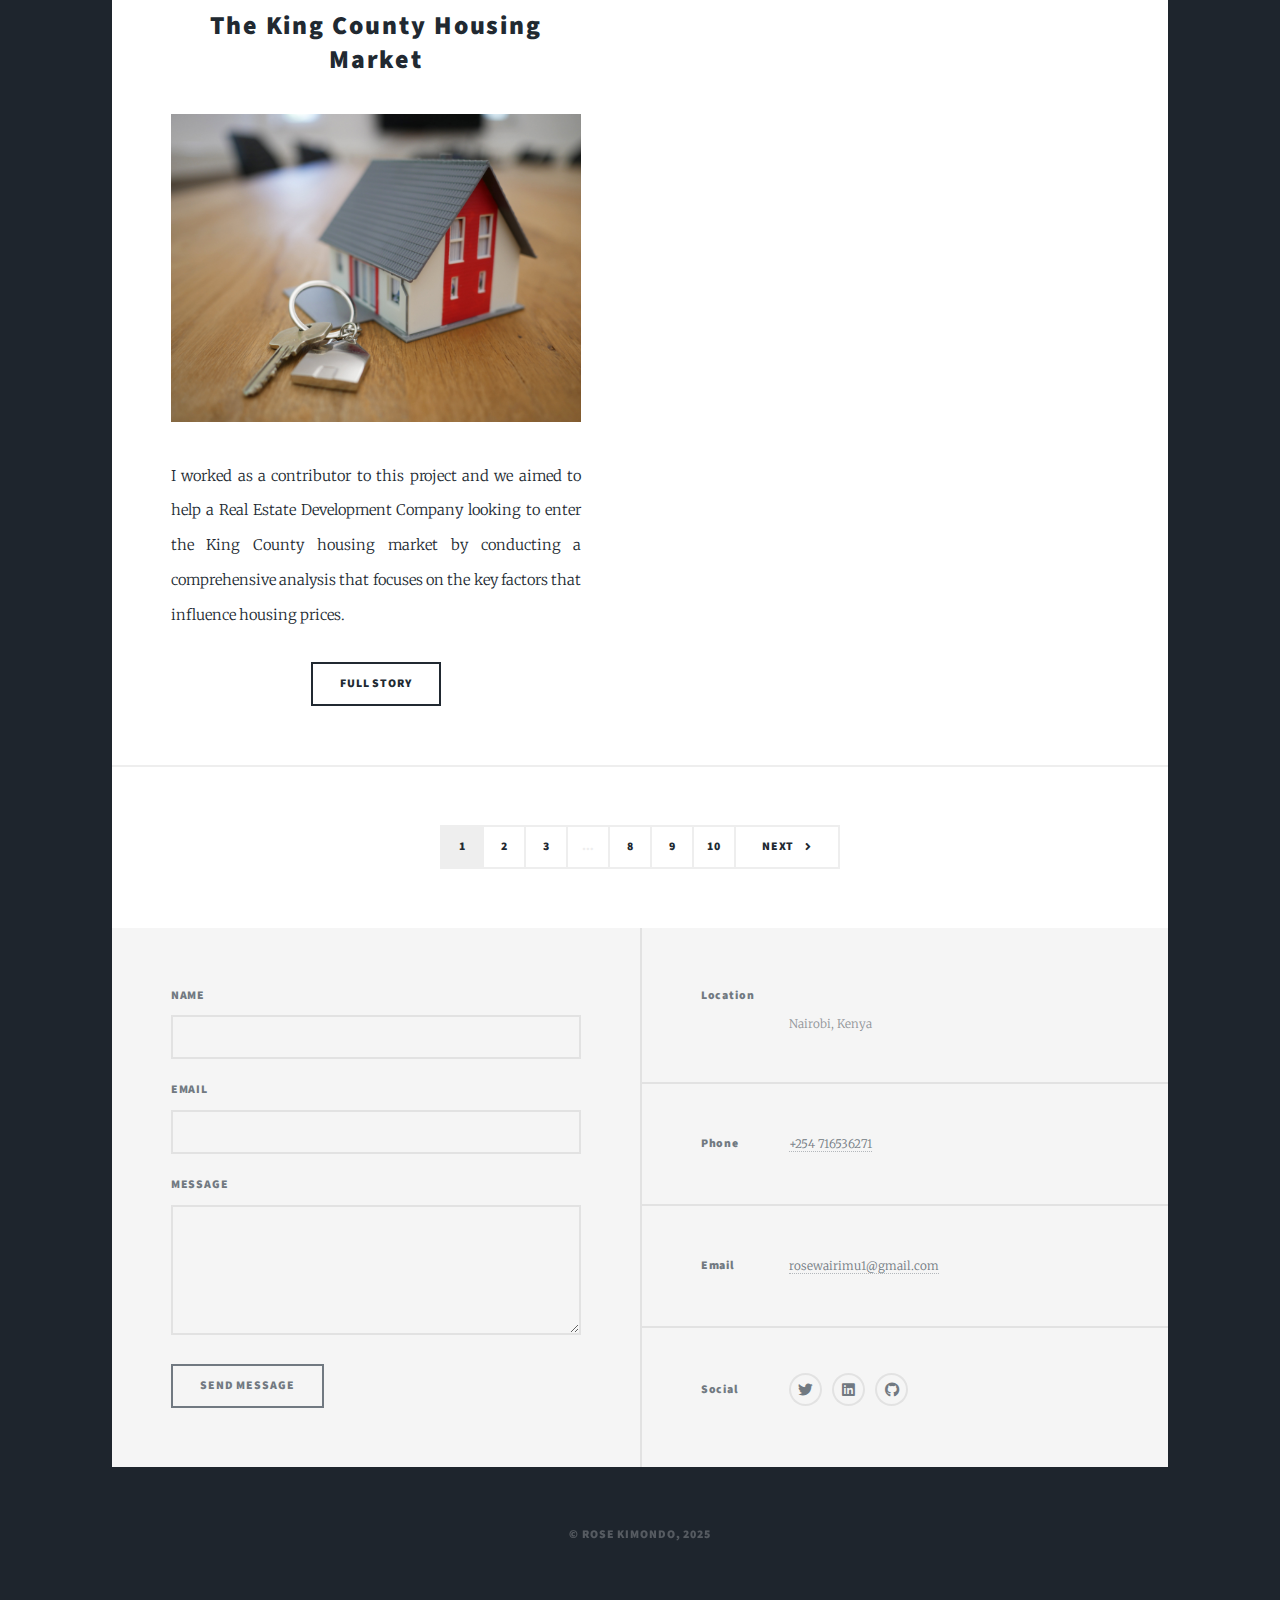
==== commit 1e5feab5: "aading menu" ====
--- a/index.html
+++ b/index.html
@@ -54,7 +54,22 @@
 							</svg>
 						</a>
 					</span>
+					<ul class="navbar--nav">
+						<li><a href = "#info">About</a></li>
+						<li><a href = "#skills-projects">Skills and Projects</a></li>
+						<li><a href = "#main">Portfolio</a></li>
+						<li><a href = "#footer">Contact</a></li>
+						<li><a href = "#blog">Blog</a></li>
+					</ul>
 				</nav>
+				<div id="side-menu" class="side-nav">
+					<a href="#" class = "btn-close">$times;</a>
+					<a href = "#info">About</a></li>
+					<a href = "#skills-projects">Skills and Projects</a>
+					<a href = "#main">Portfolio</a>
+					<a href = "#footer">Contact</a>
+					<a href = "#blog">Blog</a>
+				</div>
 					
 				<!-- Skills and Projects Section -->
 				<section id="skills-projects" style="background: url('images/skills-bg.jpg') no-repeat center center/cover; padding: 60px 20px;">
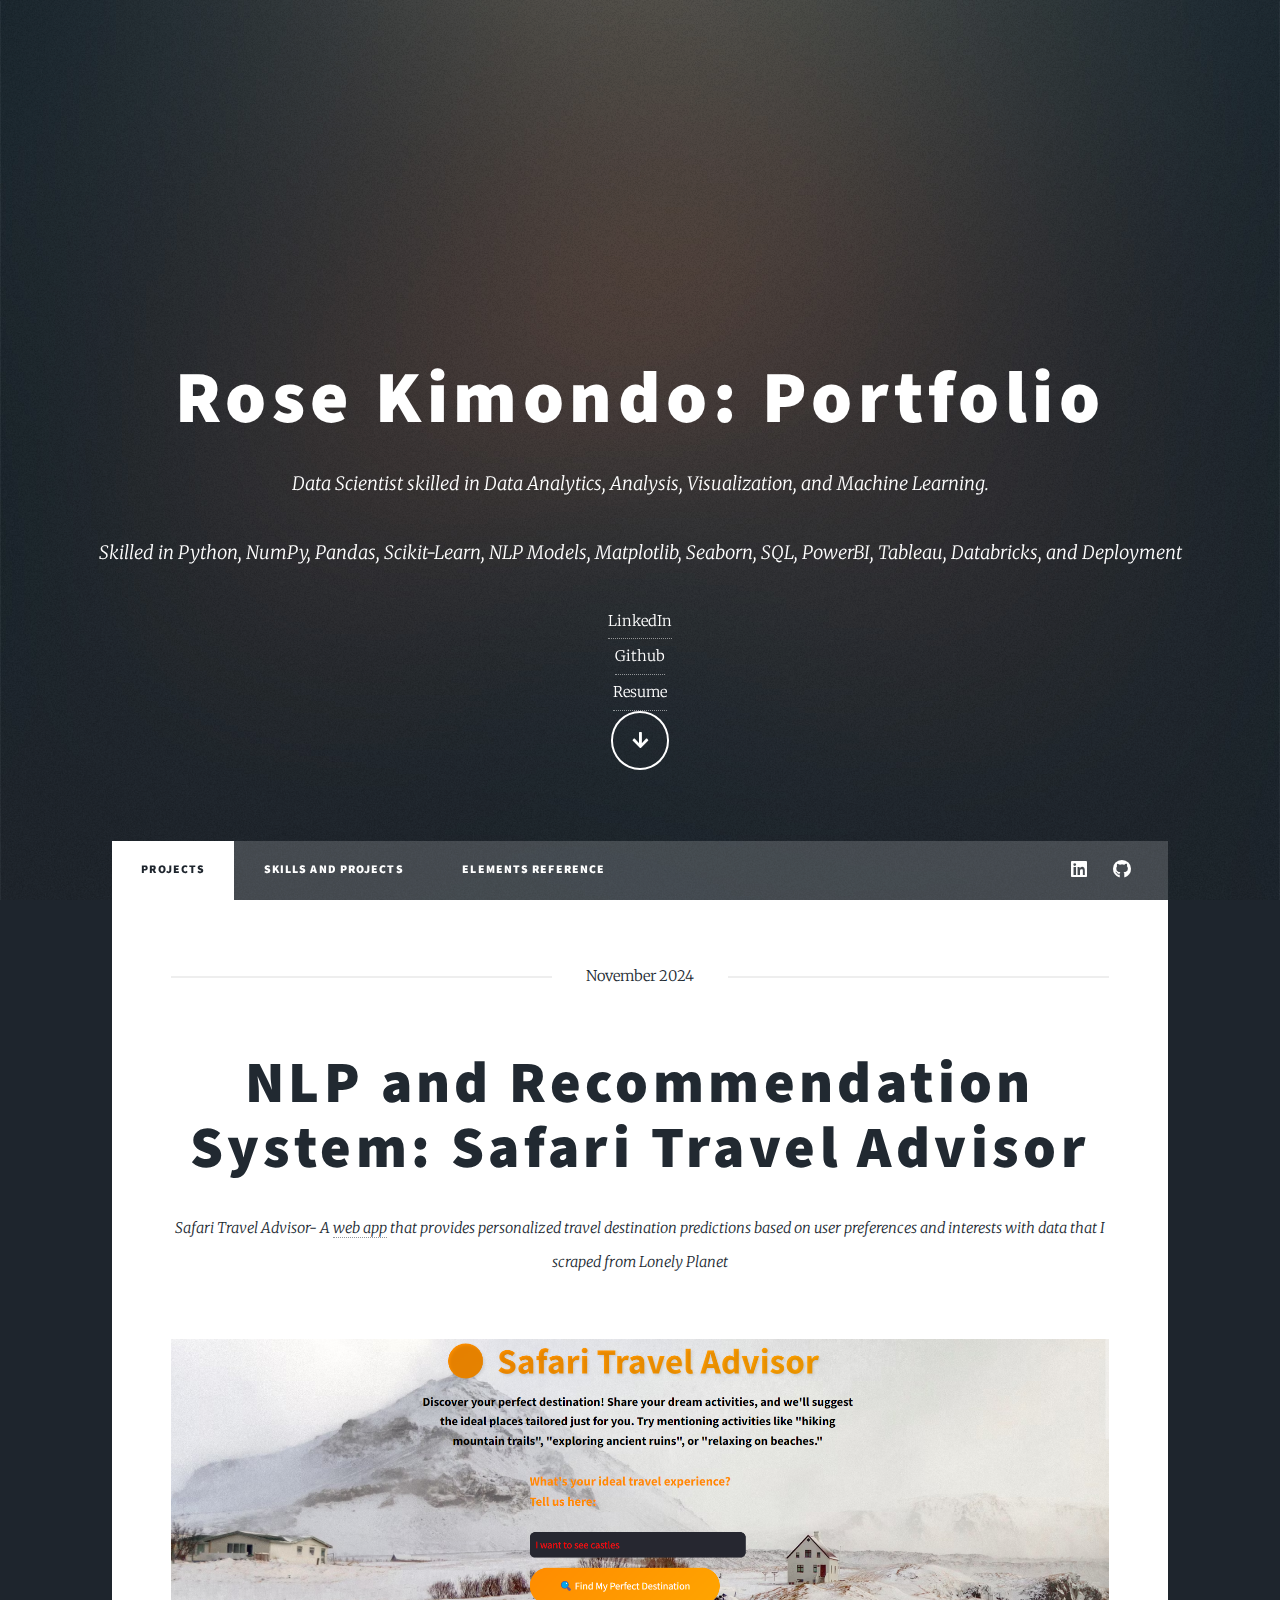
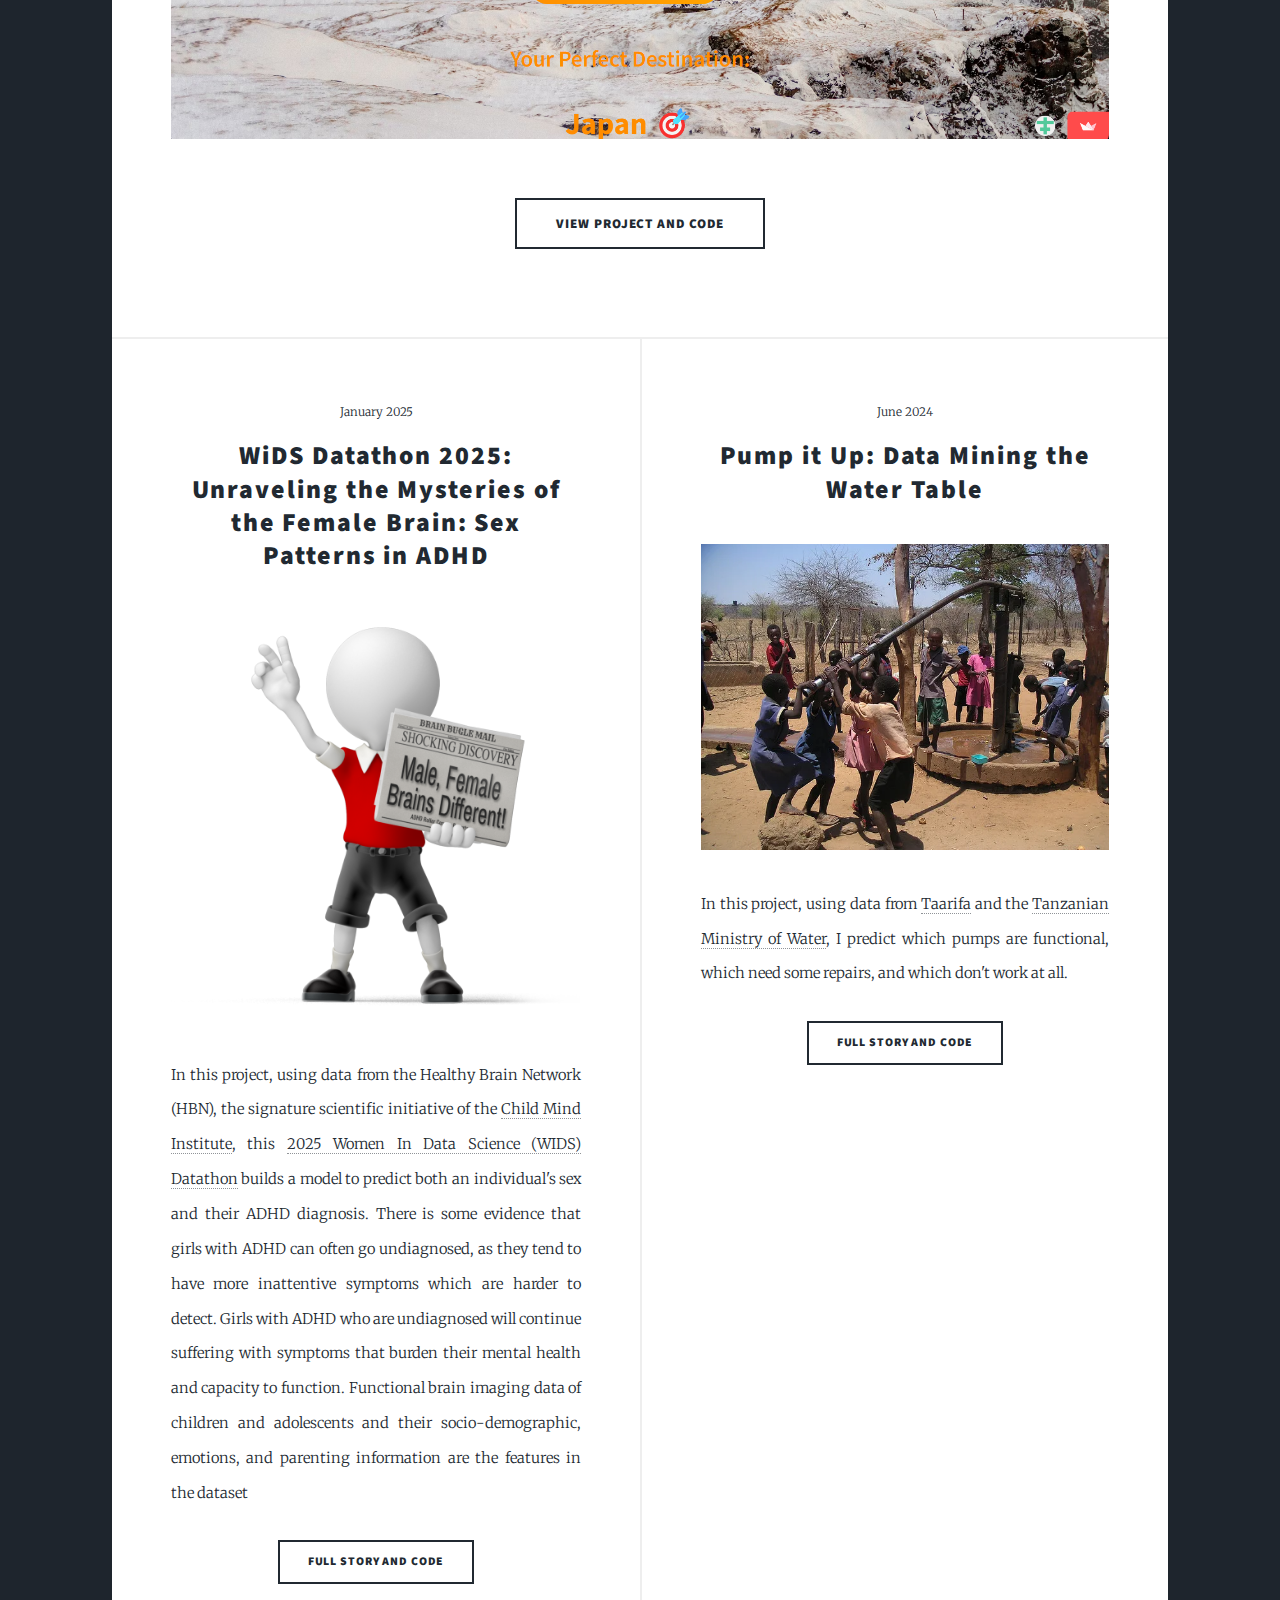
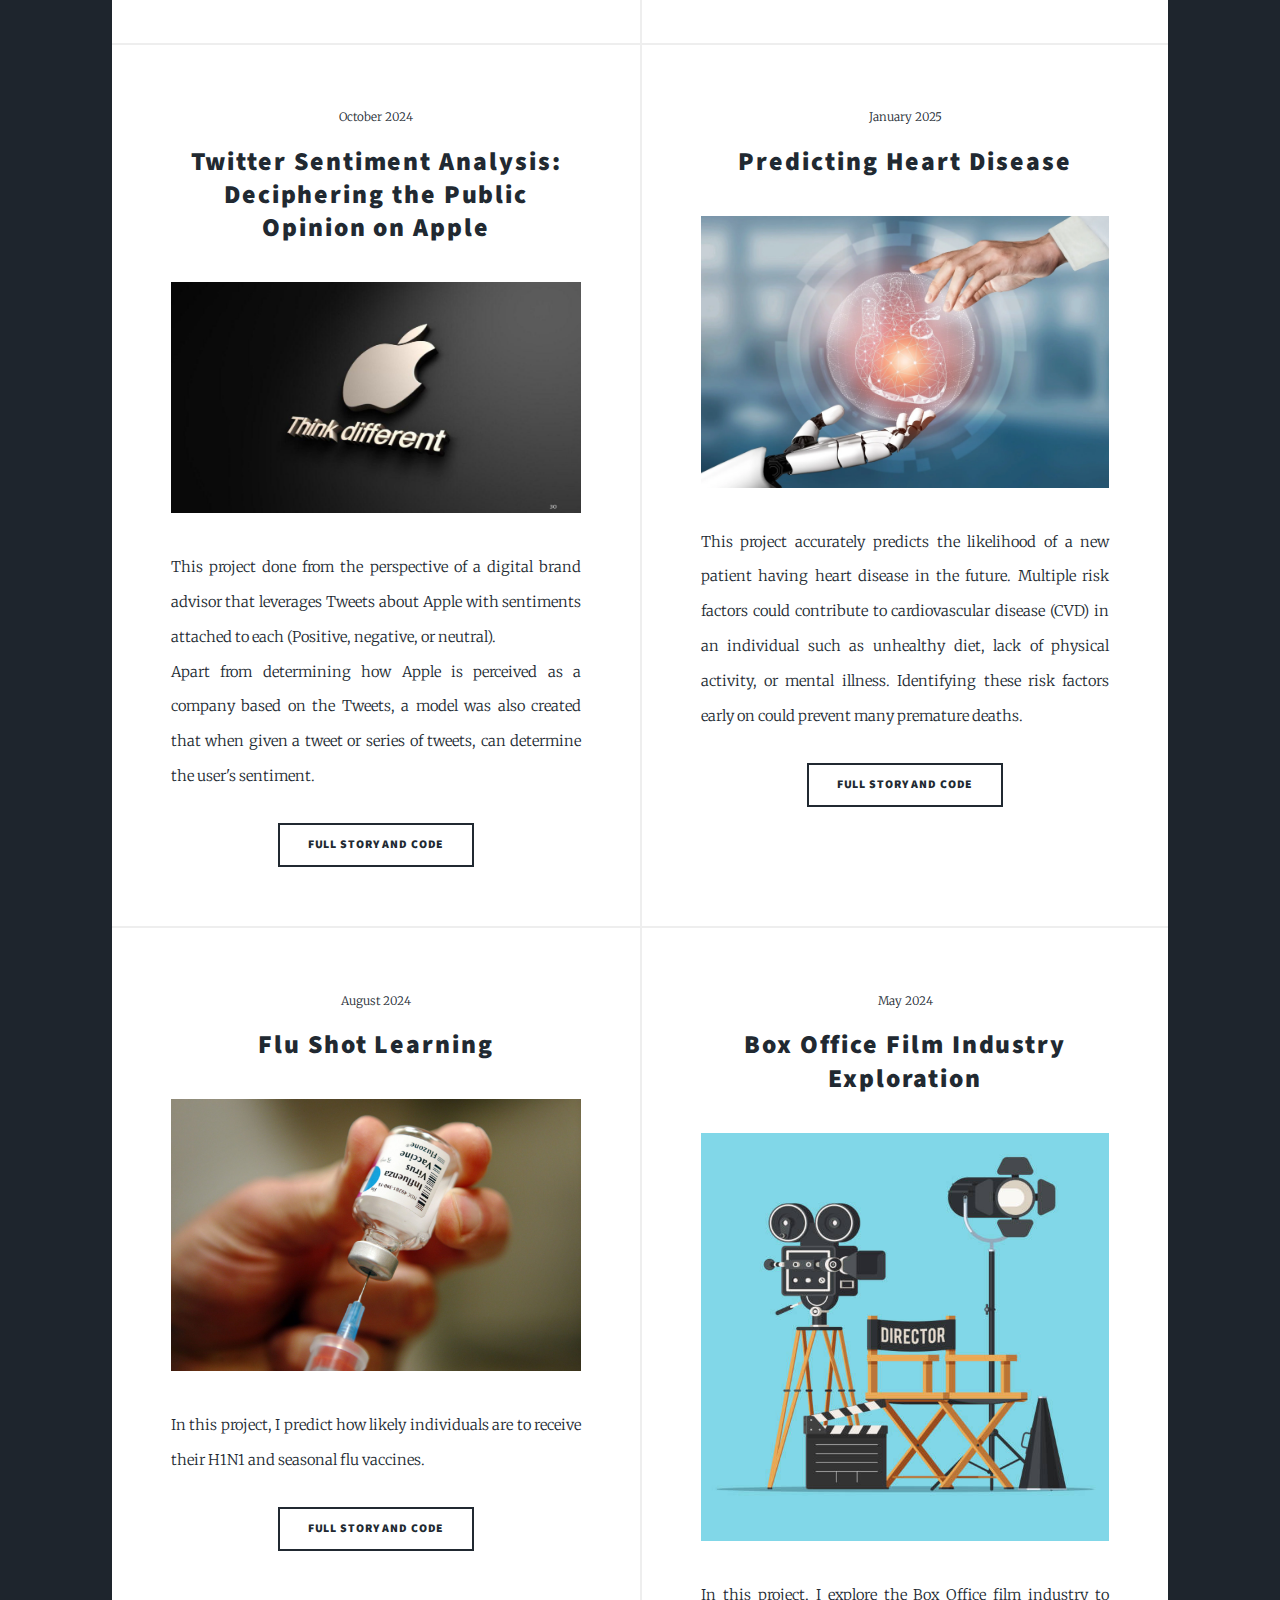
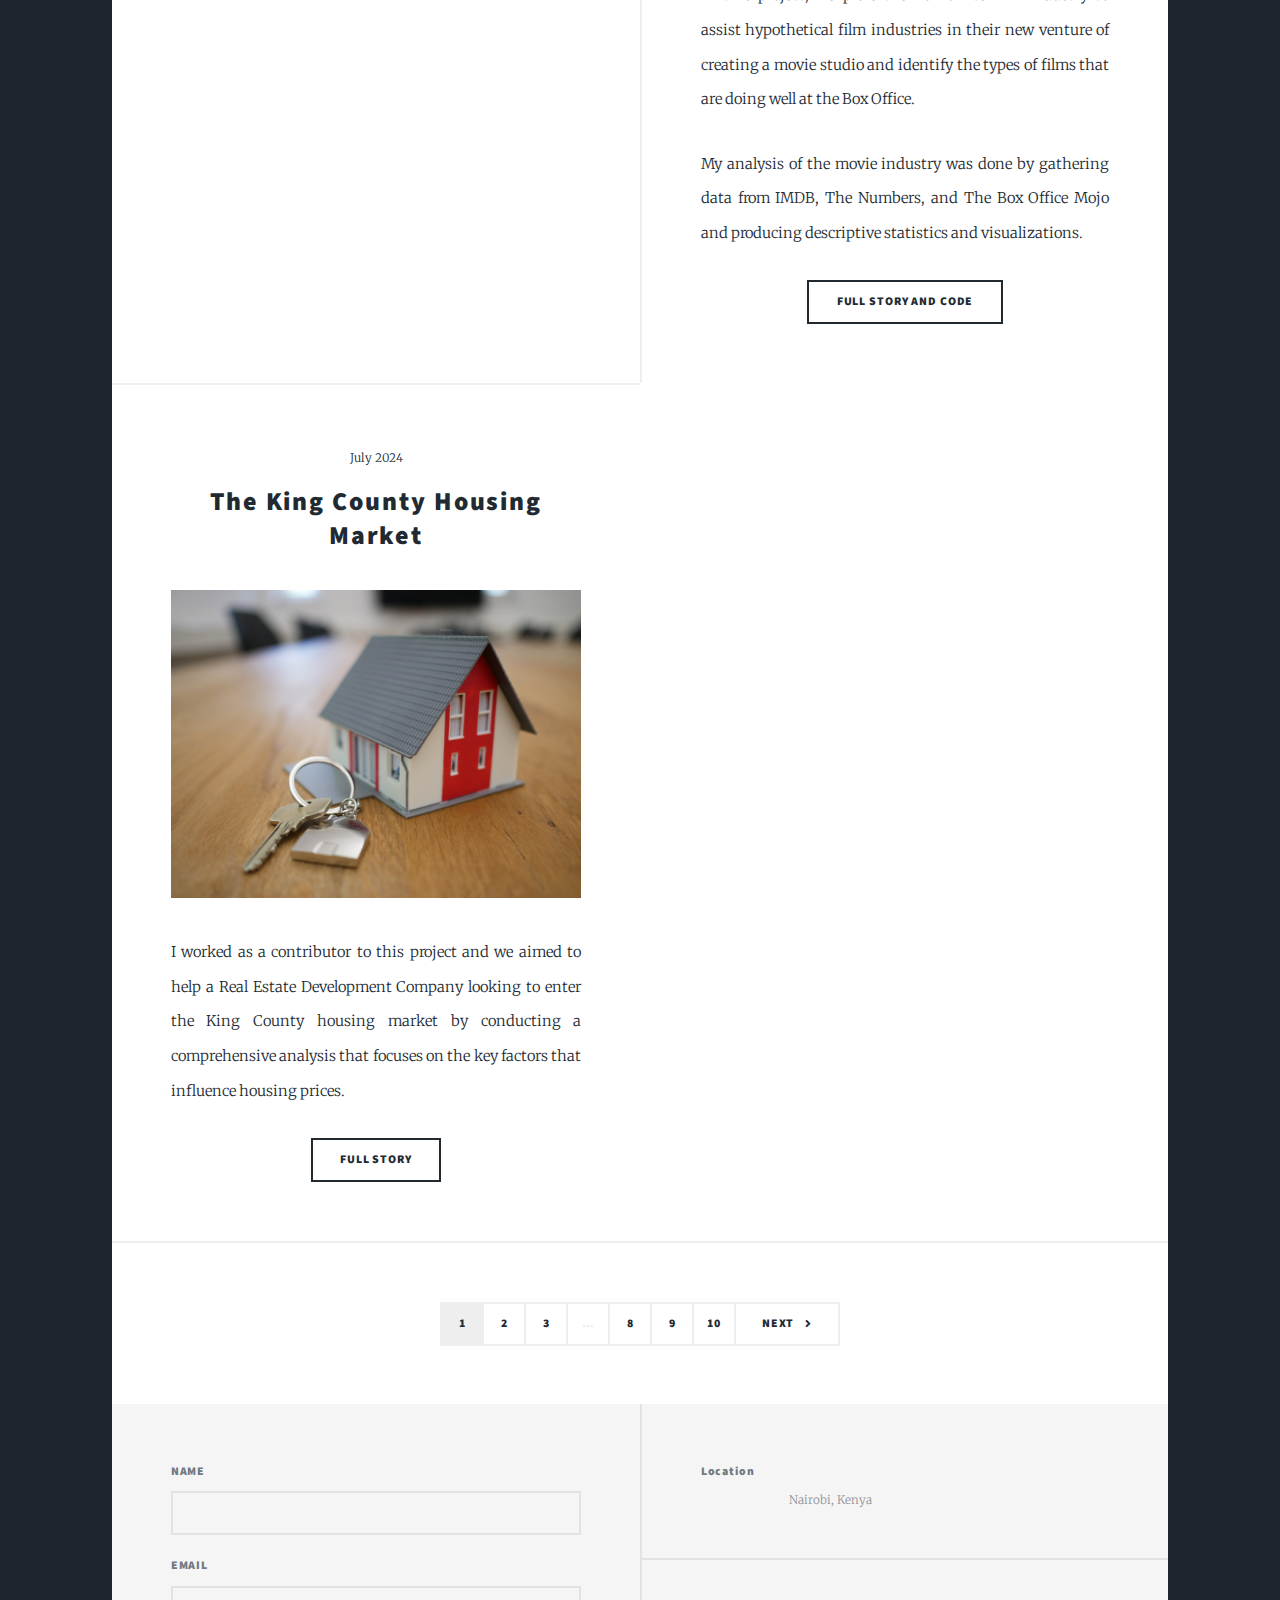
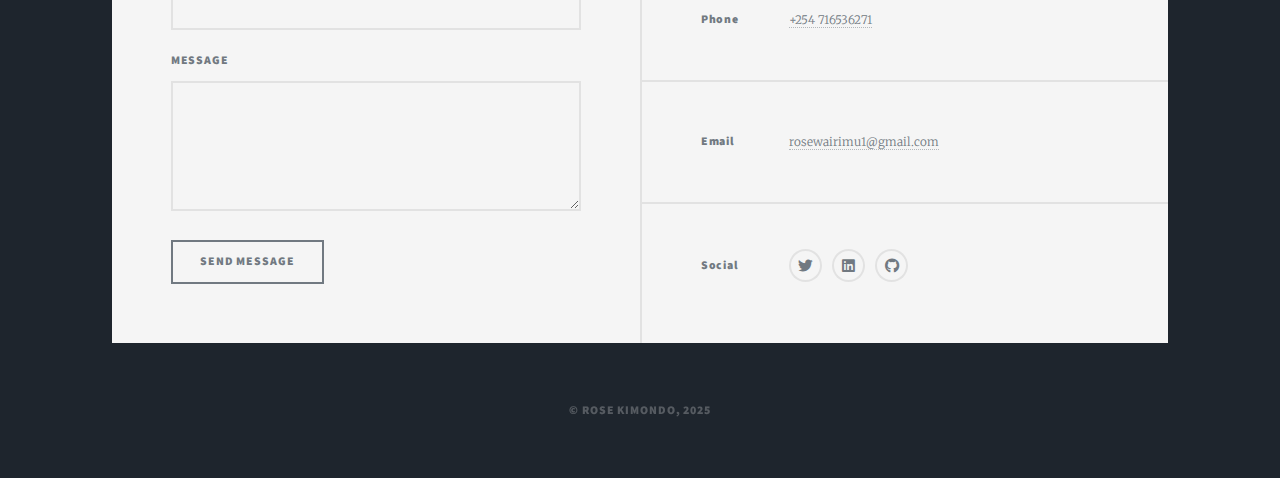
==== commit 290cbec0: "Edits" ====
--- a/index.html
+++ b/index.html
@@ -25,7 +25,7 @@
 						<h1>Rose Kimondo: Portfolio<br />
 						</h1>
 						<p>Data Scientist skilled in Data Analytics, Analysis, Visualization, and Machine Learning.</p>
-						<p>Skilled in Python, NumPy, Pandas, Scikit-Learn, NLP Models, Matplotlib, Seaborn, SQL, PowerBI, Tableau, Databricks, AWS, Azure, Google Cloud,  and Deployment</p>
+						<p>Skilled in Python, NumPy, Pandas, Scikit-Learn, NLP Models, Matplotlib, Seaborn, SQL, PowerBI, Tableau, Databricks, and Deployment</p>
 						
 						<a href="https://www.linkedin.com/in/rose-kimondo-6688b9121/?trk=PROFILE_DROP_DOWN">LinkedIn</a> 
 						<a href = "https://github.com/KImondorose">Github</a>
@@ -34,95 +34,28 @@
 						<ul class="actions">
 							<li><a href="#header" class="button icon solid solo fa-arrow-down scrolly">Continue</a></li>
 						</ul>
+						
 					</div>
 
 				<!-- Header -->
 					<header id="header">
 						<a href="index.html" class="logo">Rose Kimondo</a>
 					</header>
-
-				<nav class = "navbar">
-					<span class = "open-slide">
-						<a href = "#">
-							<svg width = "30" height = "30">
-								<path d ="M0, 5 30,5" stroke = "#fff"
-								stroke-width = "5"/>
-								<path d ="M0,14 30,14" stroke = "#fff"
-								stroke-width = "5"/>
-								<path d ="M0,23 30,23" stroke = "#fff"
-								stroke-width = "5"/>
-							</svg>
-						</a>
-					</span>
-					<ul class="navbar--nav">
-						<li><a href = "#info">About</a></li>
-						<li><a href = "#skills-projects">Skills and Projects</a></li>
-						<li><a href = "#main">Portfolio</a></li>
-						<li><a href = "#footer">Contact</a></li>
-						<li><a href = "#blog">Blog</a></li>
+				
+				
+
+				<!-- Nav -->
+				<nav id="nav">
+					<ul class="links">
+						<li class="active"><a href="#main">Projects</a></li>
+						<li><a href="skillsAndProjects.html">Skills and Projects</a></li>
+						<li><a href="elements.html">Elements Reference</a></li>
+					</ul>
+					<ul class="icons">
+						<li><a href="https://www.linkedin.com/in/rose-kimondo-6688b9121/?trk=PROFILE_DROP_DOWN" class="icon brands alt fa-linkedin"><span class="label">LinkedIn</span></a></li>
+						<li><a href="https://github.com/KImondorose" class="icon brands fa-github alt"><span class="label">GitHub</span></a></li>
 					</ul>
 				</nav>
-				<div id="side-menu" class="side-nav">
-					<a href="#" class = "btn-close">$times;</a>
-					<a href = "#info">About</a></li>
-					<a href = "#skills-projects">Skills and Projects</a>
-					<a href = "#main">Portfolio</a>
-					<a href = "#footer">Contact</a>
-					<a href = "#blog">Blog</a>
-				</div>
-					
-				<!-- Skills and Projects Section -->
-				<section id="skills-projects" style="background: url('images/skills-bg.jpg') no-repeat center center/cover; padding: 60px 20px;">
-					<div class="container" style="background: rgba(0, 0, 0, 0.7); padding: 30px; border-radius: 10px;">
-						<h2 style="text-align: center; color: #fff;">Skills and Projects</h2>
-						<div class="row">
-							<div class="col-6 col-12-medium">
-								<h3 style="color: #ffcc00;">Data Analysis/Analytics Skills:</h3>
-								<ul style="list-style: disc; padding-left: 20px; color: #fff;">
-									<li>Data Cleaning and Preprocessing</li>
-									<li>Exploratory Data Analysis (EDA)</li>
-									<li>Data Visualization (Tableau, PowerBI)</li>
-									<li>Statistical Analysis</li>
-									<li>SQL for Data Querying</li>
-								</ul>
-							</div>
-							<div class="col-6 col-12-medium">
-								<h3 style="color: #ffcc00;">Data Science Skills:</h3>
-								<ul style="list-style: disc; padding-left: 20px; color: #fff;">
-									<li>Predictive Modeling</li>
-									<li>Natural Language Processing (NLP)</li>
-									<li>Machine Learning Algorithms Including Pipelines</li>
-									<li>Deep Learning (TensorFlow, Keras)</li>
-									<li>Model Deployment (Streamlit, AWS, Azure, Google Cloud)</li>
-									<li>Data Visualization (Matplotlib, Seaborn)</li>
-									<li>Big Data Tools (Databricks, Spark)</li>
-								</ul>
-							</div>
-						</div>
-						<div class="row">
-							<div class="col-6 col-12-medium">
-								<h3 style="color: #ffcc00;">Projects Done:</h3>
-								<ul style="list-style: disc; padding-left: 20px; color: #fff;">
-									<li>Data Cleaning and Preprocessing</li>
-									<li>Exploratory Data Analysis (EDA)</li>
-									<li>Data Visualization (Matplotlib, Seaborn, Tableau, PowerBI)</li>
-									<li>Statistical Analysis</li>
-									<li>SQL for Data Querying</li>
-								</ul>
-							</div>
-							<div class="col-6 col-12-medium">
-								<h3 style="color: #ffcc00;">Projects Done:</h3>
-								<ul style="list-style: disc; padding-left: 20px; color: #fff;">
-									<li>Data Mining</li>
-									<li>PowerBI</li>
-									<li>Tableau</li>
-									<li>Sentiment Analysis</li>
-									<li>Multi-Class Classification</li>
-								</ul>
-							</div>
-						</div>
-					</div>
-				</section>
 
 				<!-- Main -->
 					<div id="main">
@@ -317,6 +250,7 @@
 					<div id="copyright">
 						<ul><li>&copy; Rose Kimondo, 2025</li></ul>
 					</div>
+			
 			</div>
 
 		<!-- Scripts -->
@@ -326,6 +260,42 @@
 			<script src="assets/js/browser.min.js"></script>
 			<script src="assets/js/breakpoints.min.js"></script>
 			<script src="assets/js/util.js"></script>
-			<script src="assets/js/main.js"></script>				
+			<script src="assets/js/main.js"></script>	
+			<div id = "navPanel">	
+				<nav>
+					<ul class = "links">
+						<l1 class = active>
+							<a href = "index.html">About</a>
+						</l1>
+						<l1>
+							<a href = "skillsAndProjects.html">Skills and Projects</a>
+						</l1>
+						<l1 class = "active">
+							<a href = "#main">Portfolio</a>
+						</l1>
+						<l1 class = "active">
+							<a href = "#footer">Contact</a>
+						</l1>
+						<l1 class = "active">
+							<a href = "blog.html">Blog</a>
+						</l1>
+					</ul>
+					<ul class = "icons alt">
+						<li>
+							<a href = "https://www.linkedin.com/in/rose-kimondo-6688b9121/" class="icon brands alt fa-linkedin">
+								<span class = "label">LinkedIn</span>
+							</a>
+						</li>
+						<li>
+							<a href = "https://github.com/KImondorose" class = "icon brands fa-github alt">
+								<span class = "label">GitHub</span>
+							</a>
+						</li>
+					</ul>
+					
+					<a href = "#navPanel" class = "close" style = "-webkit-tap-highlight-color: rgba(0, 0, 0, 0);">
+					</a>	
+				</nav>
+			</div>
 	</body>
 </html>--- a/assets/css/main.css
+++ b/assets/css/main.css
@@ -3490,118 +3490,7 @@
 
 		}
 
-/* Header */
-
-	#header {
-		color: #ffffff;
-		-moz-align-items: center;
-		-webkit-align-items: center;
-		-ms-align-items: center;
-		align-items: center;
-		display: -moz-flex;
-		display: -webkit-flex;
-		display: -ms-flex;
-		display: flex;
-		-moz-flex-direction: column;
-		-webkit-flex-direction: column;
-		-ms-flex-direction: column;
-		flex-direction: column;
-		-moz-justify-content: -moz-flex-end;
-		-webkit-justify-content: -webkit-flex-end;
-		-ms-justify-content: -ms-flex-end;
-		justify-content: flex-end;
-		pointer-events: none;
-		-moz-user-select: none;
-		-webkit-user-select: none;
-		-ms-user-select: none;
-		user-select: none;
-		height: 20rem;
-		padding-bottom: 2rem;
-		position: relative;
-		text-align: center;
-		z-index: 2;
-	}
-
-		#header input, #header select, #header textarea {
-			color: #ffffff;
-		}
-
-		#header a {
-			color: #ffffff;
-			border-bottom-color: rgba(255, 255, 255, 0.5);
-		}
-
-			#header a:hover {
-				border-bottom-color: transparent;
-				color: #18bfef !important;
-			}
-
-		#header strong, #header b {
-			color: #ffffff;
-		}
-
-		#header h1, #header h2, #header h3, #header h4, #header h5, #header h6 {
-			color: #ffffff;
-		}
-
-		#header blockquote {
-			border-left-color: #ffffff;
-		}
-
-		#header code {
-			background: rgba(255, 255, 255, 0.075);
-			border-color: #ffffff;
-		}
-
-		#header hr {
-			border-bottom-color: #ffffff;
-		}
-
-		#header .logo {
-			-moz-transition: border-color 0.2s ease-in-out, color 0.2s ease-in-out, opacity 0.5s ease, -moz-transform 0.5s ease, visibility 0.5s;
-			-webkit-transition: border-color 0.2s ease-in-out, color 0.2s ease-in-out, opacity 0.5s ease, -webkit-transform 0.5s ease, visibility 0.5s;
-			-ms-transition: border-color 0.2s ease-in-out, color 0.2s ease-in-out, opacity 0.5s ease, -ms-transform 0.5s ease, visibility 0.5s;
-			transition: border-color 0.2s ease-in-out, color 0.2s ease-in-out, opacity 0.5s ease, transform 0.5s ease, visibility 0.5s;
-			pointer-events: auto;
-			border-style: solid;
-			border-color: #ffffff;
-			border-width: 5px !important;
-			font-family: "Source Sans Pro", Helvetica, sans-serif;
-			font-size: 2.25rem;
-			font-weight: 900;
-			letter-spacing: 0.075em;
-			line-height: 1;
-			padding: 1rem 1.75rem;
-			text-transform: uppercase;
-			visibility: hidden;
-		}
-
-			#header .logo:hover {
-				border-color: #18bfef !important;
-				color: #18bfef !important;
-			}
-
-		@media screen and (max-width: 980px) {
-
-			#header {
-				height: 14rem;
-				padding-bottom: 4rem;
-			}
-
-		}
-
-		@media screen and (max-width: 736px) {
-
-			#header {
-				padding-bottom: 3rem;
-			}
-
-				#header .logo {
-					font-size: 1.75rem;
-					border-width: 3px !important;
-				}
-
-		}
+
 
 /* Nav */
 
@@ -3761,7 +3650,7 @@
 		margin: 0 auto;
 		width: calc(100% - 4rem);
 		max-width: 72rem;
-		z-index: 2;
+		z-index: 3;
 	}
 
 		#main > * {
@@ -3960,7 +3849,7 @@
 		margin: 0 auto;
 		width: calc(100% - 4rem);
 		max-width: 72rem;
-		z-index: 2;
+		z-index: 3;
 	}
 
 		#footer input, #footer select, #footer textarea {
@@ -4688,15 +4577,18 @@
 
 	}
 
-/* Skill and Projects Section*/
-
-
-
-	/* Skills and Projects Section */
+
+/* Skills and Projects Section */
 #skills-projects {
     background: url('../images/skills-bg.jpg') no-repeat center center/cover;
-    padding: 60px 20px;
+	position: relative;
+	margin: 0 auto;
+	width: calc(100% - 4rem);
+	max-width: 72rem;
+	
+
 }
+
 
 #skills-projects .container {
     background: rgba(0, 0, 0, 0.7); /* Dark overlay for readability */
@@ -4736,3 +4628,115 @@
         width: 100%;
     }
 }
+
+/* Header */
+
+#header {
+	color: #ffffff;
+	-moz-align-items: center;
+	-webkit-align-items: center;
+	-ms-align-items: center;
+	align-items: center;
+	display: -moz-flex;
+	display: -webkit-flex;
+	display: -ms-flex;
+	display: flex;
+	-moz-flex-direction: column;
+	-webkit-flex-direction: column;
+	-ms-flex-direction: column;
+	flex-direction: column;
+	-moz-justify-content: -moz-flex-end;
+	-webkit-justify-content: -webkit-flex-end;
+	-ms-justify-content: -ms-flex-end;
+	justify-content: flex-end;
+	pointer-events: none;
+	-moz-user-select: none;
+	-webkit-user-select: none;
+	-ms-user-select: none;
+	user-select: none;
+	height: 20rem;
+	padding-bottom: 2rem;
+	position: relative;
+	text-align: center;
+	z-index: 2;
+}
+
+	#header input, #header select, #header textarea {
+		color: #ffffff;
+	}
+
+	#header a {
+		color: #ffffff;
+		border-bottom-color: rgba(255, 255, 255, 0.5);
+	}
+
+		#header a:hover {
+			border-bottom-color: transparent;
+			color: #18bfef !important;
+		}
+
+	#header strong, #header b {
+		color: #ffffff;
+	}
+
+	#header h1, #header h2, #header h3, #header h4, #header h5, #header h6 {
+		color: #ffffff;
+	}
+
+	#header blockquote {
+		border-left-color: #ffffff;
+	}
+
+	#header code {
+		background: rgba(255, 255, 255, 0.075);
+		border-color: #ffffff;
+	}
+
+	#header hr {
+		border-bottom-color: #ffffff;
+	}
+
+	#header .logo {
+		-moz-transition: border-color 0.2s ease-in-out, color 0.2s ease-in-out, opacity 0.5s ease, -moz-transform 0.5s ease, visibility 0.5s;
+		-webkit-transition: border-color 0.2s ease-in-out, color 0.2s ease-in-out, opacity 0.5s ease, -webkit-transform 0.5s ease, visibility 0.5s;
+		-ms-transition: border-color 0.2s ease-in-out, color 0.2s ease-in-out, opacity 0.5s ease, -ms-transform 0.5s ease, visibility 0.5s;
+		transition: border-color 0.2s ease-in-out, color 0.2s ease-in-out, opacity 0.5s ease, transform 0.5s ease, visibility 0.5s;
+		pointer-events: auto;
+		border-style: solid;
+		border-color: #ffffff;
+		border-width: 5px !important;
+		font-family: "Source Sans Pro", Helvetica, sans-serif;
+		font-size: 2.25rem;
+		font-weight: 900;
+		letter-spacing: 0.075em;
+		line-height: 1;
+		padding: 1rem 1.75rem;
+		text-transform: uppercase;
+		visibility: visible;
+	}
+
+		#header .logo:hover {
+			border-color: #18bfef !important;
+			color: #18bfef !important;
+		}
+
+	@media screen and (max-width: 980px) {
+
+		#header {
+			height: 14rem;
+			padding-bottom: 4rem;
+		}
+
+	}
+
+	@media screen and (max-width: 736px) {
+
+		#header {
+			padding-bottom: 3rem;
+		}
+
+			#header .logo {
+				font-size: 1.75rem;
+				border-width: 3px !important;
+			}
+	}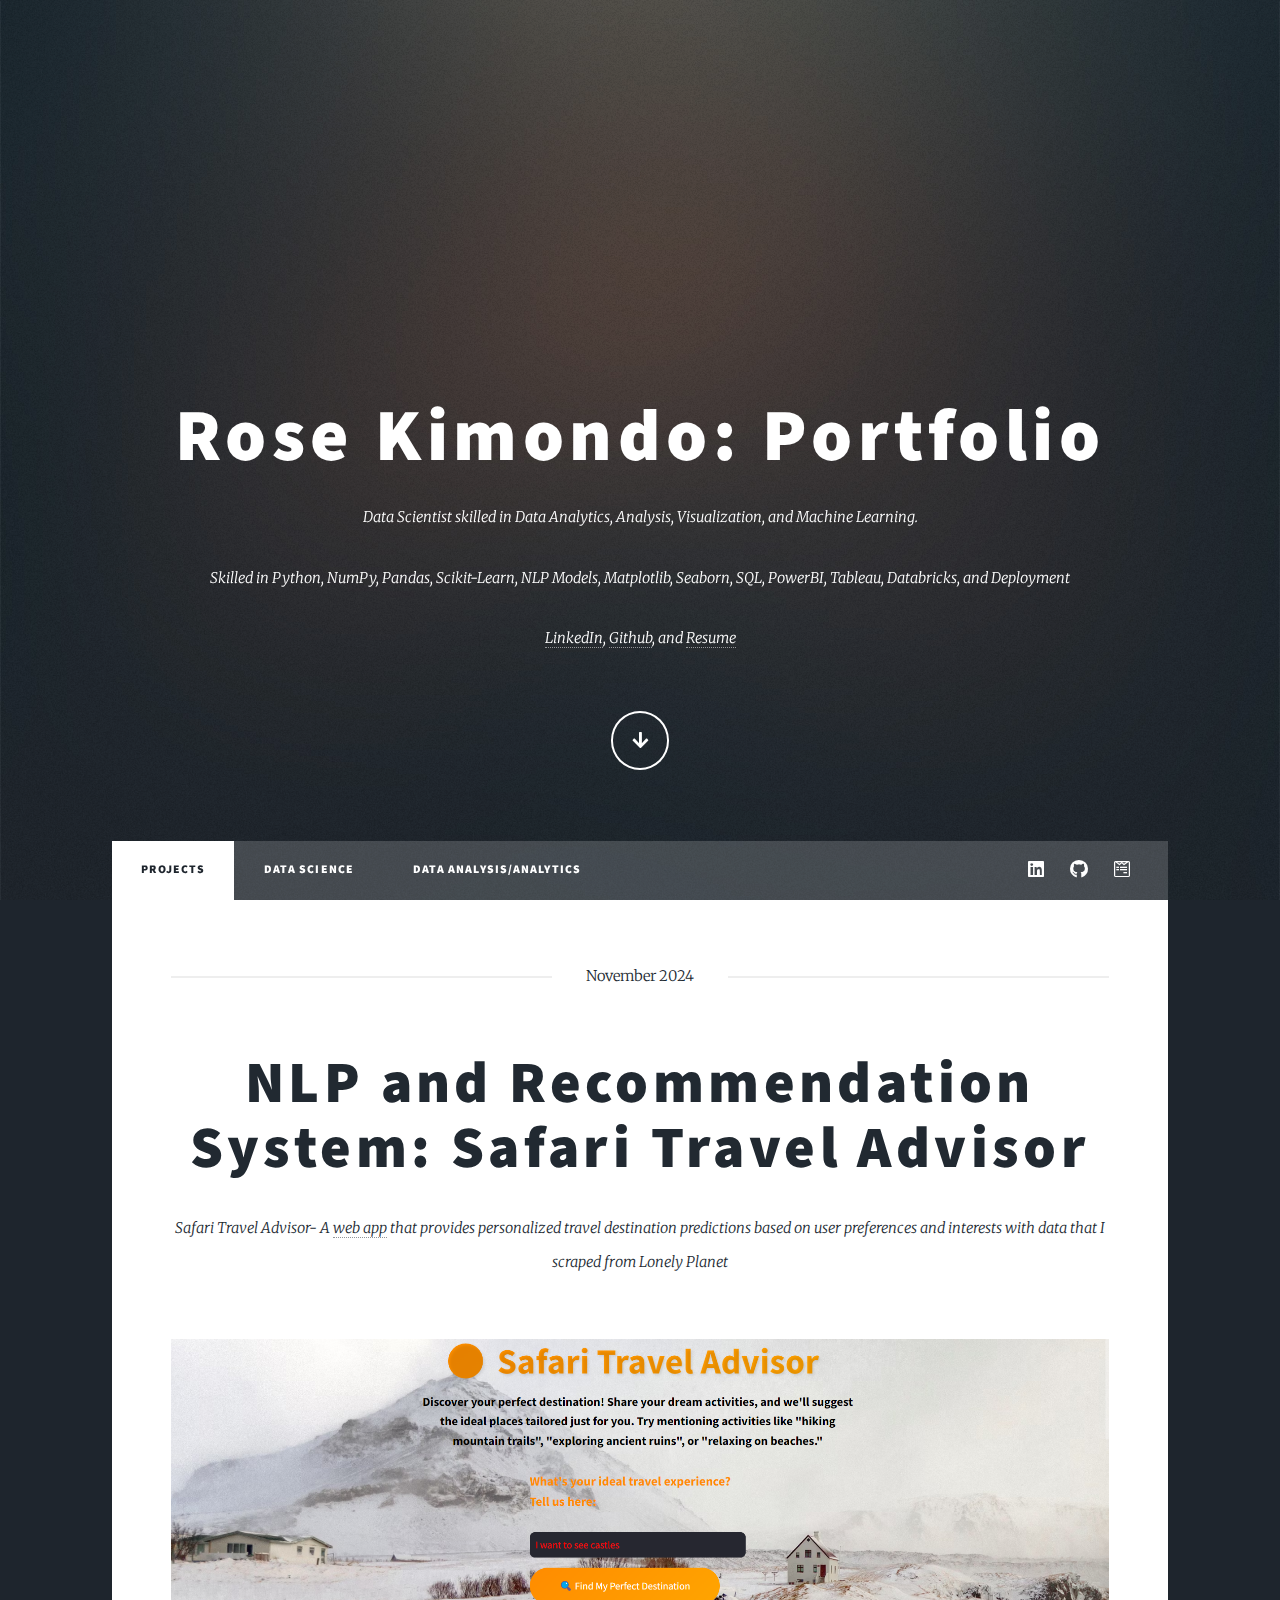
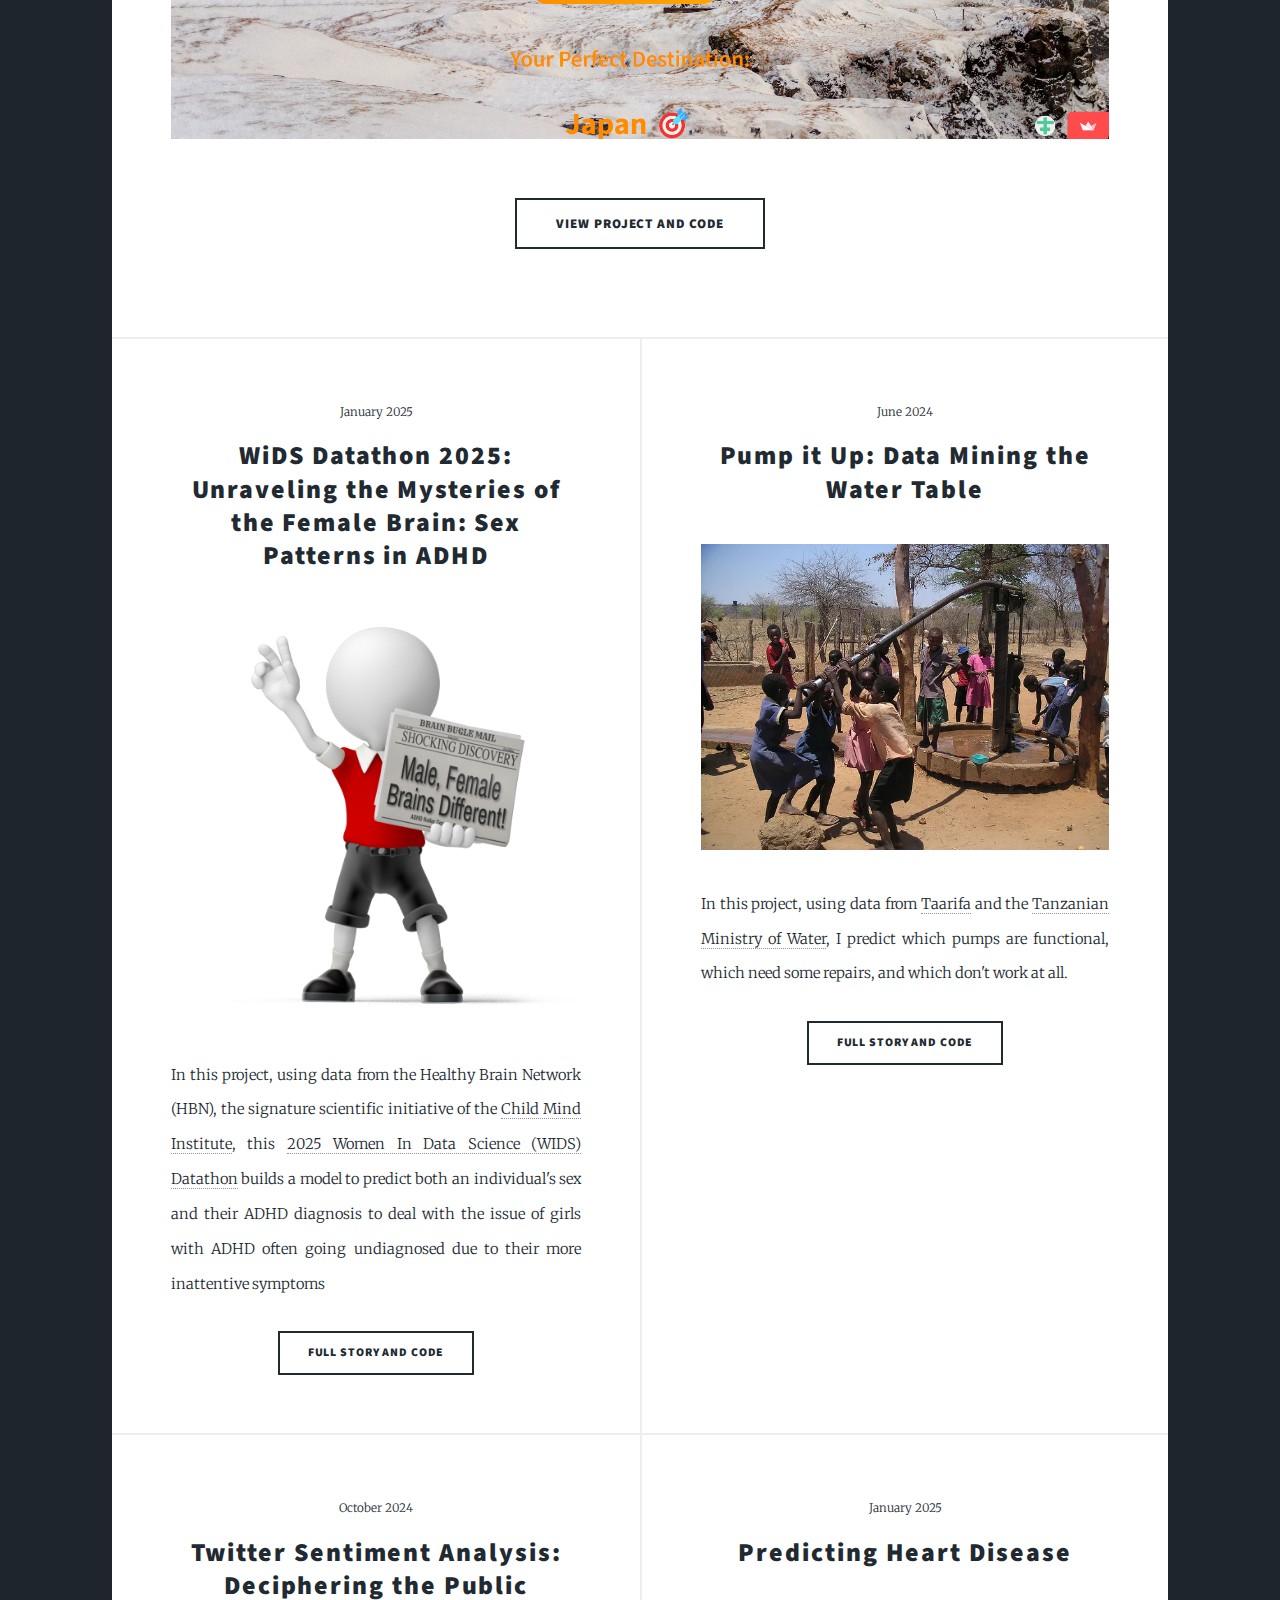
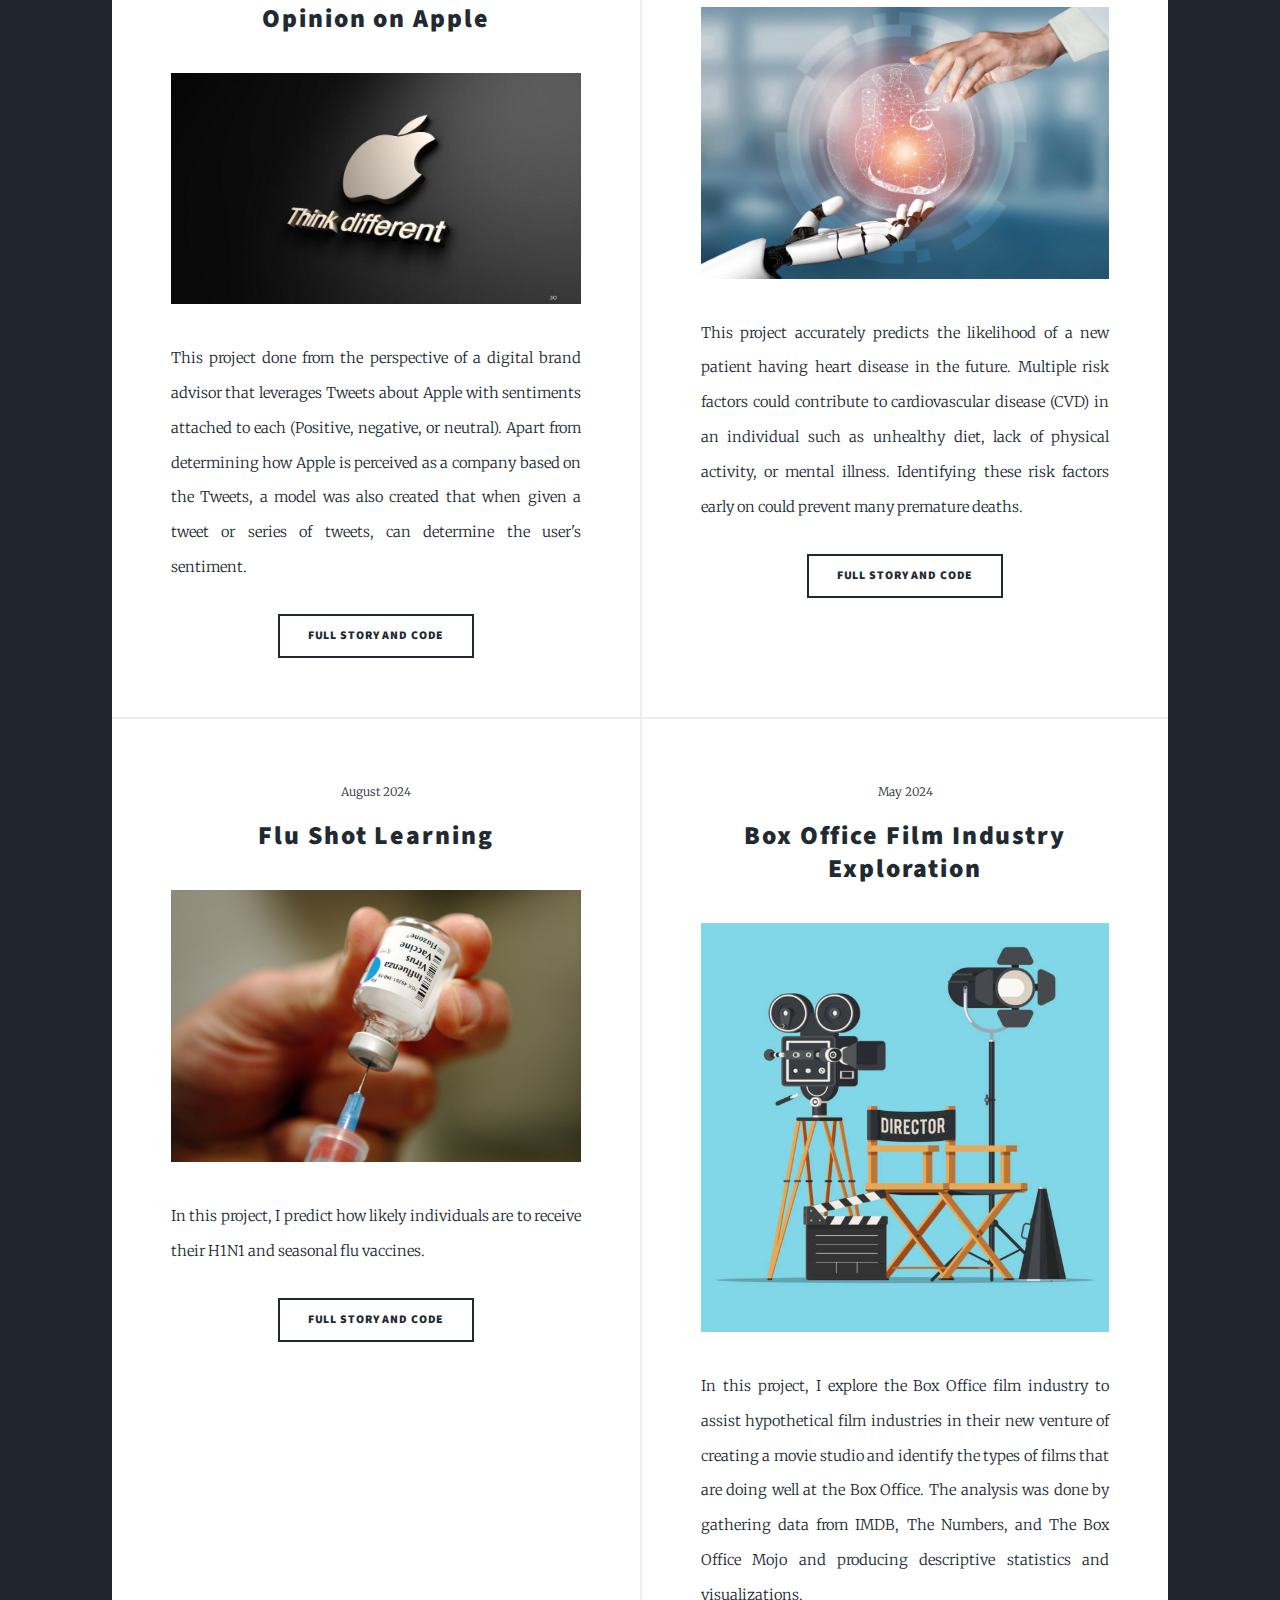
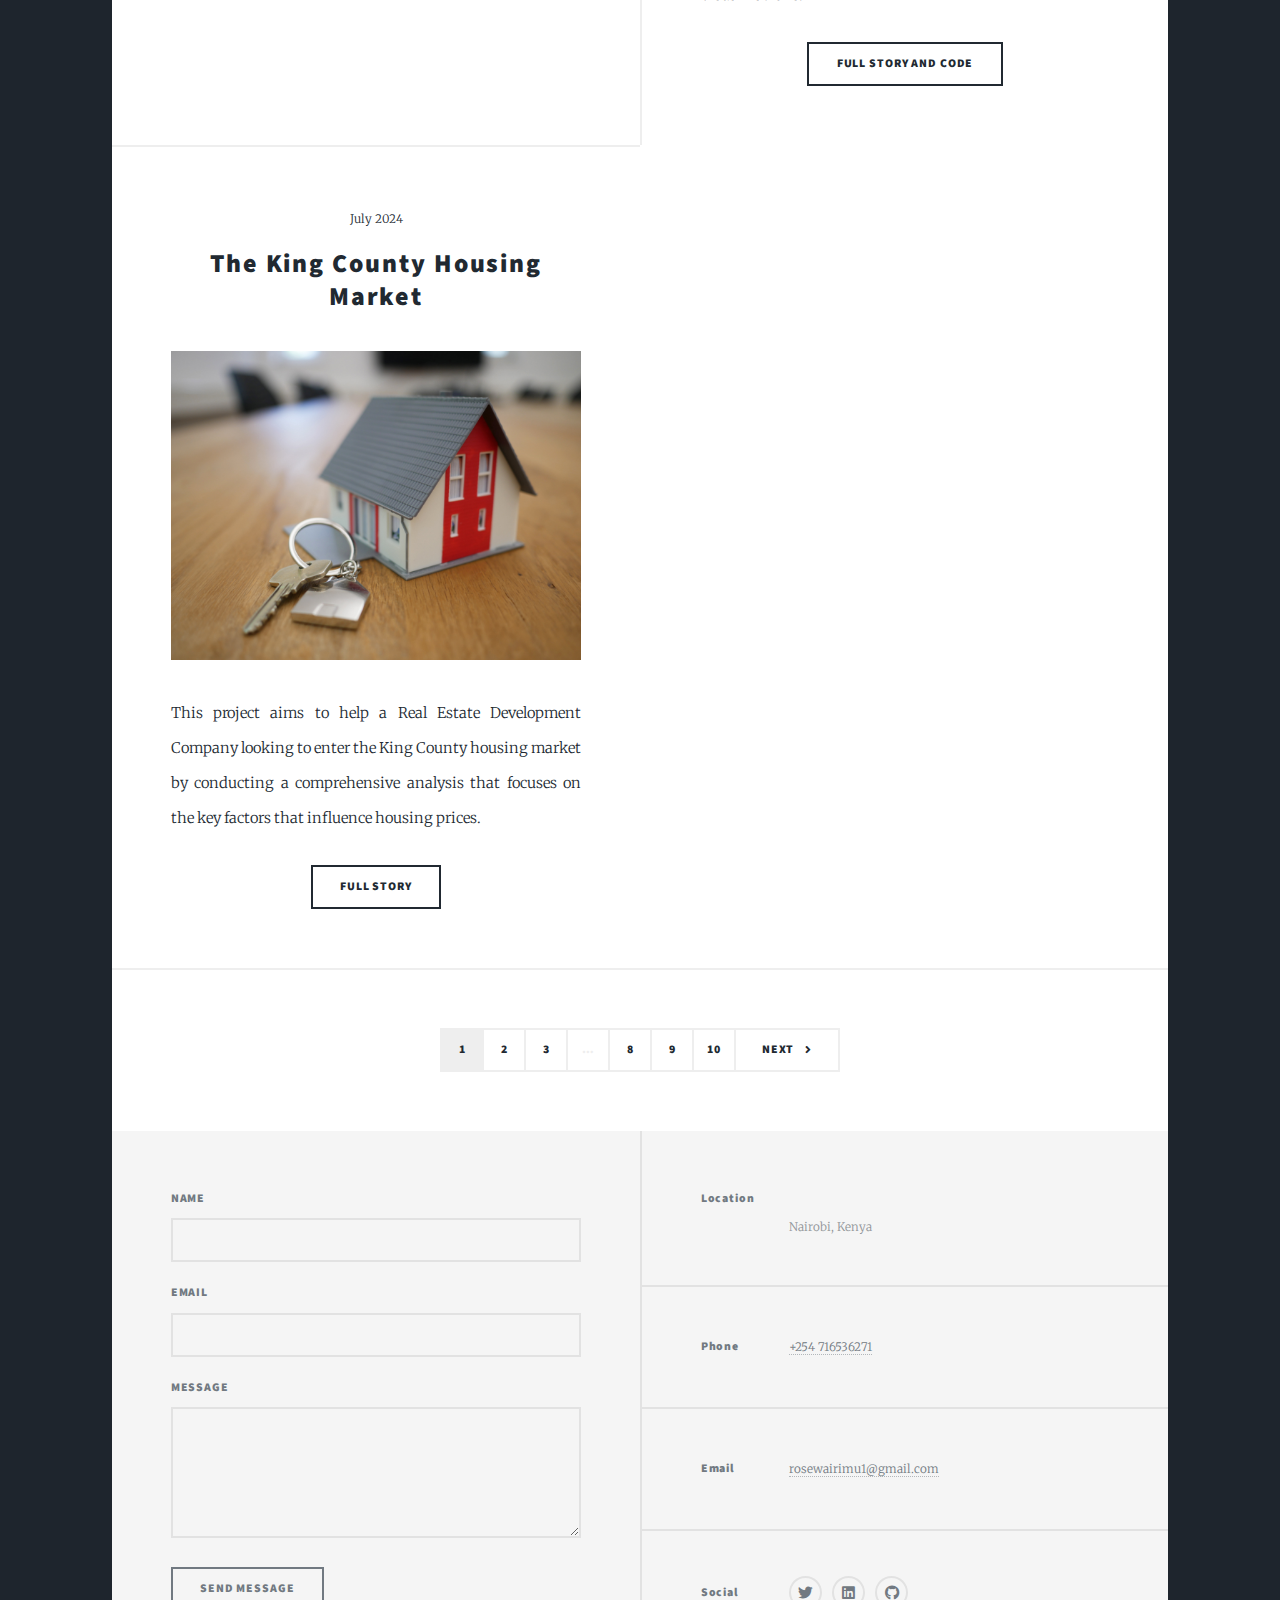
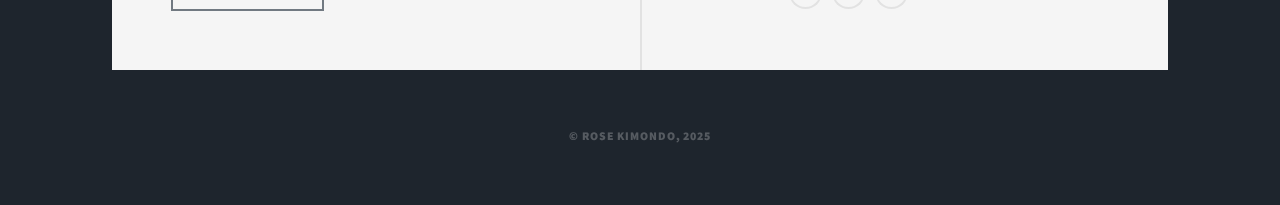
==== commit 53d95192: "Added separate pages for DS and DA" ====
--- a/index.html
+++ b/index.html
@@ -27,10 +27,8 @@
 						<p>Data Scientist skilled in Data Analytics, Analysis, Visualization, and Machine Learning.</p>
 						<p>Skilled in Python, NumPy, Pandas, Scikit-Learn, NLP Models, Matplotlib, Seaborn, SQL, PowerBI, Tableau, Databricks, and Deployment</p>
 						
-						<a href="https://www.linkedin.com/in/rose-kimondo-6688b9121/?trk=PROFILE_DROP_DOWN">LinkedIn</a> 
-						<a href = "https://github.com/KImondorose">Github</a>
-						<a href = "https://www.canva.com/design/DAGdpxoely0/IXg7jMTQnYlF7ohgvDj-Zw/edit?utm_content=DAGdpxoely0&utm_campaign=designshare&utm_medium=link2&utm_source=sharebutton">Resume</a>
-						
+						<p><a href="https://www.linkedin.com/in/rose-kimondo-6688b9121/?trk=PROFILE_DROP_DOWN">LinkedIn</a>, <a href = "https://github.com/KImondorose">Github</a>, and <a href = "https://www.canva.com/design/DAGdpxoely0/IXg7jMTQnYlF7ohgvDj-Zw/edit?utm_content=DAGdpxoely0&utm_campaign=designshare&utm_medium=link2&utm_source=sharebutton">Resume</a></p>
+						<p></p>
 						<ul class="actions">
 							<li><a href="#header" class="button icon solid solo fa-arrow-down scrolly">Continue</a></li>
 						</ul>
@@ -48,12 +46,13 @@
 				<nav id="nav">
 					<ul class="links">
 						<li class="active"><a href="#main">Projects</a></li>
-						<li><a href="skillsAndProjects.html">Skills and Projects</a></li>
-						<li><a href="elements.html">Elements Reference</a></li>
+						<li><a href="ds.html">Data Science</a></li>
+						<li><a href="da.html">Data Analysis/Analytics</a></li>
 					</ul>
 					<ul class="icons">
 						<li><a href="https://www.linkedin.com/in/rose-kimondo-6688b9121/?trk=PROFILE_DROP_DOWN" class="icon brands alt fa-linkedin"><span class="label">LinkedIn</span></a></li>
 						<li><a href="https://github.com/KImondorose" class="icon brands fa-github alt"><span class="label">GitHub</span></a></li>
+						<li><a href="https://www.canva.com/design/DAGdpxoely0/IXg7jMTQnYlF7ohgvDj-Zw/edit?utm_content=DAGdpxoely0&utm_campaign=designshare&utm_medium=link2&utm_source=sharebutton" class="icon brands fa-wpforms"><span class="label">Resume</span></a></li>
 					</ul>
 				</nav>
 
@@ -87,9 +86,7 @@
 									<a href="https://github.com/KImondorose/WiDS-Datathon-2025-Unraveling-the-Mysteries-of-the-Female-Brain-Sex-Patterns-in-ADHD.." class="image fit"><img src="images/pic13.webp" alt="" /></a>
 									<p>In this project, using data from the Healthy Brain Network (HBN), the signature scientific initiative of the <a href="https://childmind.org/">Child Mind Institute</a>,
 										this <a href = "https://www.kaggle.com/competitions/widsdatathon2025/overview Women In Data Science (WIDS) 2025 Datathon"> 2025 Women In Data Science (WIDS) Datathon</a>
-										builds a model to predict both an individual's sex and their ADHD diagnosis. There is some evidence that girls with ADHD can often go undiagnosed, as they tend to have more inattentive symptoms which are harder to detect. 
-										Girls with ADHD who are undiagnosed will continue suffering with symptoms that burden their mental health and capacity to function. 
-										Functional brain imaging data of children and adolescents and their socio-demographic, emotions, and parenting information are the features in the dataset</p>
+										builds a model to predict both an individual's sex and their ADHD diagnosis to deal with the issue of girls with ADHD often going undiagnosed due to their more inattentive symptoms</p>
 									<ul class="actions special">
 										<li><a href="https://github.com/KImondorose/WiDS-Datathon-2025-Unraveling-the-Mysteries-of-the-Female-Brain-Sex-Patterns-in-ADHD.." class="button">Full Story and Code</a></li>
 									</ul>
@@ -114,8 +111,8 @@
 										<h2><a href="https://github.com/KImondorose/Deciphering-the-Public-Opinion-on-Apple">Twitter Sentiment Analysis: Deciphering the Public Opinion on Apple<br />
 										</a></h2>
 									</header>
-									<a href=https://github.com/KImondorose/Deciphering-the-Public-Opinion-on-Apple" class="image fit"><img src="images/pic11.png" alt="" /></a>
-									<p>This project done from the perspective of a digital brand advisor that leverages Tweets about Apple with sentiments attached to each (Positive, negative, or neutral).<br>
+									<a href="https://github.com/KImondorose/Deciphering-the-Public-Opinion-on-Apple" class="image fit"><img src="images/pic11.png" alt="" /></a>
+									<p>This project done from the perspective of a digital brand advisor that leverages Tweets about Apple with sentiments attached to each (Positive, negative, or neutral).
 									Apart from determining how Apple is perceived as a company based on the Tweets, a model was also created that when given a tweet or series of tweets, can determine the user's sentiment.</p>
 									<ul class="actions special">
 										<li><a href="https://github.com/KImondorose/Deciphering-the-Public-Opinion-on-Apple" class="button">Full Story and Code</a></li>
@@ -157,8 +154,8 @@
 										</a></h2>
 									</header>
 									<a href="https://github.com/KImondorose/Film-Industry-Exploration" class="image fit"><img src="images/pic03.jpg" alt="" /></a>
-									<p>In this project, I explore the Box Office film industry to assist hypothetical film industries in their new venture of creating a movie studio and identify the types of films that are doing well at the Box Office.</p>
-									<p>My analysis of the movie industry was done by gathering data from IMDB, The Numbers, and The Box Office Mojo and producing descriptive statistics and visualizations.</p>
+									<p>In this project, I explore the Box Office film industry to assist hypothetical film industries in their new venture of creating a movie studio and identify the types of films that are doing well at the Box Office. 
+										The analysis was done by gathering data from IMDB, The Numbers, and The Box Office Mojo and producing descriptive statistics and visualizations.</p>
 									<ul class="actions special">
 										<li><a href="https://github.com/KImondorose/Film-Industry-Exploration" class="button">Full Story and Code</a></li>
 									</ul>
@@ -171,7 +168,7 @@
 										</a></h2>
 									</header>
 									<a href="https://github.com/KImondorose/Phase_2_project" class="image fit"><img src="images/pic04.jpg" alt="" /></a>
-									<p>I worked as a contributor to this project and we aimed to help a Real Estate Development Company looking to enter the King County housing market
+									<p>This project aims to help a Real Estate Development Company looking to enter the King County housing market
 										by conducting a comprehensive analysis that focuses on the key factors that influence housing prices.</p>
 									<ul class="actions special">
 										<li><a href="https://github.com/KImondorose/Phase_2_project" class="button">Full Story</a></li>
@@ -261,41 +258,6 @@
 			<script src="assets/js/breakpoints.min.js"></script>
 			<script src="assets/js/util.js"></script>
 			<script src="assets/js/main.js"></script>	
-			<div id = "navPanel">	
-				<nav>
-					<ul class = "links">
-						<l1 class = active>
-							<a href = "index.html">About</a>
-						</l1>
-						<l1>
-							<a href = "skillsAndProjects.html">Skills and Projects</a>
-						</l1>
-						<l1 class = "active">
-							<a href = "#main">Portfolio</a>
-						</l1>
-						<l1 class = "active">
-							<a href = "#footer">Contact</a>
-						</l1>
-						<l1 class = "active">
-							<a href = "blog.html">Blog</a>
-						</l1>
-					</ul>
-					<ul class = "icons alt">
-						<li>
-							<a href = "https://www.linkedin.com/in/rose-kimondo-6688b9121/" class="icon brands alt fa-linkedin">
-								<span class = "label">LinkedIn</span>
-							</a>
-						</li>
-						<li>
-							<a href = "https://github.com/KImondorose" class = "icon brands fa-github alt">
-								<span class = "label">GitHub</span>
-							</a>
-						</li>
-					</ul>
-					
-					<a href = "#navPanel" class = "close" style = "-webkit-tap-highlight-color: rgba(0, 0, 0, 0);">
-					</a>	
-				</nav>
-			</div>
+			
 	</body>
 </html>--- a/assets/css/main.css
+++ b/assets/css/main.css
@@ -3391,7 +3391,7 @@
 		}
 
 		#intro p {
-			font-size: 1.25rem;
+			font-size: 1rem;
 			font-style: italic;
 			margin-top: -0.25rem;
 			text-align: center;
@@ -4599,13 +4599,13 @@
 #skills-projects h2 {
     text-align: center;
     color: #fff;
-    font-size: 2rem;
+    font-size: 1.5rem;
     margin-bottom: 20px;
 }
 
 #skills-projects h3 {
-    color: #ffcc00;
-    font-size: 1.5rem;
+    color: grey;
+    font-size: 1.2rem;
     margin-bottom: 10px;
 }
 
@@ -4614,7 +4614,7 @@
     list-style: disc;
     padding-left: 20px;
     color: #fff;
-    font-size: 1.1rem;
+    font-size: 0.9rem;
 }
 
 /* Responsive Layout Adjustments */
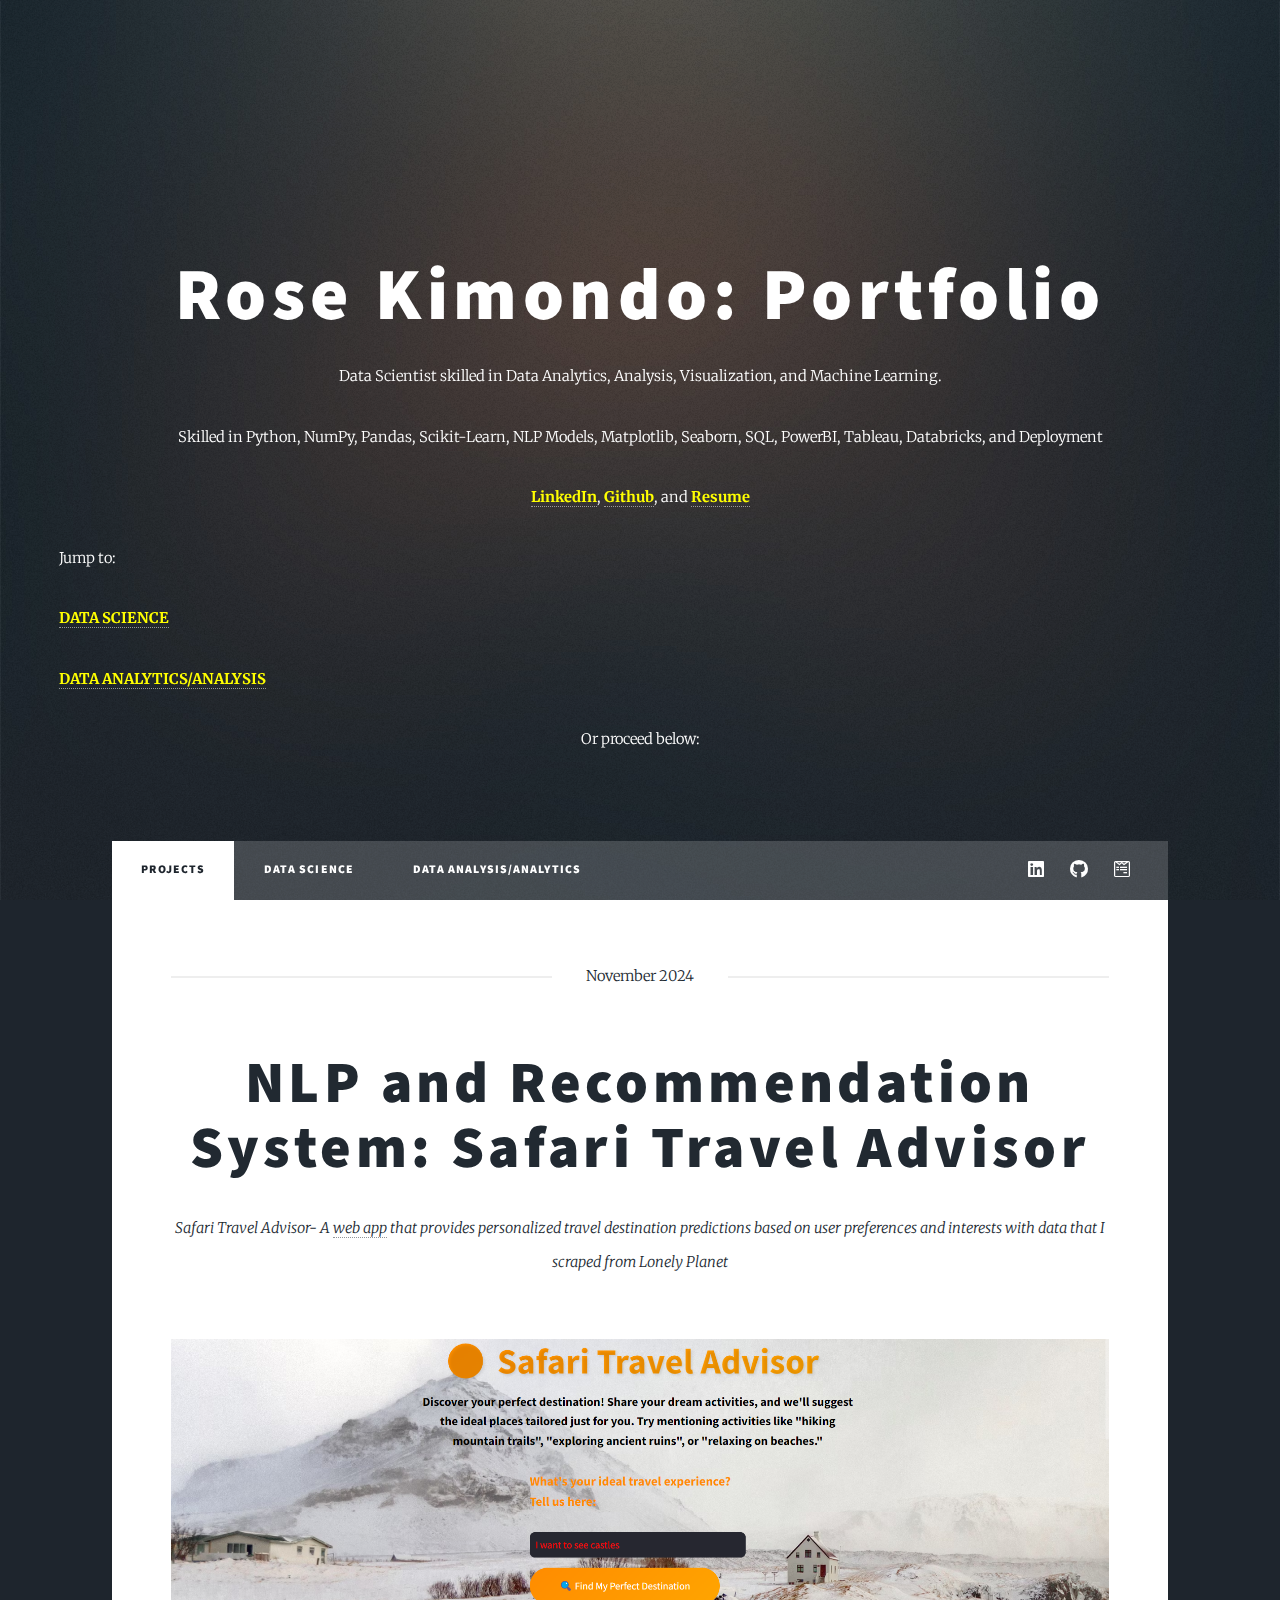
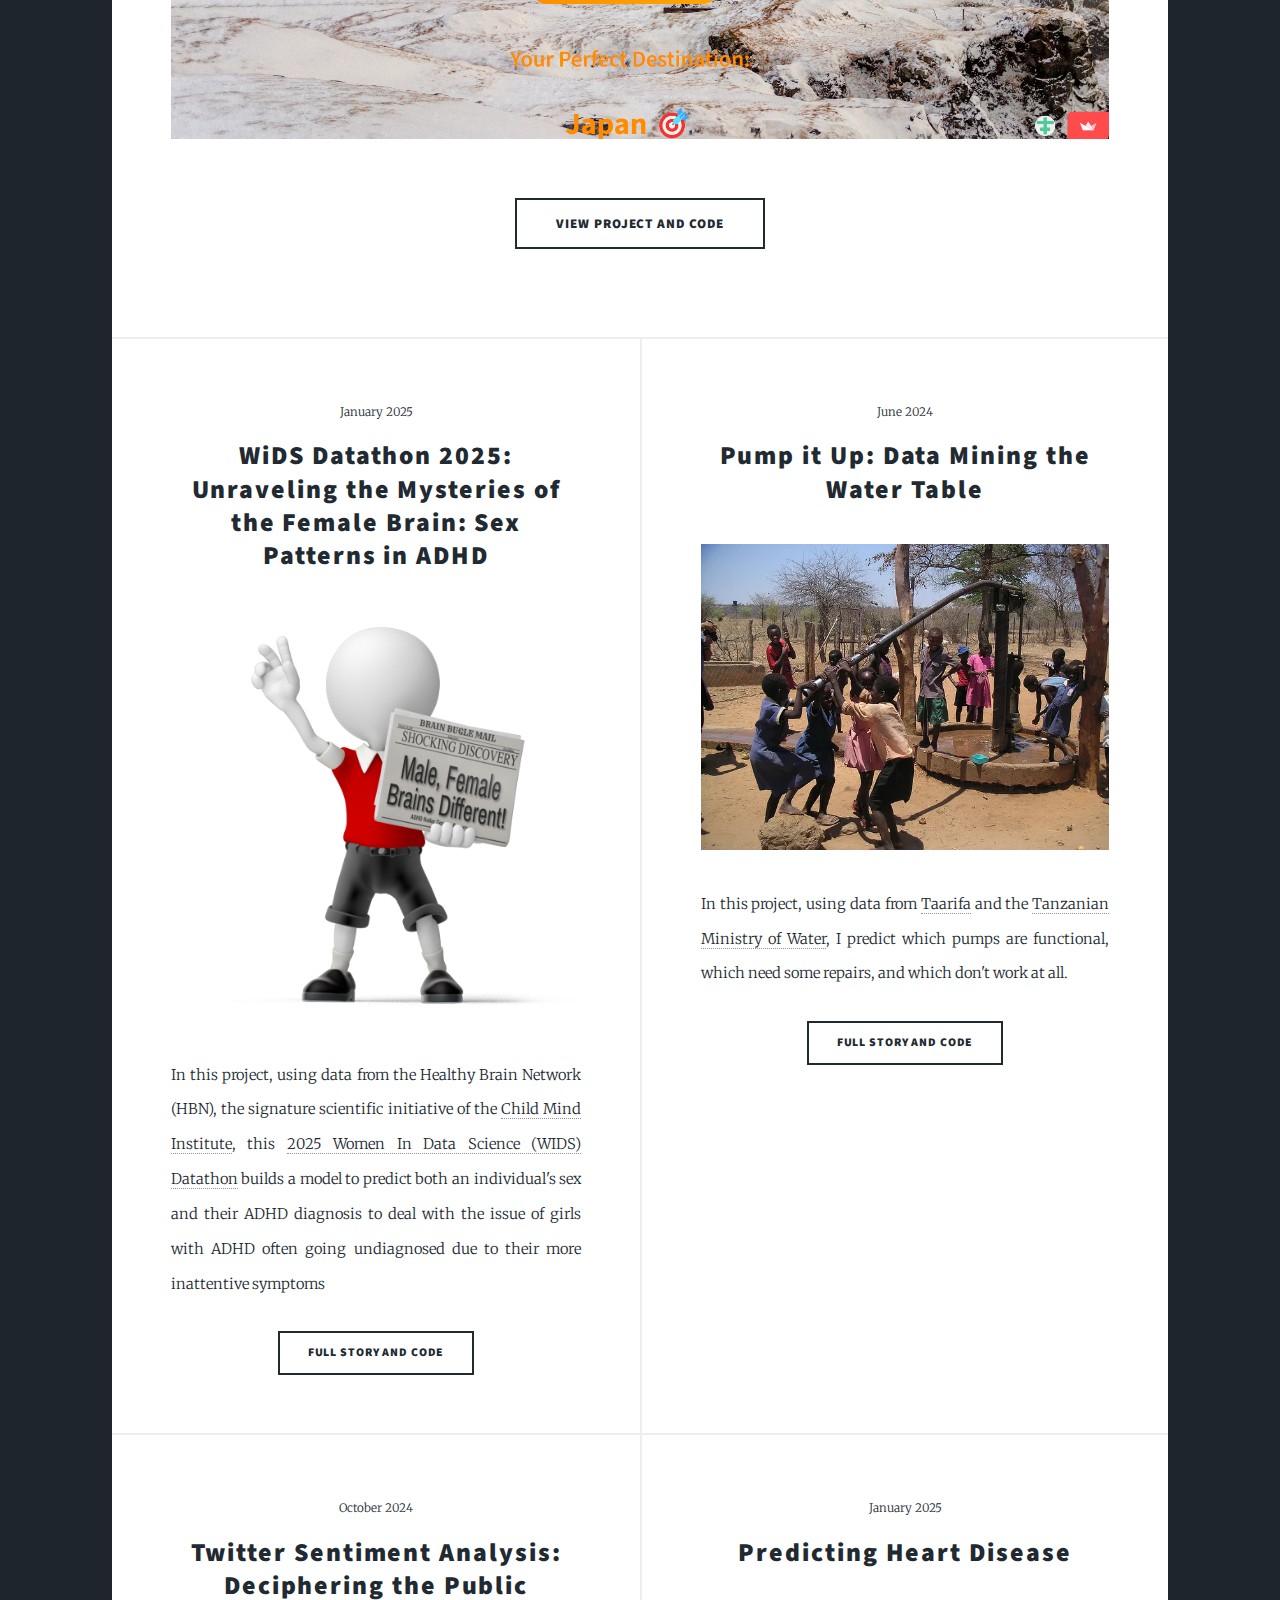
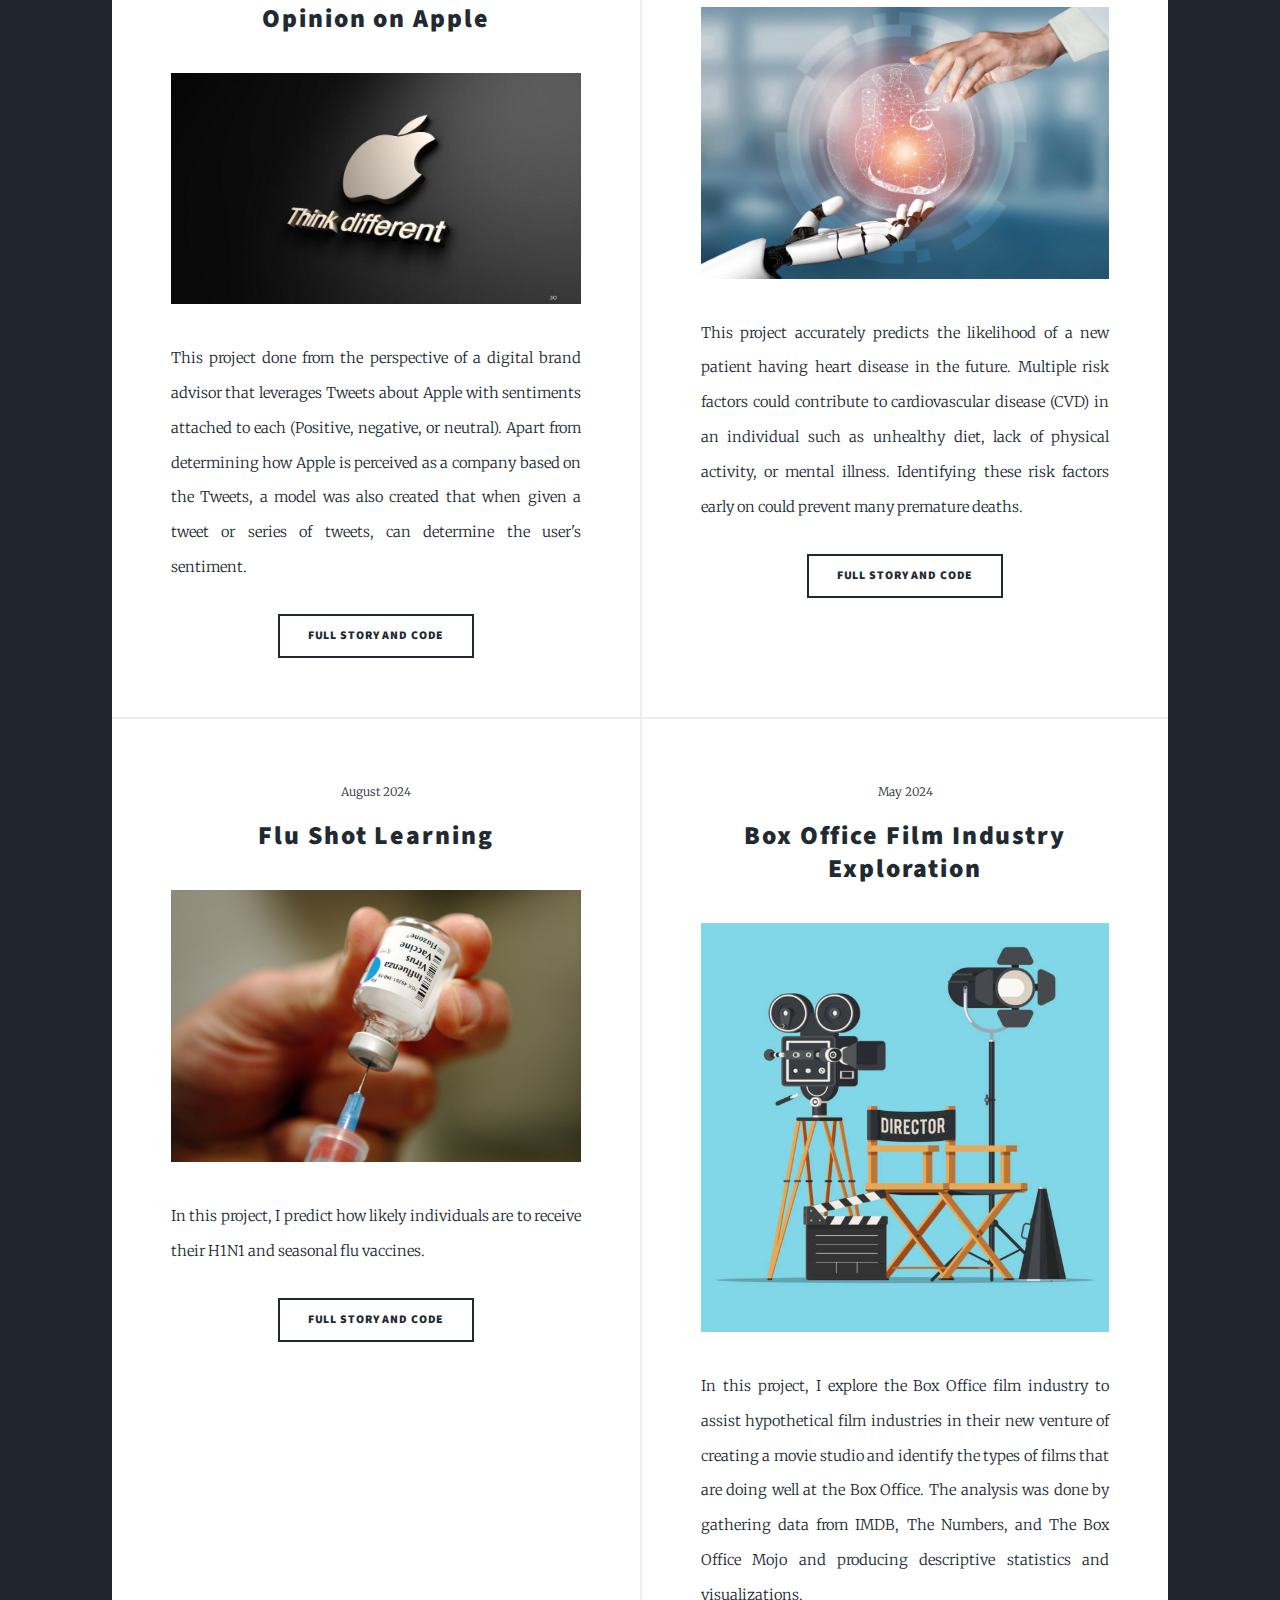
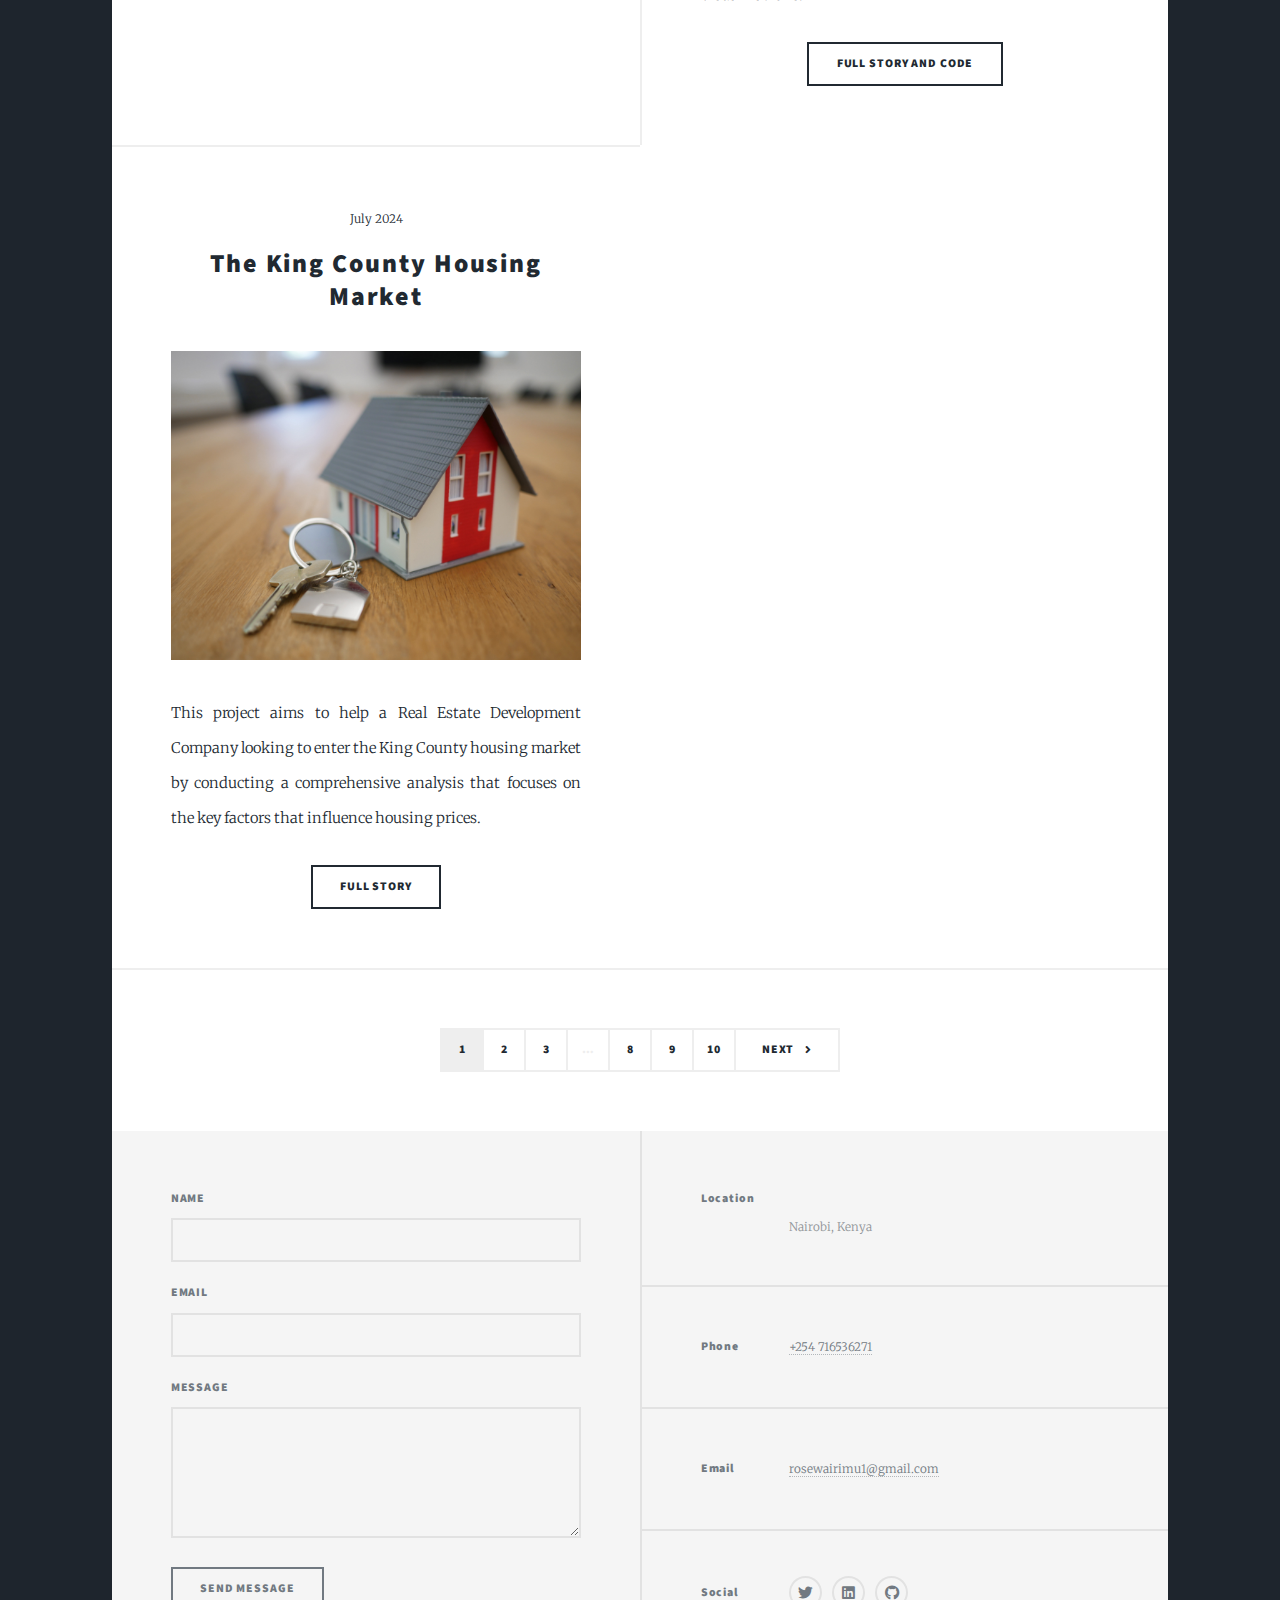
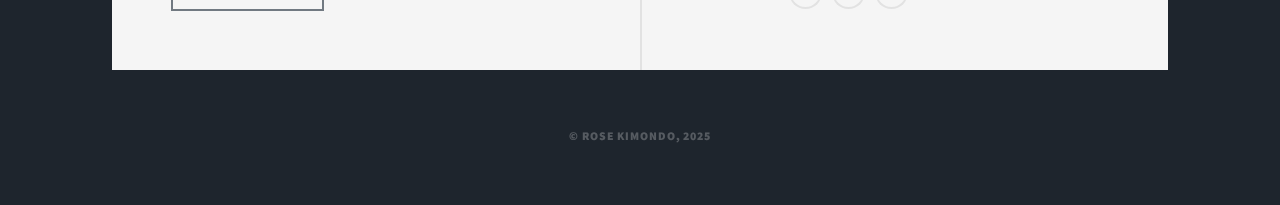
==== commit 2a14431b: "Added separate pages for DS and DA" ====
--- a/index.html
+++ b/index.html
@@ -28,10 +28,13 @@
 						<p>Skilled in Python, NumPy, Pandas, Scikit-Learn, NLP Models, Matplotlib, Seaborn, SQL, PowerBI, Tableau, Databricks, and Deployment</p>
 						
 						<p><a href="https://www.linkedin.com/in/rose-kimondo-6688b9121/?trk=PROFILE_DROP_DOWN">LinkedIn</a>, <a href = "https://github.com/KImondorose">Github</a>, and <a href = "https://www.canva.com/design/DAGdpxoely0/IXg7jMTQnYlF7ohgvDj-Zw/edit?utm_content=DAGdpxoely0&utm_campaign=designshare&utm_medium=link2&utm_source=sharebutton">Resume</a></p>
+						<p style="text-align: left;">Jump to:</p>
+						<p style="text-align: left;"><a href = "ds.html"> DATA SCIENCE</a></p>
+						<p style="text-align: left;"><a href = "da.html">DATA ANALYTICS/ANALYSIS</a></p>
+						<p>Or proceed below:</p>
+
 						<p></p>
-						<ul class="actions">
-							<li><a href="#header" class="button icon solid solo fa-arrow-down scrolly">Continue</a></li>
-						</ul>
+						
 						
 					</div>
 
@@ -39,7 +42,6 @@
 					<header id="header">
 						<a href="index.html" class="logo">Rose Kimondo</a>
 					</header>
-				
 				
 
 				<!-- Nav -->
--- a/assets/css/main.css
+++ b/assets/css/main.css
@@ -2679,6 +2679,11 @@
 /* Actions */
 
 	ul.actions {
+		-moz-align-items: center;
+		-webkit-align-items: center;
+		-ms-align-items: center;
+		align-items: center;
+		align-items: center;
 		display: -moz-flex;
 		display: -webkit-flex;
 		display: -ms-flex;
@@ -2691,7 +2696,12 @@
 
 		ul.actions li {
 			padding: 0 0 0 1rem;
+			-moz-align-items: center;
+		-webkit-align-items: center;
+		-ms-align-items: center;
+		align-items: center;
 			vertical-align: middle;
+			align-items: center;
 		}
 
 		ul.actions.special {
@@ -3286,10 +3296,8 @@
 	#intro {
 		color: #ffffff;
 		padding: 8rem 4rem 6rem 4rem ;
-		-moz-align-items: center;
-		-webkit-align-items: center;
-		-ms-align-items: center;
-		align-items: center;
+		
+		
 		display: -moz-flex;
 		display: -webkit-flex;
 		display: -ms-flex;
@@ -3318,13 +3326,14 @@
 		}
 
 		#intro a {
-			color: #ffffff;
+			color: yellow;
 			border-bottom-color: rgba(255, 255, 255, 0.5);
+			font-weight: bold;
 		}
 
 			#intro a:hover {
 				border-bottom-color: transparent;
-				color: #18bfef !important;
+				color: white !important;
 			}
 
 		#intro strong, #intro b {
@@ -3392,7 +3401,7 @@
 
 		#intro p {
 			font-size: 1rem;
-			font-style: italic;
+			font-style: normal;
 			margin-top: -0.25rem;
 			text-align: center;
 		}
